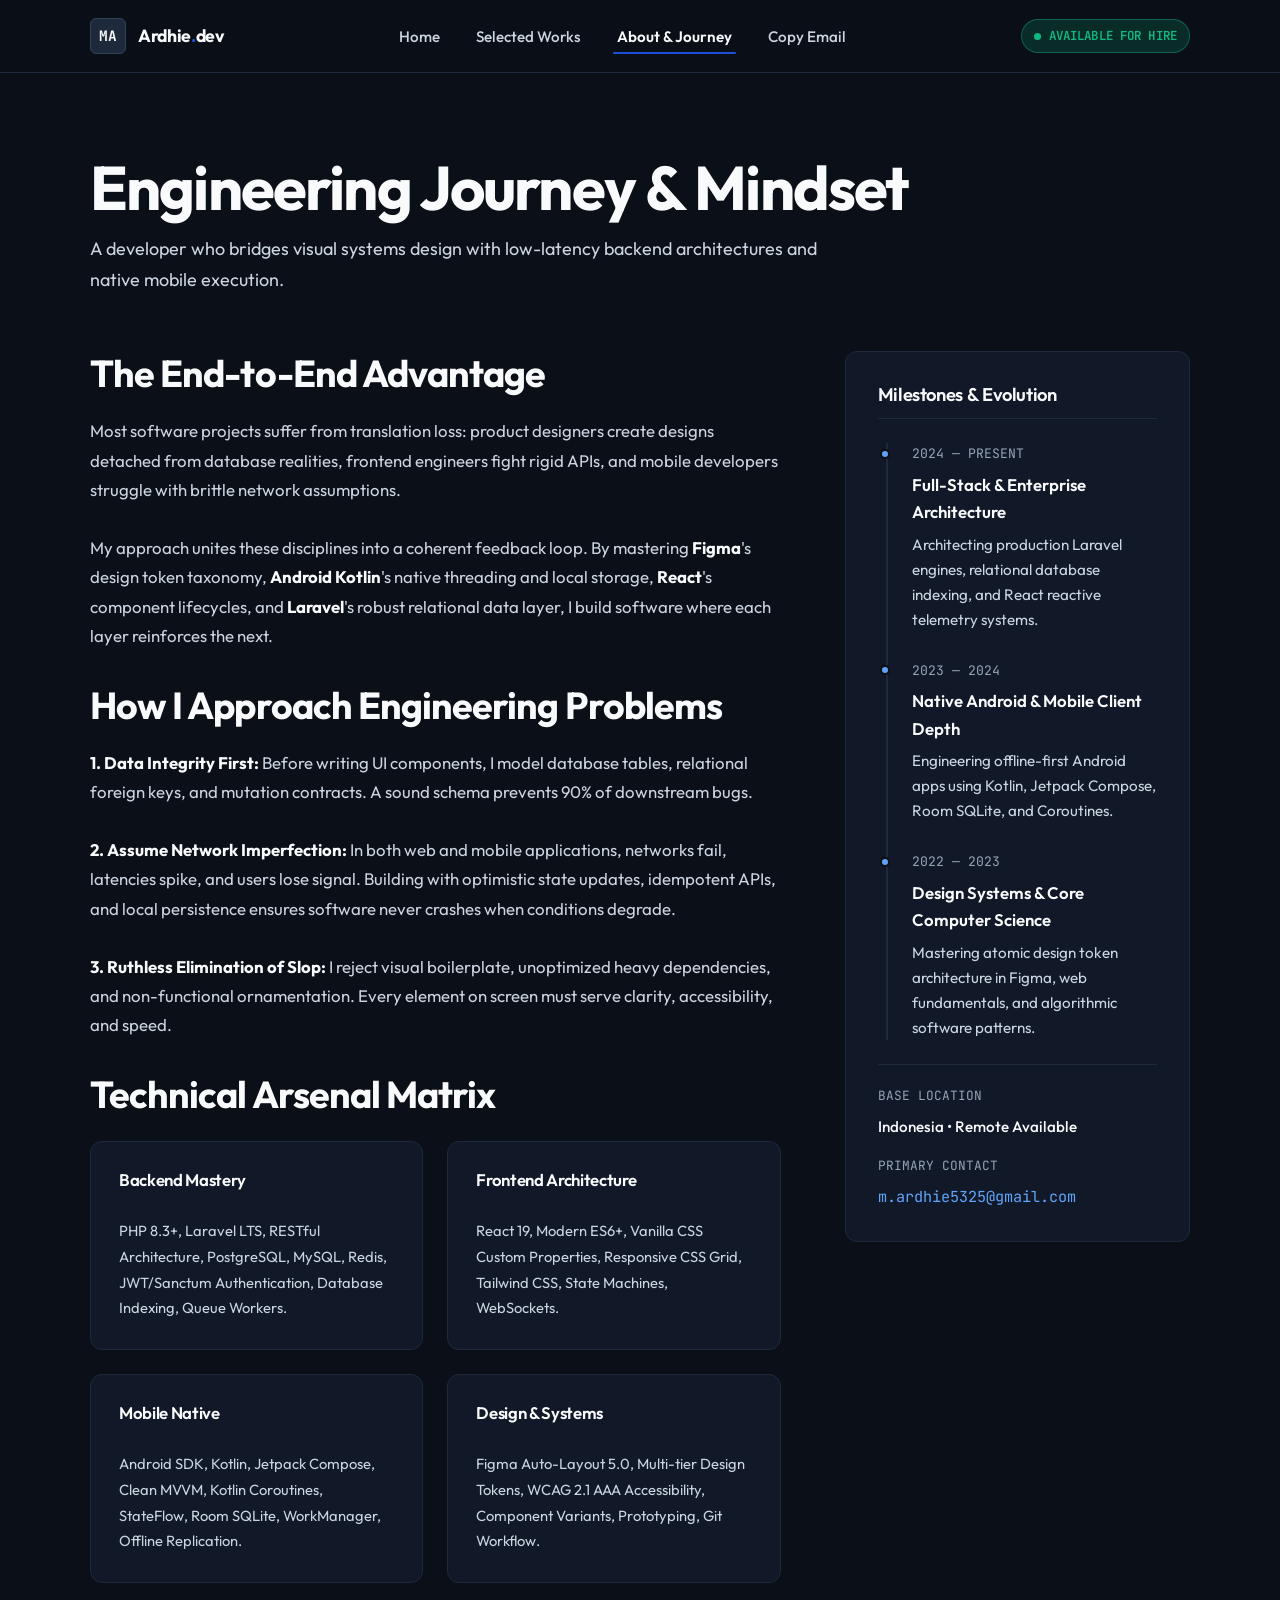
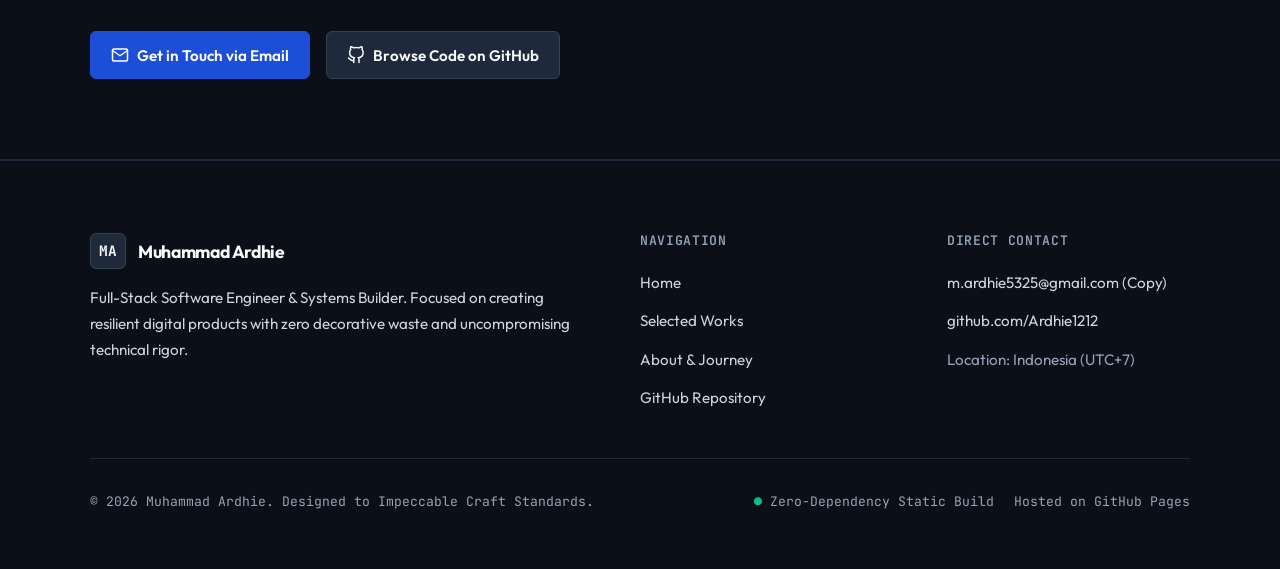
==== about.html @ bab3838e "feat: initialize impeccable engineering portfolio" ====
<!DOCTYPE html>
<html lang="en">
<head>
  <meta charset="UTF-8">
  <meta name="viewport" content="width=device-width, initial-scale=1.0">
  <title>About &amp; Engineering Philosophy — Muhammad Ardhie</title>
  <meta name="description" content="Engineering journey, philosophy, and capabilities of Muhammad Ardhie — Full-Stack &amp; Systems Engineer.">
  <link rel="icon" type="image/svg+xml" href="assets/favicon.svg">
  <link rel="stylesheet" href="css/style.css">
</head>
<body>

  <!-- Sticky Top Navigation -->
  <header class="site-header">
    <div class="container">
      <div class="nav-wrapper">
        <a href="index.html" class="brand" aria-label="Muhammad Ardhie Home">
          <div class="brand-monogram">MA</div>
          <span>Ardhie<span class="brand-dot">.</span>dev</span>
        </a>

        <nav aria-label="Main Navigation">
          <ul class="nav-links">
            <li><a href="index.html" class="nav-link">Home</a></li>
            <li><a href="works.html" class="nav-link">Selected Works</a></li>
            <li><a href="about.html" class="nav-link active">About &amp; Journey</a></li>
            <li><a href="#contact" class="nav-link" data-copy-email="m.ardhie5325@gmail.com">Copy Email</a></li>
          </ul>
        </nav>

        <div class="nav-actions">
          <div class="status-pill" title="Currently open for engineering opportunities">
            <span class="status-beacon" aria-hidden="true"></span>
            <span>AVAILABLE FOR HIRE</span>
          </div>

          <button class="nav-toggle" aria-label="Toggle navigation menu" aria-expanded="false">
            <svg class="btn-icon" viewBox="0 0 24 24"><path d="M4 6h16M4 12h16M4 18h16"></path></svg>
          </button>
        </div>
      </div>
    </div>
  </header>

  <main>
    <section class="section">
      <div class="container">
        <div class="section-header">
          <h1>Engineering Journey &amp; Mindset</h1>
          <p class="section-desc">
            A developer who bridges visual systems design with low-latency backend architectures and native mobile execution.
          </p>
        </div>

        <div class="about-editorial">
          <!-- Main Narrative Column -->
          <div class="about-body">
            <div>
              <h2>The End-to-End Advantage</h2>
              <p>
                Most software projects suffer from translation loss: product designers create designs detached from database realities, frontend engineers fight rigid APIs, and mobile developers struggle with brittle network assumptions.
              </p>
              <br>
              <p>
                My approach unites these disciplines into a coherent feedback loop. By mastering <strong>Figma</strong>'s design token taxonomy, <strong>Android Kotlin</strong>'s native threading and local storage, <strong>React</strong>'s component lifecycles, and <strong>Laravel</strong>'s robust relational data layer, I build software where each layer reinforces the next.
              </p>
            </div>

            <div>
              <h2>How I Approach Engineering Problems</h2>
              <p>
                <strong>1. Data Integrity First:</strong> Before writing UI components, I model database tables, relational foreign keys, and mutation contracts. A sound schema prevents 90% of downstream bugs.
              </p>
              <br>
              <p>
                <strong>2. Assume Network Imperfection:</strong> In both web and mobile applications, networks fail, latencies spike, and users lose signal. Building with optimistic state updates, idempotent APIs, and local persistence ensures software never crashes when conditions degrade.
              </p>
              <br>
              <p>
                <strong>3. Ruthless Elimination of Slop:</strong> I reject visual boilerplate, unoptimized heavy dependencies, and non-functional ornamentation. Every element on screen must serve clarity, accessibility, and speed.
              </p>
            </div>

            <div>
              <h2>Technical Arsenal Matrix</h2>
              <div class="matrix-grid" style="margin-top: 1.5rem;">
                <div class="matrix-card">
                  <h3 style="font-size: 1.05rem;">Backend Mastery</h3>
                  <p style="font-size: 0.92rem; color: var(--text-secondary); margin-top: 0.5rem;">
                    PHP 8.3+, Laravel LTS, RESTful Architecture, PostgreSQL, MySQL, Redis, JWT/Sanctum Authentication, Database Indexing, Queue Workers.
                  </p>
                </div>
                <div class="matrix-card">
                  <h3 style="font-size: 1.05rem;">Frontend Architecture</h3>
                  <p style="font-size: 0.92rem; color: var(--text-secondary); margin-top: 0.5rem;">
                    React 19, Modern ES6+, Vanilla CSS Custom Properties, Responsive CSS Grid, Tailwind CSS, State Machines, WebSockets.
                  </p>
                </div>
                <div class="matrix-card">
                  <h3 style="font-size: 1.05rem;">Mobile Native</h3>
                  <p style="font-size: 0.92rem; color: var(--text-secondary); margin-top: 0.5rem;">
                    Android SDK, Kotlin, Jetpack Compose, Clean MVVM, Kotlin Coroutines, StateFlow, Room SQLite, WorkManager, Offline Replication.
                  </p>
                </div>
                <div class="matrix-card">
                  <h3 style="font-size: 1.05rem;">Design &amp; Systems</h3>
                  <p style="font-size: 0.92rem; color: var(--text-secondary); margin-top: 0.5rem;">
                    Figma Auto-Layout 5.0, Multi-tier Design Tokens, WCAG 2.1 AAA Accessibility, Component Variants, Prototyping, Git Workflow.
                  </p>
                </div>
              </div>
            </div>

            <div style="margin-top: 1rem; display: flex; gap: 1rem; flex-wrap: wrap;">
              <button class="btn btn-primary" data-copy-email="m.ardhie5325@gmail.com">
                <svg class="btn-icon" viewBox="0 0 24 24"><path d="M4 4h16c1.1 0 2 .9 2 2v12c0 1.1-.9 2-2 2H4c-1.1 0-2-.9-2-2V6c0-1.1.9-2 2-2z"></path><polyline points="22,6 12,13 2,6"></polyline></svg>
                <span>Get in Touch via Email</span>
              </button>
              <a href="https://github.com/Ardhie1212" target="_blank" rel="noopener noreferrer" class="btn btn-secondary">
                <svg class="btn-icon" viewBox="0 0 24 24"><path d="M9 19c-5 1.5-5-2.5-7-3m14 6v-3.87a3.37 3.37 0 0 0-.94-2.61c3.14-.35 6.44-1.54 6.44-7A5.44 5.44 0 0 0 20 4.77 5.07 5.07 0 0 0 19.91 1S18.73.65 16 2.48a13.38 13.38 0 0 0-7 0C6.27.65 5.09 1 5.09 1A5.07 5.07 0 0 0 5 4.77a5.44 5.44 0 0 0-1.5 3.78c0 5.42 3.3 6.61 6.44 7A3.37 3.37 0 0 0 9 18.13V22"></path></svg>
                <span>Browse Code on GitHub</span>
              </a>
            </div>
          </div>

          <!-- Sidebar: Timeline & Quick Facts -->
          <aside class="about-sidebar">
            <h3 style="font-size: 1.15rem; color: var(--text-primary); border-bottom: 1px solid var(--border); padding-bottom: 0.75rem;">
              Milestones &amp; Evolution
            </h3>

            <div class="timeline">
              <div class="timeline-item">
                <div class="timeline-dot"></div>
                <span class="timeline-date">2024 — PRESENT</span>
                <span class="timeline-title">Full-Stack &amp; Enterprise Architecture</span>
                <span class="timeline-desc">Architecting production Laravel engines, relational database indexing, and React reactive telemetry systems.</span>
              </div>

              <div class="timeline-item">
                <div class="timeline-dot"></div>
                <span class="timeline-date">2023 — 2024</span>
                <span class="timeline-title">Native Android &amp; Mobile Client Depth</span>
                <span class="timeline-desc">Engineering offline-first Android apps using Kotlin, Jetpack Compose, Room SQLite, and Coroutines.</span>
              </div>

              <div class="timeline-item">
                <div class="timeline-dot"></div>
                <span class="timeline-date">2022 — 2023</span>
                <span class="timeline-title">Design Systems &amp; Core Computer Science</span>
                <span class="timeline-desc">Mastering atomic design token architecture in Figma, web fundamentals, and algorithmic software patterns.</span>
              </div>
            </div>

            <div style="border-top: 1px solid var(--border); padding-top: 1.25rem; display: flex; flex-direction: column; gap: 0.5rem;">
              <span style="font-family: var(--font-mono); font-size: 0.8rem; color: var(--text-tertiary);">BASE LOCATION</span>
              <span style="font-size: 0.95rem; color: var(--text-primary); font-weight: 500;">Indonesia • Remote Available</span>

              <span style="font-family: var(--font-mono); font-size: 0.8rem; color: var(--text-tertiary); margin-top: 0.5rem;">PRIMARY CONTACT</span>
              <span style="font-size: 0.95rem; color: #60a5fa; font-family: var(--font-mono); cursor: pointer;" data-copy-email="m.ardhie5325@gmail.com">
                m.ardhie5325@gmail.com
              </span>
            </div>
          </aside>
        </div>
      </div>
    </section>
  </main>

  <!-- Footer & Colophon -->
  <footer class="site-footer" id="contact">
    <div class="container">
      <div class="footer-top">
        <div class="footer-brand-statement">
          <a href="index.html" class="brand">
            <div class="brand-monogram">MA</div>
            <span>Muhammad Ardhie</span>
          </a>
          <p>
            Full-Stack Software Engineer &amp; Systems Builder. Focused on creating resilient digital products with zero decorative waste and uncompromising technical rigor.
          </p>
        </div>

        <div>
          <h4 class="footer-col-title">Navigation</h4>
          <ul class="footer-links">
            <li><a href="index.html" class="footer-link">Home</a></li>
            <li><a href="works.html" class="footer-link">Selected Works</a></li>
            <li><a href="about.html" class="footer-link">About &amp; Journey</a></li>
            <li><a href="https://github.com/Ardhie1212" target="_blank" rel="noopener noreferrer" class="footer-link">GitHub Repository</a></li>
          </ul>
        </div>

        <div>
          <h4 class="footer-col-title">Direct Contact</h4>
          <ul class="footer-links">
            <li><a href="#" class="footer-link" data-copy-email="m.ardhie5325@gmail.com">m.ardhie5325@gmail.com (Copy)</a></li>
            <li><a href="https://github.com/Ardhie1212" target="_blank" rel="noopener noreferrer" class="footer-link">github.com/Ardhie1212</a></li>
            <li><span class="footer-link" style="color: var(--text-tertiary);">Location: Indonesia (UTC+7)</span></li>
          </ul>
        </div>
      </div>

      <div class="footer-bottom">
        <div>
          &copy; 2026 Muhammad Ardhie. Designed to Impeccable Craft Standards.
        </div>
        <div class="colophon-meta">
          <span><span class="colophon-dot">&#9679;</span> Zero-Dependency Static Build</span>
          <span>Hosted on GitHub Pages</span>
        </div>
      </div>
    </div>
  </footer>

  <!-- Toast Notification element -->
  <div class="toast" id="toast" role="status" aria-live="polite">
    <svg class="btn-icon toast-icon" viewBox="0 0 24 24"><polyline points="20 6 9 17 4 12"></polyline></svg>
    <span id="toast-message">Email address copied to clipboard</span>
  </div>

  <script src="js/main.js"></script>
</body>
</html>
---- css/style.css ----
@import url('https://fonts.googleapis.com/css2?family=JetBrains+Mono:wght@400;500;600;700&family=Outfit:wght@400;500;600;700;800&display=swap');

/* ==========================================================================
   TECHNICAL PRECISION DESIGN SYSTEM
   Impeccable Craft Standards • Zero Framework Overhead
   ========================================================================== */

:root {
  /* Color Tokens */
  --canvas: #0b0f17;
  --surface: #111827;
  --surface-hover: #172236;
  --surface-elevated: #1e293b;
  --border: #1e293b;
  --border-hover: #334155;
  --border-focus: #1d4ed8;

  /* Typography Colors */
  --text-primary: #f8fafc;
  --text-secondary: #cbd5e1;
  --text-tertiary: #94a3b8;
  --color-white: #ffffff;

  /* Functional Accents (WCAG AA Compliant >= 4.5:1 against text) */
  --accent: #1d4ed8;
  --accent-hover: #1e40af;
  --accent-tint: rgba(29, 78, 216, 0.15);
  --status-active: #10b981;
  --status-active-tint: rgba(16, 185, 129, 0.18);

  /* Fonts */
  --font-sans: 'Outfit', -apple-system, BlinkMacSystemFont, 'Segoe UI', Roboto, sans-serif;
  --font-mono: 'JetBrains Mono', ui-monospace, SFMono-Regular, Menlo, Monaco, Consolas, monospace;

  /* Geometry & Spacing */
  --radius-xs: 2px;
  --radius-sm: 6px;
  --radius-md: 12px;
  --radius-lg: 16px;
  --radius-pill: 9999px;

  --container-max: 1180px;
  --gutter: clamp(1.25rem, 4vw, 2.5rem);

  /* Elevation */
  --shadow-lift: 0 12px 32px -12px rgba(0, 0, 0, 0.5);

  /* Transition Curves */
  --ease-out: cubic-bezier(0.16, 1, 0.3, 1);
  --duration-fast: 0.18s;
  --duration-normal: 0.28s;
}

/* ==========================================================================
   RESET & BROWSER SURFACE THEME
   ========================================================================== */

*, *::before, *::after {
  box-sizing: border-box;
  margin: 0;
  padding: 0;
}

html {
  font-size: 16px;
  scroll-behavior: smooth;
  background-color: var(--canvas);
  color: var(--text-secondary);
  font-family: var(--font-sans);
  line-height: 1.65;
  -webkit-font-smoothing: antialiased;
  -moz-osx-font-smoothing: grayscale;
}

body {
  min-height: 100vh;
  display: flex;
  flex-direction: column;
  background-color: var(--canvas);
  color: var(--text-secondary);
  overflow-x: hidden;
}

/* Custom Text Selection */
::selection {
  background-color: rgba(29, 78, 216, 0.45);
  color: #ffffff;
}

/* Custom Scrollbar */
::-webkit-scrollbar {
  width: 8px;
  height: 8px;
}
::-webkit-scrollbar-track {
  background: var(--canvas);
}
::-webkit-scrollbar-thumb {
  background: var(--border);
  border-radius: var(--radius-sm);
}
::-webkit-scrollbar-thumb:hover {
  background: var(--border-hover);
}

/* Caret Color */
input, textarea {
  caret-color: var(--accent);
}

/* Accessible Focus States */
:focus-visible {
  outline: 2px solid var(--accent);
  outline-offset: 3px;
}

/* Tabular Numerals for metrics */
.tabular {
  font-variant-numeric: tabular-nums;
}

/* ==========================================================================
   TYPOGRAPHY
   ========================================================================== */

h1, h2, h3, h4, h5, h6 {
  color: var(--text-primary);
  font-weight: 700;
  line-height: 1.2;
  letter-spacing: -0.025em;
}

h1 {
  font-size: clamp(2.25rem, 5.5vw, 3.85rem);
  letter-spacing: -0.03em;
  line-height: 1.12;
}

h2 {
  font-size: clamp(1.75rem, 3.5vw, 2.35rem);
  letter-spacing: -0.025em;
  margin-bottom: 1.25rem;
}

h3 {
  font-size: clamp(1.25rem, 2.2vw, 1.5rem);
  font-weight: 600;
  letter-spacing: -0.02em;
}

p {
  max-width: 72ch;
  font-size: 1.05rem;
  line-height: 1.7;
}

a {
  color: inherit;
  text-decoration: none;
  transition: color var(--duration-fast) var(--ease-out);
}

/* ==========================================================================
   LAYOUT CONTAINERS & UTILITIES
   ========================================================================== */

.container {
  width: 100%;
  max-width: var(--container-max);
  margin-left: auto;
  margin-right: auto;
  padding-left: var(--gutter);
  padding-right: var(--gutter);
}

.section {
  padding-top: 5rem;
  padding-bottom: 5rem;
  border-bottom: 1px solid var(--border);
}

.section-header {
  margin-bottom: 3.5rem;
}

.section-desc {
  font-size: 1.125rem;
  color: var(--text-secondary);
  max-width: 65ch;
  margin-top: 0.75rem;
}

/* ==========================================================================
   NAVBAR
   ========================================================================== */

.site-header {
  position: sticky;
  top: 0;
  z-index: 50;
  background-color: rgba(11, 15, 23, 0.88);
  backdrop-filter: blur(12px);
  -webkit-backdrop-filter: blur(12px);
  border-bottom: 1px solid var(--border);
}

.nav-wrapper {
  display: flex;
  align-items: center;
  justify-content: space-between;
  height: 72px;
}

.brand {
  display: flex;
  align-items: center;
  gap: 0.75rem;
  font-weight: 700;
  font-size: 1.1rem;
  color: var(--text-primary);
  letter-spacing: -0.02em;
}

.brand-monogram {
  width: 36px;
  height: 36px;
  border-radius: var(--radius-sm);
  background: var(--surface-elevated);
  border: 1px solid var(--border-hover);
  display: flex;
  align-items: center;
  justify-content: center;
  font-family: var(--font-mono);
  font-size: 0.9rem;
  font-weight: 700;
  color: var(--text-primary);
}

.brand-dot {
  color: var(--accent);
}

.nav-links {
  display: flex;
  align-items: center;
  gap: 1.75rem;
  list-style: none;
}

.nav-link {
  font-size: 0.95rem;
  font-weight: 500;
  color: var(--text-secondary);
  padding: 0.5rem 0.25rem;
  position: relative;
  transition: color var(--duration-fast) var(--ease-out);
}

.nav-link:hover {
  color: var(--text-primary);
}

.nav-link.active {
  color: var(--text-primary);
  font-weight: 600;
}

.nav-link.active::after {
  content: '';
  position: absolute;
  bottom: 0;
  left: 0;
  width: 100%;
  height: 2px;
  background-color: var(--accent);
  border-radius: var(--radius-xs);
}

.nav-actions {
  display: flex;
  align-items: center;
  gap: 1rem;
}

/* Calm Status Pill (Non-simulated, static honest indicator) */
.status-pill {
  display: inline-flex;
  align-items: center;
  gap: 0.5rem;
  padding: 0.35rem 0.75rem;
  background-color: var(--status-active-tint);
  border: 1px solid rgba(16, 185, 129, 0.4);
  border-radius: var(--radius-pill);
  font-family: var(--font-mono);
  font-size: 0.78rem;
  font-weight: 600;
  color: var(--status-active);
  letter-spacing: 0.01em;
}

.status-beacon {
  width: 7px;
  height: 7px;
  background-color: var(--status-active);
  border-radius: 50%;
}

/* Mobile Nav Toggle Button */
.nav-toggle {
  display: none;
  background: transparent;
  border: 1px solid var(--border);
  padding: 0.5rem;
  border-radius: var(--radius-sm);
  color: var(--text-primary);
  cursor: pointer;
  align-items: center;
  justify-content: center;
}

/* ==========================================================================
   BUTTONS & CONTROLS
   ========================================================================== */

.btn {
  display: inline-flex;
  align-items: center;
  justify-content: center;
  gap: 0.5rem;
  padding: 0.65rem 1.25rem;
  border-radius: var(--radius-sm);
  font-family: var(--font-sans);
  font-size: 0.95rem;
  font-weight: 600;
  cursor: pointer;
  border: 1px solid transparent;
  transition: all var(--duration-fast) var(--ease-out);
  white-space: nowrap;
}

.btn-primary {
  background-color: var(--accent);
  color: #ffffff;
  border-color: var(--accent);
}

.btn-primary:hover {
  background-color: var(--accent-hover);
  border-color: var(--accent-hover);
  transform: translateY(-1px);
}

.btn-secondary {
  background-color: var(--surface-elevated);
  color: var(--text-primary);
  border-color: var(--border-hover);
}

.btn-secondary:hover {
  background-color: var(--surface-hover);
  border-color: var(--border-hover);
  color: #ffffff;
  transform: translateY(-1px);
}

.btn-ghost {
  background-color: transparent;
  color: var(--text-secondary);
  border-color: var(--border);
}

.btn-ghost:hover {
  color: var(--text-primary);
  border-color: var(--border-hover);
  background-color: var(--surface);
}

.btn-icon {
  width: 18px;
  height: 18px;
  stroke-width: 2;
  stroke: currentColor;
  fill: none;
  stroke-linecap: round;
  stroke-linejoin: round;
}

/* ==========================================================================
   HERO SECTION
   ========================================================================== */

.hero {
  padding-top: 6rem;
  padding-bottom: 5rem;
  border-bottom: 1px solid var(--border);
}

.hero-content {
  display: flex;
  flex-direction: column;
  gap: 1.75rem;
}

.hero-lead {
  font-size: clamp(1.15rem, 2.2vw, 1.45rem);
  color: var(--text-secondary);
  line-height: 1.6;
  max-width: 68ch;
}

.hero-lead strong {
  color: var(--text-primary);
  font-weight: 600;
}

.hero-actions {
  display: flex;
  align-items: center;
  flex-wrap: wrap;
  gap: 1rem;
  margin-top: 0.5rem;
}

/* Engineering Metric Strip */
.metric-strip {
  display: grid;
  grid-template-columns: repeat(auto-fit, minmax(200px, 1fr));
  gap: 1.5rem;
  margin-top: 3.5rem;
  padding: 1.75rem;
  background-color: var(--surface);
  border: 1px solid var(--border);
  border-radius: var(--radius-md);
}

.metric-item {
  display: flex;
  flex-direction: column;
  gap: 0.35rem;
}

.metric-value {
  font-family: var(--font-mono);
  font-size: 1.75rem;
  font-weight: 700;
  color: var(--text-primary);
}

.metric-label {
  font-size: 0.88rem;
  color: var(--text-tertiary);
  font-weight: 500;
}

/* ==========================================================================
   SELECTED WORKS / CASE STUDIES
   ========================================================================== */

.work-list {
  display: flex;
  flex-direction: column;
  gap: 4.5rem;
}

.work-card {
  display: grid;
  grid-template-columns: 1fr 1fr;
  gap: clamp(2rem, 4vw, 3.5rem);
  align-items: center;
  background-color: var(--surface);
  border: 1px solid var(--border);
  border-radius: var(--radius-lg);
  padding: clamp(1.5rem, 3.5vw, 2.75rem);
  transition: border-color var(--duration-normal) var(--ease-out), transform var(--duration-normal) var(--ease-out);
}

.work-card:hover {
  border-color: var(--border-hover);
  transform: translateY(-2px);
  box-shadow: var(--shadow-lift);
}

.work-info {
  display: flex;
  flex-direction: column;
  gap: 1.25rem;
}

.work-discipline {
  font-family: var(--font-mono);
  font-size: 0.82rem;
  font-weight: 600;
  color: #60a5fa;
  letter-spacing: 0.05em;
  text-transform: uppercase;
}

.work-title {
  font-size: clamp(1.5rem, 2.5vw, 1.95rem);
  color: var(--text-primary);
}

.work-overview {
  font-size: 1rem;
  color: var(--text-secondary);
  line-height: 1.65;
}

.work-spec-list {
  display: flex;
  flex-direction: column;
  gap: 0.65rem;
  margin-top: 0.5rem;
  padding-left: 0;
  list-style: none;
}

.work-spec-item {
  display: flex;
  align-items: flex-start;
  gap: 0.65rem;
  font-size: 0.95rem;
  color: var(--text-secondary);
}

.work-spec-item svg {
  width: 16px;
  height: 16px;
  stroke: var(--status-active);
  flex-shrink: 0;
  margin-top: 3px;
}

.work-tags {
  display: flex;
  flex-wrap: wrap;
  gap: 0.5rem;
  margin-top: 0.25rem;
}

.work-tag {
  font-family: var(--font-mono);
  font-size: 0.8rem;
  padding: 0.35rem 0.7rem;
  background-color: var(--surface-elevated);
  border: 1px solid var(--border);
  border-radius: var(--radius-sm);
  color: var(--text-secondary);
}

.work-visual {
  position: relative;
  width: 100%;
  border-radius: var(--radius-md);
  overflow: hidden;
  background-color: var(--canvas);
  border: 1px solid var(--border);
}

.work-visual img,
.work-visual svg {
  width: 100%;
  height: auto;
  display: block;
  object-fit: cover;
}

/* ==========================================================================
   TECHNICAL ARSENAL / CAPABILITIES MATRIX
   ========================================================================== */

.matrix-grid {
  display: grid;
  grid-template-columns: repeat(auto-fit, minmax(260px, 1fr));
  gap: 1.5rem;
}

.matrix-card {
  background-color: var(--surface);
  border: 1px solid var(--border);
  border-radius: var(--radius-md);
  padding: 1.75rem;
  display: flex;
  flex-direction: column;
  gap: 1.25rem;
  transition: border-color var(--duration-fast) var(--ease-out);
}

.matrix-card:hover {
  border-color: var(--border-hover);
}

.matrix-card-header {
  display: flex;
  align-items: center;
  gap: 0.85rem;
}

.matrix-icon-box {
  width: 42px;
  height: 42px;
  border-radius: var(--radius-sm);
  background-color: var(--surface-elevated);
  border: 1px solid var(--border);
  display: flex;
  align-items: center;
  justify-content: center;
  color: #60a5fa;
}

.matrix-card-title {
  font-size: 1.15rem;
  font-weight: 600;
  color: var(--text-primary);
}

.matrix-skill-list {
  list-style: none;
  display: flex;
  flex-direction: column;
  gap: 0.65rem;
}

.matrix-skill-item {
  display: flex;
  justify-content: space-between;
  align-items: center;
  font-size: 0.95rem;
  color: var(--text-secondary);
}

.matrix-skill-name {
  font-weight: 500;
  color: var(--text-primary);
}

.matrix-skill-role {
  font-family: var(--font-mono);
  font-size: 0.8rem;
  color: var(--text-tertiary);
}

/* ==========================================================================
   ENGINEERING PHILOSOPHY & CRAFT TENETS
   ========================================================================== */

.tenets-grid {
  display: grid;
  grid-template-columns: repeat(auto-fit, minmax(320px, 1fr));
  gap: 2rem;
}

.tenet-item {
  background-color: var(--surface);
  border: 1px solid var(--border);
  border-radius: var(--radius-md);
  padding: 2rem;
  display: flex;
  flex-direction: column;
  gap: 0.85rem;
}

.tenet-title {
  font-size: 1.25rem;
  color: var(--text-primary);
}

.tenet-desc {
  font-size: 1rem;
  color: var(--text-secondary);
  line-height: 1.65;
}

/* ==========================================================================
   WORKS CATALOG PAGE (WORKS.HTML)
   ========================================================================== */

.filter-bar {
  display: flex;
  align-items: center;
  flex-wrap: wrap;
  gap: 0.65rem;
  margin-bottom: 2.5rem;
}

.filter-btn {
  font-family: var(--font-mono);
  font-size: 0.88rem;
  font-weight: 500;
  padding: 0.5rem 1rem;
  border-radius: var(--radius-sm);
  background-color: var(--surface);
  border: 1px solid var(--border);
  color: var(--text-secondary);
  cursor: pointer;
  transition: all var(--duration-fast) var(--ease-out);
}

.filter-btn:hover {
  color: var(--text-primary);
  border-color: var(--border-hover);
}

.filter-btn.active {
  background-color: var(--accent);
  border-color: var(--accent);
  color: #ffffff;
  font-weight: 600;
}

/* ==========================================================================
   ABOUT PAGE (ABOUT.HTML)
   ========================================================================== */

.about-editorial {
  display: grid;
  grid-template-columns: 2fr 1fr;
  gap: clamp(2rem, 5vw, 4rem);
  align-items: start;
}

.about-body {
  display: flex;
  flex-direction: column;
  gap: 2rem;
  font-size: 1.08rem;
}

.about-body p {
  color: var(--text-secondary);
  line-height: 1.75;
}

.about-body strong {
  color: var(--text-primary);
}

.about-sidebar {
  background-color: var(--surface);
  border: 1px solid var(--border);
  border-radius: var(--radius-md);
  padding: 2rem;
  display: flex;
  flex-direction: column;
  gap: 1.5rem;
}

.timeline {
  display: flex;
  flex-direction: column;
  gap: 1.75rem;
  position: relative;
  border-left: 2px solid var(--border);
  padding-left: 1.5rem;
  margin-left: 0.5rem;
}

.timeline-item {
  position: relative;
  display: flex;
  flex-direction: column;
  gap: 0.35rem;
}

.timeline-dot {
  position: absolute;
  left: -1.95rem;
  top: 0.35rem;
  width: 10px;
  height: 10px;
  border-radius: 50%;
  background-color: #60a5fa;
  border: 2px solid var(--canvas);
}

.timeline-date {
  font-family: var(--font-mono);
  font-size: 0.82rem;
  color: var(--text-tertiary);
}

.timeline-title {
  font-size: 1.05rem;
  font-weight: 600;
  color: var(--text-primary);
}

.timeline-desc {
  font-size: 0.95rem;
  color: var(--text-secondary);
}

/* ==========================================================================
   FOOTER & COLOPHON
   ========================================================================== */

.site-footer {
  margin-top: auto;
  background-color: var(--canvas);
  border-top: 1px solid var(--border);
  padding-top: 4.5rem;
  padding-bottom: 3.5rem;
}

.footer-top {
  display: grid;
  grid-template-columns: 2fr 1fr 1fr;
  gap: clamp(2rem, 5vw, 4rem);
  padding-bottom: 3rem;
  border-bottom: 1px solid var(--border);
}

.footer-brand-statement {
  display: flex;
  flex-direction: column;
  gap: 1rem;
}

.footer-brand-statement p {
  color: var(--text-secondary);
  font-size: 0.95rem;
}

.footer-col-title {
  font-family: var(--font-mono);
  font-size: 0.82rem;
  color: var(--text-tertiary);
  font-weight: 600;
  text-transform: uppercase;
  letter-spacing: 0.05em;
  margin-bottom: 1.25rem;
}

.footer-links {
  list-style: none;
  display: flex;
  flex-direction: column;
  gap: 0.75rem;
}

.footer-link {
  font-size: 0.95rem;
  color: var(--text-secondary);
  transition: color var(--duration-fast) var(--ease-out);
}

.footer-link:hover {
  color: var(--text-primary);
}

.footer-bottom {
  display: flex;
  align-items: center;
  justify-content: space-between;
  flex-wrap: wrap;
  gap: 1rem;
  padding-top: 2rem;
  font-family: var(--font-mono);
  font-size: 0.82rem;
  color: var(--text-tertiary);
}

/* Colophon Telemetry */
.colophon-meta {
  display: flex;
  align-items: center;
  gap: 1.25rem;
}

.colophon-dot {
  color: var(--status-active);
}

/* ==========================================================================
   TOAST NOTIFICATION (COPY EMAIL ACTION)
   ========================================================================== */

.toast {
  position: fixed;
  bottom: 2rem;
  right: 2rem;
  background-color: var(--surface-elevated);
  border: 1px solid var(--border-hover);
  color: var(--text-primary);
  padding: 0.85rem 1.25rem;
  border-radius: var(--radius-sm);
  font-family: var(--font-mono);
  font-size: 0.88rem;
  display: flex;
  align-items: center;
  gap: 0.65rem;
  box-shadow: var(--shadow-lift);
  z-index: 100;
  opacity: 0;
  transform: translateY(12px);
  pointer-events: none;
  transition: opacity 0.22s var(--ease-out), transform 0.22s var(--ease-out);
}

.toast.show {
  opacity: 1;
  transform: translateY(0);
  pointer-events: auto;
}

.toast-icon {
  color: var(--status-active);
}

/* ==========================================================================
   RESPONSIVE DESIGN BREAKPOINTS
   ========================================================================== */

@media (max-width: 992px) {
  .work-card {
    grid-template-columns: 1fr;
    gap: 2rem;
  }
  .about-editorial {
    grid-template-columns: 1fr;
  }
  .footer-top {
    grid-template-columns: 1fr 1fr;
  }
}

@media (max-width: 768px) {
  .nav-toggle {
    display: flex;
  }
  .nav-links {
    display: none;
    position: absolute;
    top: 72px;
    left: 0;
    width: 100%;
    background-color: var(--surface);
    border-bottom: 1px solid var(--border);
    flex-direction: column;
    padding: 1.5rem var(--gutter);
    align-items: flex-start;
    gap: 1.25rem;
  }
  .nav-links.open {
    display: flex;
  }
  .status-pill {
    display: none;
  }
  .footer-top {
    grid-template-columns: 1fr;
  }
  .footer-bottom {
    flex-direction: column;
    align-items: flex-start;
  }
}

@media (prefers-reduced-motion: reduce) {
  *, *::before, *::after {
    animation-duration: 0.01ms !important;
    animation-iteration-count: 1 !important;
    transition-duration: 0.01ms !important;
    scroll-behavior: auto !important;
  }
}
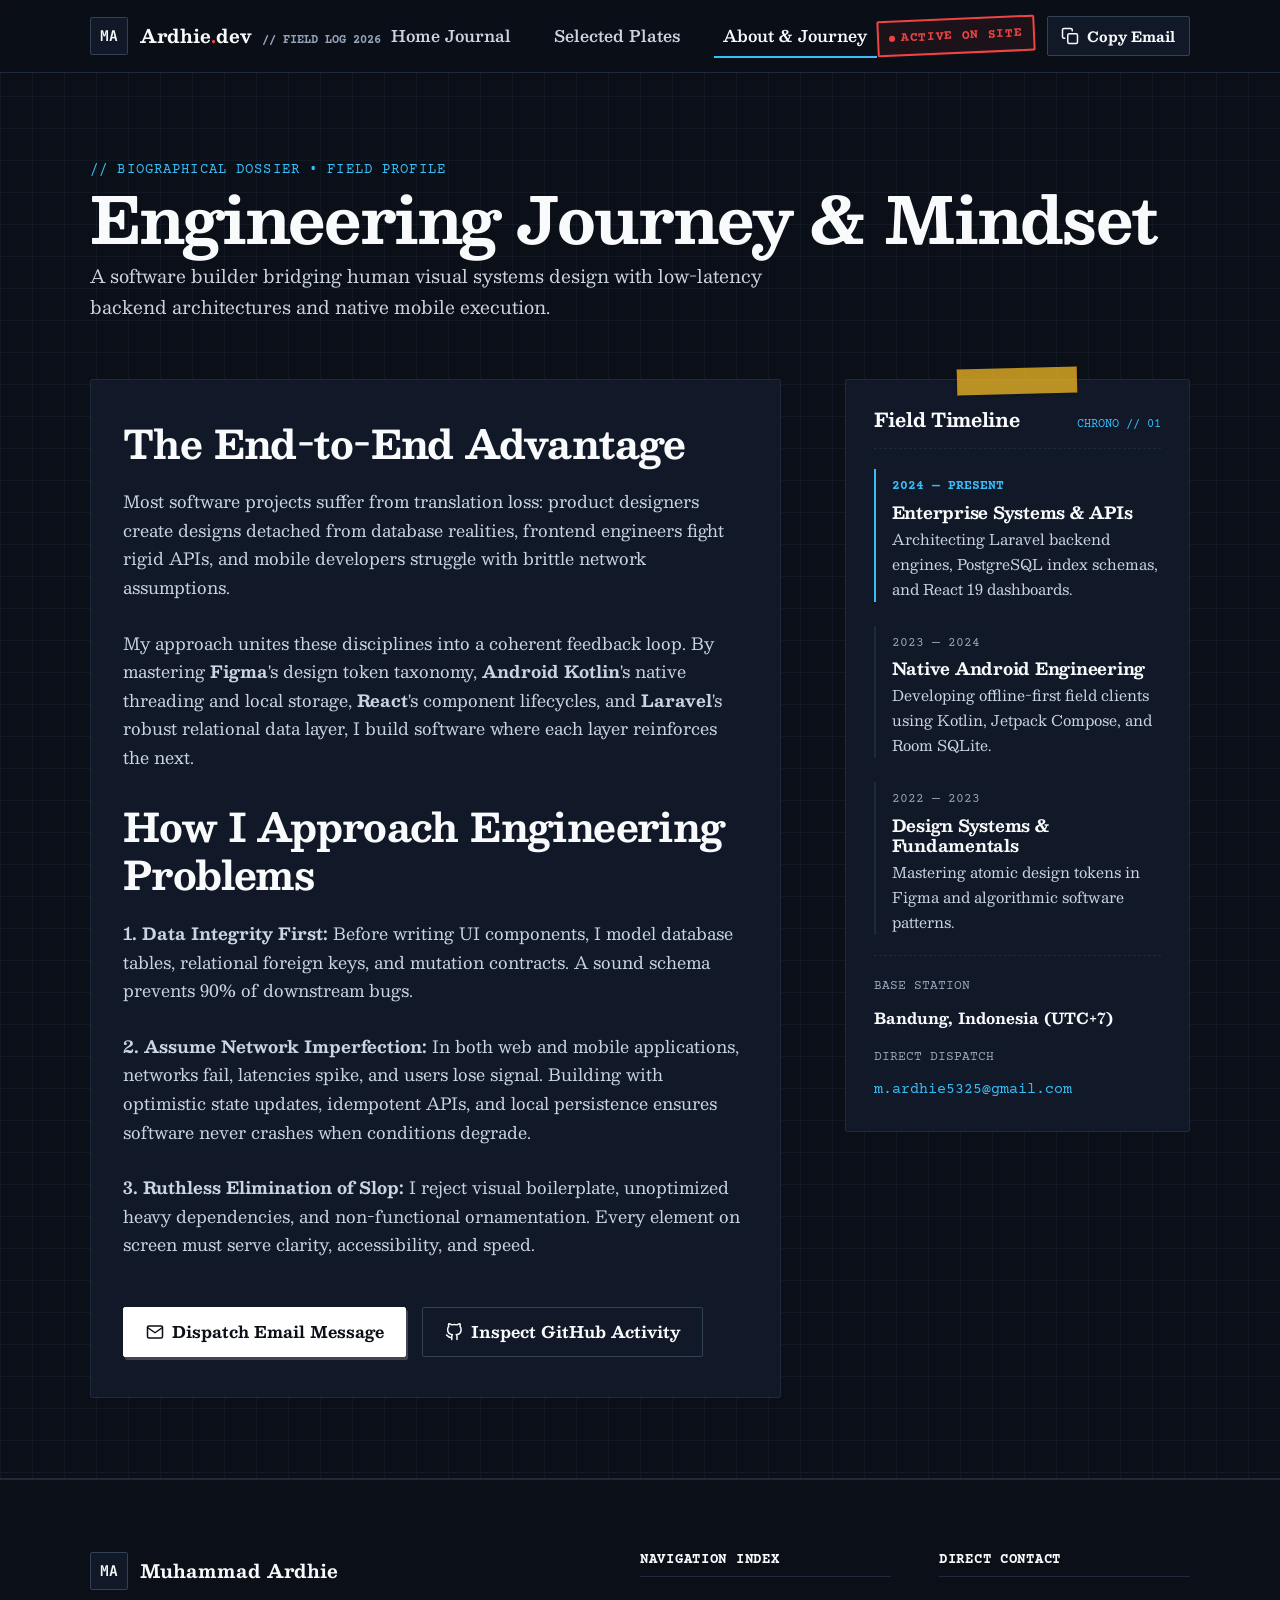
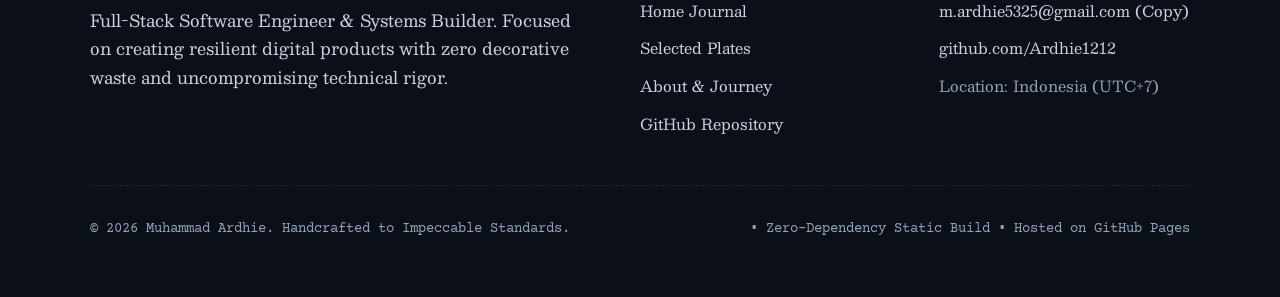
==== commit fa37e489: "feat: implement tactile drafting mat scrapbook redesign" ====
--- a/about.html
+++ b/about.html
@@ -3,36 +3,43 @@
 <head>
   <meta charset="UTF-8">
   <meta name="viewport" content="width=device-width, initial-scale=1.0">
-  <title>About &amp; Engineering Philosophy — Muhammad Ardhie</title>
+  <title>Engineering Journey &amp; Mindset — Muhammad Ardhie</title>
   <meta name="description" content="Engineering journey, philosophy, and capabilities of Muhammad Ardhie — Full-Stack &amp; Systems Engineer.">
   <link rel="icon" type="image/svg+xml" href="assets/favicon.svg">
   <link rel="stylesheet" href="css/style.css">
 </head>
 <body>
 
-  <!-- Sticky Top Navigation -->
+  <!-- Sticky Top Dossier Navigation -->
   <header class="site-header">
     <div class="container">
       <div class="nav-wrapper">
-        <a href="index.html" class="brand" aria-label="Muhammad Ardhie Home">
+        <a href="index.html" class="brand" aria-label="Muhammad Ardhie Dossier">
           <div class="brand-monogram">MA</div>
-          <span>Ardhie<span class="brand-dot">.</span>dev</span>
+          <div>
+            <span>Ardhie<span style="color: var(--accent-crimson);">.</span>dev</span>
+            <span class="brand-dossier-tag">// FIELD LOG 2026</span>
+          </div>
         </a>
 
         <nav aria-label="Main Navigation">
           <ul class="nav-links">
-            <li><a href="index.html" class="nav-link">Home</a></li>
-            <li><a href="works.html" class="nav-link">Selected Works</a></li>
+            <li><a href="index.html" class="nav-link">Home Journal</a></li>
+            <li><a href="works.html" class="nav-link">Selected Plates</a></li>
             <li><a href="about.html" class="nav-link active">About &amp; Journey</a></li>
-            <li><a href="#contact" class="nav-link" data-copy-email="m.ardhie5325@gmail.com">Copy Email</a></li>
           </ul>
         </nav>
 
         <div class="nav-actions">
-          <div class="status-pill" title="Currently open for engineering opportunities">
-            <span class="status-beacon" aria-hidden="true"></span>
-            <span>AVAILABLE FOR HIRE</span>
+          <div class="stamp-badge" title="Verified active availability status">
+            <span class="stamp-dot"></span>
+            <span>ACTIVE ON SITE</span>
           </div>
+
+          <button class="btn btn-secondary" data-copy-email="m.ardhie5325@gmail.com" title="Copy email address to clipboard" style="padding: 0.45rem 0.85rem; font-size: 0.88rem;">
+            <svg class="btn-icon" viewBox="0 0 24 24"><rect x="9" y="9" width="13" height="13" rx="2" ry="2"></rect><path d="M5 15H4a2 2 0 0 1-2-2V4a2 2 0 0 1 2-2h9a2 2 0 0 1 2 2v1"></path></svg>
+            <span>Copy Email</span>
+          </button>
 
           <button class="nav-toggle" aria-label="Toggle navigation menu" aria-expanded="false">
             <svg class="btn-icon" viewBox="0 0 24 24"><path d="M4 6h16M4 12h16M4 18h16"></path></svg>
@@ -46,118 +53,90 @@
     <section class="section">
       <div class="container">
         <div class="section-header">
+          <span class="dossier-label">// BIOGRAPHICAL DOSSIER &bull; FIELD PROFILE</span>
           <h1>Engineering Journey &amp; Mindset</h1>
           <p class="section-desc">
-            A developer who bridges visual systems design with low-latency backend architectures and native mobile execution.
+            A software builder bridging human visual systems design with low-latency backend architectures and native mobile execution.
           </p>
         </div>
 
-        <div class="about-editorial">
+        <div style="display: grid; grid-template-columns: 2fr 1fr; gap: clamp(2rem, 5vw, 4rem); align-items: start;">
           <!-- Main Narrative Column -->
-          <div class="about-body">
-            <div>
-              <h2>The End-to-End Advantage</h2>
-              <p>
-                Most software projects suffer from translation loss: product designers create designs detached from database realities, frontend engineers fight rigid APIs, and mobile developers struggle with brittle network assumptions.
-              </p>
-              <br>
-              <p>
-                My approach unites these disciplines into a coherent feedback loop. By mastering <strong>Figma</strong>'s design token taxonomy, <strong>Android Kotlin</strong>'s native threading and local storage, <strong>React</strong>'s component lifecycles, and <strong>Laravel</strong>'s robust relational data layer, I build software where each layer reinforces the next.
-              </p>
-            </div>
-
-            <div>
-              <h2>How I Approach Engineering Problems</h2>
-              <p>
-                <strong>1. Data Integrity First:</strong> Before writing UI components, I model database tables, relational foreign keys, and mutation contracts. A sound schema prevents 90% of downstream bugs.
-              </p>
-              <br>
-              <p>
-                <strong>2. Assume Network Imperfection:</strong> In both web and mobile applications, networks fail, latencies spike, and users lose signal. Building with optimistic state updates, idempotent APIs, and local persistence ensures software never crashes when conditions degrade.
-              </p>
-              <br>
-              <p>
-                <strong>3. Ruthless Elimination of Slop:</strong> I reject visual boilerplate, unoptimized heavy dependencies, and non-functional ornamentation. Every element on screen must serve clarity, accessibility, and speed.
-              </p>
-            </div>
-
-            <div>
-              <h2>Technical Arsenal Matrix</h2>
-              <div class="matrix-grid" style="margin-top: 1.5rem;">
-                <div class="matrix-card">
-                  <h3 style="font-size: 1.05rem;">Backend Mastery</h3>
-                  <p style="font-size: 0.92rem; color: var(--text-secondary); margin-top: 0.5rem;">
-                    PHP 8.3+, Laravel LTS, RESTful Architecture, PostgreSQL, MySQL, Redis, JWT/Sanctum Authentication, Database Indexing, Queue Workers.
-                  </p>
-                </div>
-                <div class="matrix-card">
-                  <h3 style="font-size: 1.05rem;">Frontend Architecture</h3>
-                  <p style="font-size: 0.92rem; color: var(--text-secondary); margin-top: 0.5rem;">
-                    React 19, Modern ES6+, Vanilla CSS Custom Properties, Responsive CSS Grid, Tailwind CSS, State Machines, WebSockets.
-                  </p>
-                </div>
-                <div class="matrix-card">
-                  <h3 style="font-size: 1.05rem;">Mobile Native</h3>
-                  <p style="font-size: 0.92rem; color: var(--text-secondary); margin-top: 0.5rem;">
-                    Android SDK, Kotlin, Jetpack Compose, Clean MVVM, Kotlin Coroutines, StateFlow, Room SQLite, WorkManager, Offline Replication.
-                  </p>
-                </div>
-                <div class="matrix-card">
-                  <h3 style="font-size: 1.05rem;">Design &amp; Systems</h3>
-                  <p style="font-size: 0.92rem; color: var(--text-secondary); margin-top: 0.5rem;">
-                    Figma Auto-Layout 5.0, Multi-tier Design Tokens, WCAG 2.1 AAA Accessibility, Component Variants, Prototyping, Git Workflow.
-                  </p>
-                </div>
-              </div>
-            </div>
-
-            <div style="margin-top: 1rem; display: flex; gap: 1rem; flex-wrap: wrap;">
-              <button class="btn btn-primary" data-copy-email="m.ardhie5325@gmail.com">
-                <svg class="btn-icon" viewBox="0 0 24 24"><path d="M4 4h16c1.1 0 2 .9 2 2v12c0 1.1-.9 2-2 2H4c-1.1 0-2-.9-2-2V6c0-1.1.9-2 2-2z"></path><polyline points="22,6 12,13 2,6"></polyline></svg>
-                <span>Get in Touch via Email</span>
-              </button>
-              <a href="https://github.com/Ardhie1212" target="_blank" rel="noopener noreferrer" class="btn btn-secondary">
-                <svg class="btn-icon" viewBox="0 0 24 24"><path d="M9 19c-5 1.5-5-2.5-7-3m14 6v-3.87a3.37 3.37 0 0 0-.94-2.61c3.14-.35 6.44-1.54 6.44-7A5.44 5.44 0 0 0 20 4.77 5.07 5.07 0 0 0 19.91 1S18.73.65 16 2.48a13.38 13.38 0 0 0-7 0C6.27.65 5.09 1 5.09 1A5.07 5.07 0 0 0 5 4.77a5.44 5.44 0 0 0-1.5 3.78c0 5.42 3.3 6.61 6.44 7A3.37 3.37 0 0 0 9 18.13V22"></path></svg>
-                <span>Browse Code on GitHub</span>
-              </a>
+          <div class="notebook-spread" style="padding: 2.5rem 2rem;">
+            <div style="display: flex; flex-direction: column; gap: 2rem;">
+              <div>
+                <h2>The End-to-End Advantage</h2>
+                <p>
+                  Most software projects suffer from translation loss: product designers create designs detached from database realities, frontend engineers fight rigid APIs, and mobile developers struggle with brittle network assumptions.
+                </p>
+                <br>
+                <p>
+                  My approach unites these disciplines into a coherent feedback loop. By mastering <strong>Figma</strong>'s design token taxonomy, <strong>Android Kotlin</strong>'s native threading and local storage, <strong>React</strong>'s component lifecycles, and <strong>Laravel</strong>'s robust relational data layer, I build software where each layer reinforces the next.
+                </p>
+              </div>
+
+              <div>
+                <h2>How I Approach Engineering Problems</h2>
+                <p>
+                  <strong>1. Data Integrity First:</strong> Before writing UI components, I model database tables, relational foreign keys, and mutation contracts. A sound schema prevents 90% of downstream bugs.
+                </p>
+                <br>
+                <p>
+                  <strong>2. Assume Network Imperfection:</strong> In both web and mobile applications, networks fail, latencies spike, and users lose signal. Building with optimistic state updates, idempotent APIs, and local persistence ensures software never crashes when conditions degrade.
+                </p>
+                <br>
+                <p>
+                  <strong>3. Ruthless Elimination of Slop:</strong> I reject visual boilerplate, unoptimized heavy dependencies, and non-functional ornamentation. Every element on screen must serve clarity, accessibility, and speed.
+                </p>
+              </div>
+
+              <div style="display: flex; gap: 1rem; flex-wrap: wrap; margin-top: 1rem;">
+                <button class="btn btn-primary" data-copy-email="m.ardhie5325@gmail.com">
+                  <svg class="btn-icon" viewBox="0 0 24 24"><path d="M4 4h16c1.1 0 2 .9 2 2v12c0 1.1-.9 2-2 2H4c-1.1 0-2-.9-2-2V6c0-1.1.9-2 2-2z"></path><polyline points="22,6 12,13 2,6"></polyline></svg>
+                  <span>Dispatch Email Message</span>
+                </button>
+                <a href="https://github.com/Ardhie1212" target="_blank" rel="noopener noreferrer" class="btn btn-secondary">
+                  <svg class="btn-icon" viewBox="0 0 24 24"><path d="M9 19c-5 1.5-5-2.5-7-3m14 6v-3.87a3.37 3.37 0 0 0-.94-2.61c3.14-.35 6.44-1.54 6.44-7A5.44 5.44 0 0 0 20 4.77 5.07 5.07 0 0 0 19.91 1S18.73.65 16 2.48a13.38 13.38 0 0 0-7 0C6.27.65 5.09 1 5.09 1A5.07 5.07 0 0 0 5 4.77a5.44 5.44 0 0 0-1.5 3.78c0 5.42 3.3 6.61 6.44 7A3.37 3.37 0 0 0 9 18.13V22"></path></svg>
+                  <span>Inspect GitHub Activity</span>
+                </a>
+              </div>
             </div>
           </div>
 
-          <!-- Sidebar: Timeline & Quick Facts -->
-          <aside class="about-sidebar">
-            <h3 style="font-size: 1.15rem; color: var(--text-primary); border-bottom: 1px solid var(--border); padding-bottom: 0.75rem;">
-              Milestones &amp; Evolution
-            </h3>
-
-            <div class="timeline">
-              <div class="timeline-item">
-                <div class="timeline-dot"></div>
-                <span class="timeline-date">2024 — PRESENT</span>
-                <span class="timeline-title">Full-Stack &amp; Enterprise Architecture</span>
-                <span class="timeline-desc">Architecting production Laravel engines, relational database indexing, and React reactive telemetry systems.</span>
-              </div>
-
-              <div class="timeline-item">
-                <div class="timeline-dot"></div>
-                <span class="timeline-date">2023 — 2024</span>
-                <span class="timeline-title">Native Android &amp; Mobile Client Depth</span>
-                <span class="timeline-desc">Engineering offline-first Android apps using Kotlin, Jetpack Compose, Room SQLite, and Coroutines.</span>
-              </div>
-
-              <div class="timeline-item">
-                <div class="timeline-dot"></div>
-                <span class="timeline-date">2022 — 2023</span>
-                <span class="timeline-title">Design Systems &amp; Core Computer Science</span>
-                <span class="timeline-desc">Mastering atomic design token architecture in Figma, web fundamentals, and algorithmic software patterns.</span>
-              </div>
-            </div>
-
-            <div style="border-top: 1px solid var(--border); padding-top: 1.25rem; display: flex; flex-direction: column; gap: 0.5rem;">
-              <span style="font-family: var(--font-mono); font-size: 0.8rem; color: var(--text-tertiary);">BASE LOCATION</span>
-              <span style="font-size: 0.95rem; color: var(--text-primary); font-weight: 500;">Indonesia • Remote Available</span>
-
-              <span style="font-family: var(--font-mono); font-size: 0.8rem; color: var(--text-tertiary); margin-top: 0.5rem;">PRIMARY CONTACT</span>
-              <span style="font-size: 0.95rem; color: #60a5fa; font-family: var(--font-mono); cursor: pointer;" data-copy-email="m.ardhie5325@gmail.com">
+          <!-- Sidebar: Field Log Timeline -->
+          <aside class="specimen-card">
+            <div class="washi-tape washi-tape-top"></div>
+            <div class="specimen-header">
+              <h3 class="specimen-title">Field Timeline</h3>
+              <span class="specimen-code">CHRONO // 01</span>
+            </div>
+
+            <div style="display: flex; flex-direction: column; gap: 1.5rem;">
+              <div style="border-left: 2px solid var(--accent-blueprint); padding-left: 1rem;">
+                <span style="font-family: var(--font-typewriter); font-size: 0.8rem; color: var(--accent-blueprint); font-weight: 700;">2024 &mdash; PRESENT</span>
+                <h4 style="font-size: 1.05rem; margin-top: 0.25rem;">Enterprise Systems &amp; APIs</h4>
+                <p style="font-size: 0.92rem; color: var(--text-secondary); margin-top: 0.25rem;">Architecting Laravel backend engines, PostgreSQL index schemas, and React 19 dashboards.</p>
+              </div>
+
+              <div style="border-left: 2px solid var(--border); padding-left: 1rem;">
+                <span style="font-family: var(--font-typewriter); font-size: 0.8rem; color: var(--text-tertiary);">2023 &mdash; 2024</span>
+                <h4 style="font-size: 1.05rem; margin-top: 0.25rem;">Native Android Engineering</h4>
+                <p style="font-size: 0.92rem; color: var(--text-secondary); margin-top: 0.25rem;">Developing offline-first field clients using Kotlin, Jetpack Compose, and Room SQLite.</p>
+              </div>
+
+              <div style="border-left: 2px solid var(--border); padding-left: 1rem;">
+                <span style="font-family: var(--font-typewriter); font-size: 0.8rem; color: var(--text-tertiary);">2022 &mdash; 2023</span>
+                <h4 style="font-size: 1.05rem; margin-top: 0.25rem;">Design Systems &amp; Fundamentals</h4>
+                <p style="font-size: 0.92rem; color: var(--text-secondary); margin-top: 0.25rem;">Mastering atomic design tokens in Figma and algorithmic software patterns.</p>
+              </div>
+            </div>
+
+            <div style="border-top: 1.5px dashed var(--border); padding-top: 1.25rem; display: flex; flex-direction: column; gap: 0.5rem;">
+              <span style="font-family: var(--font-typewriter); font-size: 0.8rem; color: var(--text-tertiary);">BASE STATION</span>
+              <span style="font-size: 0.95rem; color: var(--text-primary); font-weight: 700;">Bandung, Indonesia (UTC+7)</span>
+
+              <span style="font-family: var(--font-typewriter); font-size: 0.8rem; color: var(--text-tertiary); margin-top: 0.5rem;">DIRECT DISPATCH</span>
+              <span style="font-size: 0.95rem; color: var(--accent-blueprint); font-family: var(--font-typewriter); cursor: pointer;" data-copy-email="m.ardhie5325@gmail.com">
                 m.ardhie5325@gmail.com
               </span>
             </div>
@@ -167,7 +146,7 @@
     </section>
   </main>
 
-  <!-- Footer & Colophon -->
+  <!-- Footer / Postcard Colophon -->
   <footer class="site-footer" id="contact">
     <div class="container">
       <div class="footer-top">
@@ -182,10 +161,10 @@
         </div>
 
         <div>
-          <h4 class="footer-col-title">Navigation</h4>
+          <h4 class="footer-col-title">Navigation Index</h4>
           <ul class="footer-links">
-            <li><a href="index.html" class="footer-link">Home</a></li>
-            <li><a href="works.html" class="footer-link">Selected Works</a></li>
+            <li><a href="index.html" class="footer-link">Home Journal</a></li>
+            <li><a href="works.html" class="footer-link">Selected Plates</a></li>
             <li><a href="about.html" class="footer-link">About &amp; Journey</a></li>
             <li><a href="https://github.com/Ardhie1212" target="_blank" rel="noopener noreferrer" class="footer-link">GitHub Repository</a></li>
           </ul>
@@ -203,10 +182,10 @@
 
       <div class="footer-bottom">
         <div>
-          &copy; 2026 Muhammad Ardhie. Designed to Impeccable Craft Standards.
-        </div>
-        <div class="colophon-meta">
-          <span><span class="colophon-dot">&#9679;</span> Zero-Dependency Static Build</span>
+          &copy; 2026 Muhammad Ardhie. Handcrafted to Impeccable Standards.
+        </div>
+        <div>
+          <span>&bull; Zero-Dependency Static Build</span> &bull; 
           <span>Hosted on GitHub Pages</span>
         </div>
       </div>
--- a/css/style.css
+++ b/css/style.css
@@ -1,58 +1,63 @@
-@import url('https://fonts.googleapis.com/css2?family=JetBrains+Mono:wght@400;500;600;700&family=Outfit:wght@400;500;600;700;800&display=swap');
-
-/* ==========================================================================
-   TECHNICAL PRECISION DESIGN SYSTEM
-   Impeccable Craft Standards • Zero Framework Overhead
+@import url('https://fonts.googleapis.com/css2?family=Besley:ital,wght@0,400..900;1,400..900&family=Courier+Prime:ital,wght@0,400;0,700;1,400&family=JetBrains+Mono:wght@400;500;600;700&display=swap');
+
+/* ==========================================================================
+   DRAFTING MAT SCRAPBOOK & FIELD DOSSIER DESIGN SYSTEM
+   Impeccable Craft • Bespoke Collage Composition • Zero Frameworks
    ========================================================================== */
 
 :root {
-  /* Color Tokens */
+  /* Canvas & Drafting Mat Colors */
   --canvas: #0b0f17;
-  --surface: #111827;
+  --surface-mat: #111827;
+  --surface-polaroid: #ffffff;
+  --surface-blueprint: #1e3a5f;
   --surface-hover: #172236;
-  --surface-elevated: #1e293b;
+
   --border: #1e293b;
   --border-hover: #334155;
-  --border-focus: #1d4ed8;
-
-  /* Typography Colors */
+  --border-dark: #334155;
+
+  /* Typography Colors on Dark Canvas (WCAG AAA >= 7:1) */
   --text-primary: #f8fafc;
   --text-secondary: #cbd5e1;
   --text-tertiary: #94a3b8;
   --color-white: #ffffff;
 
-  /* Functional Accents (WCAG AA Compliant >= 4.5:1 against text) */
-  --accent: #1d4ed8;
-  --accent-hover: #1e40af;
-  --accent-tint: rgba(29, 78, 216, 0.15);
-  --status-active: #10b981;
-  --status-active-tint: rgba(16, 185, 129, 0.18);
-
-  /* Fonts */
-  --font-sans: 'Outfit', -apple-system, BlinkMacSystemFont, 'Segoe UI', Roboto, sans-serif;
-  --font-mono: 'JetBrains Mono', ui-monospace, SFMono-Regular, Menlo, Monaco, Consolas, monospace;
-
-  /* Geometry & Spacing */
+  /* Physical Ephemera Colors */
+  --accent-crimson: #ef4444;
+  --accent-blueprint: #38bdf8;
+  --tape-amber: rgba(251, 191, 36, 0.72);
+  --tape-cyan: rgba(56, 189, 248, 0.65);
+  --sticky-yellow: #fef08a;
+  --sticky-text: #713f12;
+
+  /* Typography */
+  --font-serif: 'Besley', Georgia, 'Times New Roman', serif;
+  --font-typewriter: 'Courier Prime', 'Courier New', monospace;
+  --font-mono: 'JetBrains Mono', ui-monospace, SFMono-Regular, monospace;
+
+  /* Radii & Layout */
   --radius-xs: 2px;
-  --radius-sm: 6px;
-  --radius-md: 12px;
-  --radius-lg: 16px;
+  --radius-sm: 4px;
+  --radius-md: 8px;
   --radius-pill: 9999px;
 
   --container-max: 1180px;
   --gutter: clamp(1.25rem, 4vw, 2.5rem);
 
-  /* Elevation */
-  --shadow-lift: 0 12px 32px -12px rgba(0, 0, 0, 0.5);
-
-  /* Transition Curves */
+  /* Tactile Paper Shadows */
+  --shadow-paper: 0 10px 25px -4px rgba(0, 0, 0, 0.4), 0 3px 8px -2px rgba(0, 0, 0, 0.25);
+  --shadow-lift: 0 18px 36px -8px rgba(0, 0, 0, 0.55), 0 6px 14px -3px rgba(0, 0, 0, 0.3);
+  --shadow-tape: 0 1px 3px rgba(0, 0, 0, 0.25);
+
+  /* Curves */
   --ease-out: cubic-bezier(0.16, 1, 0.3, 1);
   --duration-fast: 0.18s;
   --duration-normal: 0.28s;
 }
 
 /* ==========================================================================
-   RESET & BROWSER SURFACE THEME
+   RESET & THEMED SURFACES
    ========================================================================== */
 
 *, *::before, *::after {
@@ -66,8 +71,8 @@
   scroll-behavior: smooth;
   background-color: var(--canvas);
   color: var(--text-secondary);
-  font-family: var(--font-sans);
-  line-height: 1.65;
+  font-family: var(--font-serif);
+  line-height: 1.7;
   -webkit-font-smoothing: antialiased;
   -moz-osx-font-smoothing: grayscale;
 }
@@ -79,15 +84,20 @@
   background-color: var(--canvas);
   color: var(--text-secondary);
   overflow-x: hidden;
+  /* Drafting mat grid pattern */
+  background-image: 
+    linear-gradient(to right, rgba(30, 41, 59, 0.35) 1px, transparent 1px),
+    linear-gradient(to bottom, rgba(30, 41, 59, 0.35) 1px, transparent 1px);
+  background-size: 32px 32px;
 }
 
 /* Custom Text Selection */
 ::selection {
-  background-color: rgba(29, 78, 216, 0.45);
-  color: #ffffff;
-}
-
-/* Custom Scrollbar */
+  background-color: #fef08a;
+  color: #111827;
+}
+
+/* Themed Scrollbar */
 ::-webkit-scrollbar {
   width: 8px;
   height: 8px;
@@ -97,26 +107,27 @@
 }
 ::-webkit-scrollbar-thumb {
   background: var(--border);
-  border-radius: var(--radius-sm);
+  border-radius: var(--radius-xs);
 }
 ::-webkit-scrollbar-thumb:hover {
   background: var(--border-hover);
 }
 
+/* Accessible Focus States */
+:focus-visible {
+  outline: 2px solid var(--accent-blueprint);
+  outline-offset: 3px;
+}
+
 /* Caret Color */
 input, textarea {
-  caret-color: var(--accent);
-}
-
-/* Accessible Focus States */
-:focus-visible {
-  outline: 2px solid var(--accent);
-  outline-offset: 3px;
+  caret-color: var(--accent-crimson);
 }
 
 /* Tabular Numerals for metrics */
 .tabular {
   font-variant-numeric: tabular-nums;
+  font-family: var(--font-mono);
 }
 
 /* ==========================================================================
@@ -125,31 +136,30 @@
 
 h1, h2, h3, h4, h5, h6 {
   color: var(--text-primary);
-  font-weight: 700;
-  line-height: 1.2;
+  font-family: var(--font-serif);
+  font-weight: 700;
+  line-height: 1.22;
+  letter-spacing: -0.015em;
+}
+
+h1 {
+  font-size: clamp(2.35rem, 5.5vw, 4rem);
   letter-spacing: -0.025em;
-}
-
-h1 {
-  font-size: clamp(2.25rem, 5.5vw, 3.85rem);
-  letter-spacing: -0.03em;
-  line-height: 1.12;
+  line-height: 1.1;
 }
 
 h2 {
-  font-size: clamp(1.75rem, 3.5vw, 2.35rem);
-  letter-spacing: -0.025em;
+  font-size: clamp(1.85rem, 3.5vw, 2.45rem);
   margin-bottom: 1.25rem;
 }
 
 h3 {
-  font-size: clamp(1.25rem, 2.2vw, 1.5rem);
-  font-weight: 600;
-  letter-spacing: -0.02em;
+  font-size: clamp(1.3rem, 2.2vw, 1.6rem);
+  font-weight: 700;
 }
 
 p {
-  max-width: 72ch;
+  max-width: 68ch;
   font-size: 1.05rem;
   line-height: 1.7;
 }
@@ -161,7 +171,7 @@
 }
 
 /* ==========================================================================
-   LAYOUT CONTAINERS & UTILITIES
+   LAYOUT CONTAINERS
    ========================================================================== */
 
 .container {
@@ -176,18 +186,135 @@
 .section {
   padding-top: 5rem;
   padding-bottom: 5rem;
+  position: relative;
   border-bottom: 1px solid var(--border);
 }
 
 .section-header {
   margin-bottom: 3.5rem;
+  position: relative;
 }
 
 .section-desc {
   font-size: 1.125rem;
   color: var(--text-secondary);
   max-width: 65ch;
+  margin-top: 0.5rem;
+}
+
+/* ==========================================================================
+   TACTILE SCRAPBOOK EPHEMERA (Washi Tape, Stamps, Sticky Notes)
+   ========================================================================== */
+
+/* Washi Tape Strip */
+.washi-tape {
+  position: absolute;
+  height: 26px;
+  background-color: var(--tape-amber);
+  border-left: 2px dashed rgba(217, 119, 6, 0.4);
+  border-right: 2px dashed rgba(217, 119, 6, 0.4);
+  box-shadow: var(--shadow-tape);
+  z-index: 10;
+  pointer-events: none;
+}
+
+.washi-tape-top {
+  top: -12px;
+  left: 50%;
+  transform: translateX(-50%) rotate(-1.5deg);
+  width: 120px;
+}
+
+.washi-tape-left {
+  top: -10px;
+  left: 24px;
+  transform: rotate(-3deg);
+  width: 90px;
+}
+
+.washi-tape-right {
+  top: -10px;
+  right: 24px;
+  transform: rotate(2.5deg);
+  width: 90px;
+}
+
+.washi-tape-cyan {
+  background-color: var(--tape-cyan);
+  border-left-color: rgba(2, 132, 199, 0.4);
+  border-right-color: rgba(2, 132, 199, 0.4);
+}
+
+/* Rubber Ink Stamp Badge */
+.stamp-badge {
+  display: inline-flex;
+  align-items: center;
+  gap: 0.35rem;
+  padding: 0.3rem 0.65rem;
+  border: 2px solid var(--accent-crimson);
+  border-radius: var(--radius-xs);
+  color: var(--accent-crimson);
+  font-family: var(--font-typewriter);
+  font-size: 0.82rem;
+  font-weight: 700;
+  letter-spacing: 0.05em;
+  text-transform: uppercase;
+  transform: rotate(-2.5deg);
+  background-color: rgba(239, 68, 68, 0.08);
+}
+
+.stamp-dot {
+  width: 6px;
+  height: 6px;
+  background-color: var(--accent-crimson);
+  border-radius: 50%;
+}
+
+/* Sticky Memo Note (Tactile Paper) */
+.sticky-memo {
+  background-color: var(--sticky-yellow);
+  color: var(--sticky-text);
+  padding: 1rem 1.25rem;
+  box-shadow: 0 8px 20px -2px rgba(0, 0, 0, 0.35);
+  font-family: var(--font-typewriter);
+  font-size: 0.88rem;
+  line-height: 1.55;
+  border-radius: var(--radius-xs);
+  position: relative;
+  z-index: 5;
+}
+
+.sticky-memo strong {
+  color: #451a03;
+}
+
+/* Polaroid Photo Card */
+.polaroid-frame {
+  background-color: var(--surface-polaroid);
+  padding: 16px 16px 24px 16px;
+  border: 1px solid #ffffff;
+  box-shadow: var(--shadow-paper);
+  border-radius: var(--radius-xs);
+  position: relative;
+  transition: transform var(--duration-normal) var(--ease-out), box-shadow var(--duration-normal) var(--ease-out);
+}
+
+.polaroid-frame:hover {
+  box-shadow: var(--shadow-lift);
+  transform: translateY(-4px) rotate(0deg) !important;
+}
+
+.polaroid-caption {
+  font-family: var(--font-typewriter);
+  font-size: 0.85rem;
+  color: #1e293b;
   margin-top: 0.75rem;
+  display: flex;
+  justify-content: space-between;
+  align-items: center;
+  border-top: 1px dashed #cbd5e1;
+  padding-top: 0.6rem;
+  font-weight: 700;
 }
 
 /* ==========================================================================
@@ -198,7 +325,7 @@
   position: sticky;
   top: 0;
   z-index: 50;
-  background-color: rgba(11, 15, 23, 0.88);
+  background-color: rgba(11, 15, 23, 0.92);
   backdrop-filter: blur(12px);
   -webkit-backdrop-filter: blur(12px);
   border-bottom: 1px solid var(--border);
@@ -216,44 +343,48 @@
   align-items: center;
   gap: 0.75rem;
   font-weight: 700;
-  font-size: 1.1rem;
-  color: var(--text-primary);
-  letter-spacing: -0.02em;
+  font-size: 1.15rem;
+  color: var(--text-primary);
+  font-family: var(--font-serif);
 }
 
 .brand-monogram {
-  width: 36px;
-  height: 36px;
-  border-radius: var(--radius-sm);
-  background: var(--surface-elevated);
-  border: 1px solid var(--border-hover);
+  width: 38px;
+  height: 38px;
+  border-radius: var(--radius-xs);
+  background: var(--surface-mat);
+  border: 1.5px solid var(--border-hover);
   display: flex;
   align-items: center;
   justify-content: center;
   font-family: var(--font-mono);
-  font-size: 0.9rem;
-  font-weight: 700;
-  color: var(--text-primary);
-}
-
-.brand-dot {
-  color: var(--accent);
+  font-size: 0.92rem;
+  font-weight: 700;
+  color: var(--text-primary);
+}
+
+.brand-dossier-tag {
+  font-family: var(--font-typewriter);
+  font-size: 0.78rem;
+  color: var(--text-tertiary);
+  margin-left: 0.25rem;
 }
 
 .nav-links {
   display: flex;
   align-items: center;
-  gap: 1.75rem;
+  gap: 1.5rem;
   list-style: none;
 }
 
 .nav-link {
-  font-size: 0.95rem;
-  font-weight: 500;
+  font-family: var(--font-serif);
+  font-size: 1rem;
+  font-weight: 600;
   color: var(--text-secondary);
-  padding: 0.5rem 0.25rem;
-  position: relative;
-  transition: color var(--duration-fast) var(--ease-out);
+  padding: 0.4rem 0.6rem;
+  position: relative;
+  transition: all var(--duration-fast) var(--ease-out);
 }
 
 .nav-link:hover {
@@ -262,64 +393,27 @@
 
 .nav-link.active {
   color: var(--text-primary);
-  font-weight: 600;
-}
-
-.nav-link.active::after {
-  content: '';
-  position: absolute;
-  bottom: 0;
-  left: 0;
-  width: 100%;
-  height: 2px;
-  background-color: var(--accent);
-  border-radius: var(--radius-xs);
+  border-bottom: 2px solid var(--accent-blueprint);
 }
 
 .nav-actions {
   display: flex;
   align-items: center;
-  gap: 1rem;
-}
-
-/* Calm Status Pill (Non-simulated, static honest indicator) */
-.status-pill {
-  display: inline-flex;
-  align-items: center;
-  gap: 0.5rem;
-  padding: 0.35rem 0.75rem;
-  background-color: var(--status-active-tint);
-  border: 1px solid rgba(16, 185, 129, 0.4);
-  border-radius: var(--radius-pill);
-  font-family: var(--font-mono);
-  font-size: 0.78rem;
-  font-weight: 600;
-  color: var(--status-active);
-  letter-spacing: 0.01em;
-}
-
-.status-beacon {
-  width: 7px;
-  height: 7px;
-  background-color: var(--status-active);
-  border-radius: 50%;
-}
-
-/* Mobile Nav Toggle Button */
+  gap: 0.75rem;
+}
+
 .nav-toggle {
   display: none;
   background: transparent;
   border: 1px solid var(--border);
   padding: 0.5rem;
-  border-radius: var(--radius-sm);
+  border-radius: var(--radius-xs);
   color: var(--text-primary);
   cursor: pointer;
-  align-items: center;
-  justify-content: center;
-}
-
-/* ==========================================================================
-   BUTTONS & CONTROLS
+}
+
+/* ==========================================================================
+   BUTTONS
    ========================================================================== */
 
 .btn {
@@ -327,40 +421,49 @@
   align-items: center;
   justify-content: center;
   gap: 0.5rem;
-  padding: 0.65rem 1.25rem;
-  border-radius: var(--radius-sm);
-  font-family: var(--font-sans);
-  font-size: 0.95rem;
-  font-weight: 600;
+  padding: 0.65rem 1.35rem;
+  border-radius: var(--radius-xs);
+  font-family: var(--font-serif);
+  font-size: 1rem;
+  font-weight: 700;
   cursor: pointer;
-  border: 1px solid transparent;
+  border: 1.5px solid transparent;
   transition: all var(--duration-fast) var(--ease-out);
   white-space: nowrap;
 }
 
 .btn-primary {
-  background-color: var(--accent);
-  color: #ffffff;
-  border-color: var(--accent);
+  background-color: var(--color-white);
+  color: #0b0f17;
+  border-color: var(--color-white);
+  box-shadow: 2px 3px 0 rgba(255, 255, 255, 0.2);
 }
 
 .btn-primary:hover {
-  background-color: var(--accent-hover);
-  border-color: var(--accent-hover);
+  background-color: #f1f5f9;
   transform: translateY(-1px);
+  box-shadow: 3px 4px 0 rgba(255, 255, 255, 0.3);
+}
+
+.btn-primary:active {
+  transform: translateY(1px);
+  box-shadow: 0 0 0 transparent;
 }
 
 .btn-secondary {
-  background-color: var(--surface-elevated);
+  background-color: var(--surface-mat);
   color: var(--text-primary);
   border-color: var(--border-hover);
 }
 
 .btn-secondary:hover {
   background-color: var(--surface-hover);
-  border-color: var(--border-hover);
-  color: #ffffff;
+  border-color: var(--accent-blueprint);
   transform: translateY(-1px);
+}
+
+.btn-secondary:active {
+  transform: translateY(1px);
 }
 
 .btn-ghost {
@@ -372,7 +475,7 @@
 .btn-ghost:hover {
   color: var(--text-primary);
   border-color: var(--border-hover);
-  background-color: var(--surface);
+  background-color: var(--surface-mat);
 }
 
 .btn-icon {
@@ -386,31 +489,45 @@
 }
 
 /* ==========================================================================
-   HERO SECTION
+   HERO / FIELD DESK COMPOSITION
    ========================================================================== */
 
 .hero {
-  padding-top: 6rem;
+  padding-top: 5.5rem;
   padding-bottom: 5rem;
   border-bottom: 1px solid var(--border);
 }
 
-.hero-content {
+.hero-desk {
+  display: grid;
+  grid-template-columns: 1.2fr 0.8fr;
+  gap: 3.5rem;
+  align-items: center;
+}
+
+.hero-lead-box {
   display: flex;
   flex-direction: column;
   gap: 1.75rem;
 }
 
+.dossier-label {
+  font-family: var(--font-typewriter);
+  font-size: 0.88rem;
+  color: var(--accent-blueprint);
+  letter-spacing: 0.08em;
+  text-transform: uppercase;
+}
+
 .hero-lead {
-  font-size: clamp(1.15rem, 2.2vw, 1.45rem);
+  font-size: clamp(1.15rem, 2.2vw, 1.4rem);
   color: var(--text-secondary);
-  line-height: 1.6;
-  max-width: 68ch;
+  line-height: 1.7;
 }
 
 .hero-lead strong {
   color: var(--text-primary);
-  font-weight: 600;
+  font-weight: 700;
 }
 
 .hero-actions {
@@ -418,117 +535,147 @@
   align-items: center;
   flex-wrap: wrap;
   gap: 1rem;
-  margin-top: 0.5rem;
-}
-
-/* Engineering Metric Strip */
-.metric-strip {
+}
+
+/* Hero Collage Card (Tilted Physical Artifact) */
+.hero-collage-stack {
+  position: relative;
+  width: 100%;
+}
+
+.hero-polaroid {
+  transform: rotate(2deg);
+}
+
+.hero-sticky-note {
+  position: absolute;
+  bottom: -24px;
+  left: -20px;
+  width: 260px;
+  transform: rotate(-3.5deg);
+}
+
+/* Metric Strip Styled as Manila Index Ledger */
+.metric-ledger {
   display: grid;
   grid-template-columns: repeat(auto-fit, minmax(200px, 1fr));
   gap: 1.5rem;
-  margin-top: 3.5rem;
-  padding: 1.75rem;
-  background-color: var(--surface);
+  margin-top: 4rem;
+  padding: 1.5rem 2rem;
+  background-color: var(--surface-mat);
   border: 1px solid var(--border);
-  border-radius: var(--radius-md);
+  border-radius: var(--radius-xs);
+  position: relative;
 }
 
 .metric-item {
   display: flex;
   flex-direction: column;
   gap: 0.35rem;
+  border-right: 1px dashed var(--border);
+  padding-right: 1rem;
+}
+
+.metric-item:last-child {
+  border-right: none;
 }
 
 .metric-value {
-  font-family: var(--font-mono);
+  font-family: var(--font-typewriter);
   font-size: 1.75rem;
   font-weight: 700;
   color: var(--text-primary);
 }
 
 .metric-label {
-  font-size: 0.88rem;
-  color: var(--text-tertiary);
-  font-weight: 500;
-}
-
-/* ==========================================================================
-   SELECTED WORKS / CASE STUDIES
+  font-family: var(--font-serif);
+  font-size: 0.9rem;
+  color: var(--text-secondary);
+}
+
+/* ==========================================================================
+   SELECTED WORKS / ASYMMETRICAL SCRAPBOOK COMPOSITION (NO NESTED CARDS)
    ========================================================================== */
 
 .work-list {
   display: flex;
   flex-direction: column;
-  gap: 4.5rem;
-}
-
-.work-card {
+  gap: 5.5rem;
+}
+
+/* Individual Scrapbook Exhibition Plate — Open in Flow */
+.work-scrap-item {
   display: grid;
   grid-template-columns: 1fr 1fr;
-  gap: clamp(2rem, 4vw, 3.5rem);
-  align-items: center;
-  background-color: var(--surface);
-  border: 1px solid var(--border);
-  border-radius: var(--radius-lg);
-  padding: clamp(1.5rem, 3.5vw, 2.75rem);
-  transition: border-color var(--duration-normal) var(--ease-out), transform var(--duration-normal) var(--ease-out);
-}
-
-.work-card:hover {
-  border-color: var(--border-hover);
-  transform: translateY(-2px);
-  box-shadow: var(--shadow-lift);
-}
-
-.work-info {
+  gap: 3.5rem;
+  align-items: center;
+  position: relative;
+  padding-bottom: 3.5rem;
+  border-bottom: 1px dashed var(--border);
+}
+
+.work-scrap-item:last-child {
+  border-bottom: none;
+  padding-bottom: 0;
+}
+
+/* Alternating Z-pattern */
+.work-scrap-item.reverse {
+  grid-template-columns: 1fr 1fr;
+}
+
+.work-scrap-item.reverse .work-visual-col {
+  order: -1;
+}
+
+.work-info-col {
   display: flex;
   flex-direction: column;
   gap: 1.25rem;
 }
 
-.work-discipline {
-  font-family: var(--font-mono);
-  font-size: 0.82rem;
-  font-weight: 600;
-  color: #60a5fa;
+.work-plate-number {
+  font-family: var(--font-typewriter);
+  font-size: 0.85rem;
+  font-weight: 700;
+  color: var(--accent-blueprint);
   letter-spacing: 0.05em;
   text-transform: uppercase;
 }
 
 .work-title {
-  font-size: clamp(1.5rem, 2.5vw, 1.95rem);
-  color: var(--text-primary);
+  font-size: clamp(1.5rem, 2.5vw, 2.1rem);
+  color: var(--text-primary);
+  font-weight: 700;
 }
 
 .work-overview {
-  font-size: 1rem;
+  font-size: 1.05rem;
   color: var(--text-secondary);
-  line-height: 1.65;
+  line-height: 1.7;
 }
 
 .work-spec-list {
   display: flex;
   flex-direction: column;
   gap: 0.65rem;
-  margin-top: 0.5rem;
-  padding-left: 0;
   list-style: none;
+  font-family: var(--font-serif);
+  font-size: 0.95rem;
 }
 
 .work-spec-item {
   display: flex;
   align-items: flex-start;
   gap: 0.65rem;
-  font-size: 0.95rem;
-  color: var(--text-secondary);
 }
 
 .work-spec-item svg {
   width: 16px;
   height: 16px;
-  stroke: var(--status-active);
+  stroke: var(--accent-blueprint);
   flex-shrink: 0;
-  margin-top: 3px;
+  margin-top: 5px;
 }
 
 .work-tags {
@@ -539,129 +686,158 @@
 }
 
 .work-tag {
-  font-family: var(--font-mono);
+  font-family: var(--font-typewriter);
   font-size: 0.8rem;
-  padding: 0.35rem 0.7rem;
-  background-color: var(--surface-elevated);
+  padding: 0.3rem 0.65rem;
+  background-color: var(--surface-mat);
   border: 1px solid var(--border);
-  border-radius: var(--radius-sm);
+  border-radius: var(--radius-xs);
   color: var(--text-secondary);
 }
 
-.work-visual {
-  position: relative;
-  width: 100%;
-  border-radius: var(--radius-md);
-  overflow: hidden;
-  background-color: var(--canvas);
-  border: 1px solid var(--border);
-}
-
-.work-visual img,
-.work-visual svg {
+/* Visual Column with Polaroid Tilt and Tape */
+.work-visual-col {
+  position: relative;
+}
+
+.work-visual-col .polaroid-frame {
+  transform: rotate(-1.5deg);
+}
+
+.work-scrap-item.reverse .work-visual-col .polaroid-frame {
+  transform: rotate(1.8deg);
+}
+
+.work-visual-col img,
+.work-visual-col svg {
   width: 100%;
   height: auto;
   display: block;
-  object-fit: cover;
-}
-
-/* ==========================================================================
-   TECHNICAL ARSENAL / CAPABILITIES MATRIX
+  border: 1px solid #e2e8f0;
+  background: #0b0f17;
+}
+
+/* Pinned Field Note attached to artifact */
+.field-memo-badge {
+  position: absolute;
+  bottom: -16px;
+  right: -16px;
+  width: 230px;
+  transform: rotate(3deg);
+  z-index: 12;
+}
+
+/* ==========================================================================
+   TECHNICAL ARSENAL AS A SPECIMEN ARCHIVE
    ========================================================================== */
 
 .matrix-grid {
   display: grid;
   grid-template-columns: repeat(auto-fit, minmax(260px, 1fr));
-  gap: 1.5rem;
-}
-
-.matrix-card {
-  background-color: var(--surface);
+  gap: 1.75rem;
+}
+
+.specimen-card {
+  background-color: var(--surface-mat);
   border: 1px solid var(--border);
-  border-radius: var(--radius-md);
+  border-radius: var(--radius-xs);
   padding: 1.75rem;
   display: flex;
   flex-direction: column;
   gap: 1.25rem;
+  position: relative;
   transition: border-color var(--duration-fast) var(--ease-out);
 }
 
-.matrix-card:hover {
+.specimen-card:hover {
   border-color: var(--border-hover);
 }
 
-.matrix-card-header {
-  display: flex;
-  align-items: center;
-  gap: 0.85rem;
-}
-
-.matrix-icon-box {
-  width: 42px;
-  height: 42px;
-  border-radius: var(--radius-sm);
-  background-color: var(--surface-elevated);
-  border: 1px solid var(--border);
-  display: flex;
-  align-items: center;
-  justify-content: center;
-  color: #60a5fa;
-}
-
-.matrix-card-title {
-  font-size: 1.15rem;
-  font-weight: 600;
-  color: var(--text-primary);
-}
-
-.matrix-skill-list {
+.specimen-header {
+  border-bottom: 1px dashed var(--border);
+  padding-bottom: 0.85rem;
+  display: flex;
+  justify-content: space-between;
+  align-items: baseline;
+}
+
+.specimen-title {
+  font-size: 1.2rem;
+  font-weight: 700;
+  color: var(--text-primary);
+}
+
+.specimen-code {
+  font-family: var(--font-typewriter);
+  font-size: 0.78rem;
+  color: var(--accent-blueprint);
+}
+
+.specimen-list {
   list-style: none;
   display: flex;
   flex-direction: column;
   gap: 0.65rem;
 }
 
-.matrix-skill-item {
+.specimen-item {
   display: flex;
   justify-content: space-between;
-  align-items: center;
+  align-items: baseline;
   font-size: 0.95rem;
-  color: var(--text-secondary);
-}
-
-.matrix-skill-name {
-  font-weight: 500;
-  color: var(--text-primary);
-}
-
-.matrix-skill-role {
-  font-family: var(--font-mono);
+  border-bottom: 1px dotted var(--border);
+  padding-bottom: 0.35rem;
+}
+
+.specimen-item:last-child {
+  border-bottom: none;
+}
+
+.specimen-name {
+  font-family: var(--font-serif);
+  font-weight: 600;
+  color: var(--text-primary);
+}
+
+.specimen-role {
+  font-family: var(--font-typewriter);
   font-size: 0.8rem;
   color: var(--text-tertiary);
 }
 
 /* ==========================================================================
-   ENGINEERING PHILOSOPHY & CRAFT TENETS
-   ========================================================================== */
+   ENGINEERING TENETS (LAB NOTEBOOK SPREAD)
+   ========================================================================== */
+
+.notebook-spread {
+  background-color: var(--surface-mat);
+  border: 1px solid var(--border);
+  border-radius: var(--radius-xs);
+  padding: 3rem 2.5rem;
+  position: relative;
+}
 
 .tenets-grid {
   display: grid;
-  grid-template-columns: repeat(auto-fit, minmax(320px, 1fr));
-  gap: 2rem;
+  grid-template-columns: repeat(auto-fit, minmax(300px, 1fr));
+  gap: 2.5rem;
 }
 
 .tenet-item {
-  background-color: var(--surface);
-  border: 1px solid var(--border);
-  border-radius: var(--radius-md);
-  padding: 2rem;
   display: flex;
   flex-direction: column;
-  gap: 0.85rem;
+  gap: 0.75rem;
+}
+
+.tenet-number {
+  font-family: var(--font-typewriter);
+  font-size: 0.85rem;
+  font-weight: 700;
+  color: var(--accent-blueprint);
 }
 
 .tenet-title {
-  font-size: 1.25rem;
+  font-size: 1.3rem;
   color: var(--text-primary);
 }
 
@@ -672,126 +848,7 @@
 }
 
 /* ==========================================================================
-   WORKS CATALOG PAGE (WORKS.HTML)
-   ========================================================================== */
-
-.filter-bar {
-  display: flex;
-  align-items: center;
-  flex-wrap: wrap;
-  gap: 0.65rem;
-  margin-bottom: 2.5rem;
-}
-
-.filter-btn {
-  font-family: var(--font-mono);
-  font-size: 0.88rem;
-  font-weight: 500;
-  padding: 0.5rem 1rem;
-  border-radius: var(--radius-sm);
-  background-color: var(--surface);
-  border: 1px solid var(--border);
-  color: var(--text-secondary);
-  cursor: pointer;
-  transition: all var(--duration-fast) var(--ease-out);
-}
-
-.filter-btn:hover {
-  color: var(--text-primary);
-  border-color: var(--border-hover);
-}
-
-.filter-btn.active {
-  background-color: var(--accent);
-  border-color: var(--accent);
-  color: #ffffff;
-  font-weight: 600;
-}
-
-/* ==========================================================================
-   ABOUT PAGE (ABOUT.HTML)
-   ========================================================================== */
-
-.about-editorial {
-  display: grid;
-  grid-template-columns: 2fr 1fr;
-  gap: clamp(2rem, 5vw, 4rem);
-  align-items: start;
-}
-
-.about-body {
-  display: flex;
-  flex-direction: column;
-  gap: 2rem;
-  font-size: 1.08rem;
-}
-
-.about-body p {
-  color: var(--text-secondary);
-  line-height: 1.75;
-}
-
-.about-body strong {
-  color: var(--text-primary);
-}
-
-.about-sidebar {
-  background-color: var(--surface);
-  border: 1px solid var(--border);
-  border-radius: var(--radius-md);
-  padding: 2rem;
-  display: flex;
-  flex-direction: column;
-  gap: 1.5rem;
-}
-
-.timeline {
-  display: flex;
-  flex-direction: column;
-  gap: 1.75rem;
-  position: relative;
-  border-left: 2px solid var(--border);
-  padding-left: 1.5rem;
-  margin-left: 0.5rem;
-}
-
-.timeline-item {
-  position: relative;
-  display: flex;
-  flex-direction: column;
-  gap: 0.35rem;
-}
-
-.timeline-dot {
-  position: absolute;
-  left: -1.95rem;
-  top: 0.35rem;
-  width: 10px;
-  height: 10px;
-  border-radius: 50%;
-  background-color: #60a5fa;
-  border: 2px solid var(--canvas);
-}
-
-.timeline-date {
-  font-family: var(--font-mono);
-  font-size: 0.82rem;
-  color: var(--text-tertiary);
-}
-
-.timeline-title {
-  font-size: 1.05rem;
-  font-weight: 600;
-  color: var(--text-primary);
-}
-
-.timeline-desc {
-  font-size: 0.95rem;
-  color: var(--text-secondary);
-}
-
-/* ==========================================================================
-   FOOTER & COLOPHON
+   FOOTER (POSTCARD / DOSSIER CLOSE)
    ========================================================================== */
 
 .site-footer {
@@ -800,14 +857,15 @@
   border-top: 1px solid var(--border);
   padding-top: 4.5rem;
   padding-bottom: 3.5rem;
+  position: relative;
 }
 
 .footer-top {
   display: grid;
   grid-template-columns: 2fr 1fr 1fr;
-  gap: clamp(2rem, 5vw, 4rem);
+  gap: 3rem;
   padding-bottom: 3rem;
-  border-bottom: 1px solid var(--border);
+  border-bottom: 1px dashed var(--border);
 }
 
 .footer-brand-statement {
@@ -816,36 +874,34 @@
   gap: 1rem;
 }
 
-.footer-brand-statement p {
-  color: var(--text-secondary);
-  font-size: 0.95rem;
-}
-
 .footer-col-title {
-  font-family: var(--font-mono);
-  font-size: 0.82rem;
-  color: var(--text-tertiary);
-  font-weight: 600;
+  font-family: var(--font-typewriter);
+  font-size: 0.9rem;
+  color: var(--text-primary);
+  font-weight: 700;
   text-transform: uppercase;
   letter-spacing: 0.05em;
   margin-bottom: 1.25rem;
+  border-bottom: 1px solid var(--border);
+  padding-bottom: 0.4rem;
 }
 
 .footer-links {
   list-style: none;
   display: flex;
   flex-direction: column;
-  gap: 0.75rem;
+  gap: 0.65rem;
 }
 
 .footer-link {
+  font-family: var(--font-serif);
   font-size: 0.95rem;
   color: var(--text-secondary);
   transition: color var(--duration-fast) var(--ease-out);
 }
 
 .footer-link:hover {
-  color: var(--text-primary);
+  color: var(--accent-blueprint);
 }
 
 .footer-bottom {
@@ -855,40 +911,29 @@
   flex-wrap: wrap;
   gap: 1rem;
   padding-top: 2rem;
-  font-family: var(--font-mono);
-  font-size: 0.82rem;
+  font-family: var(--font-typewriter);
+  font-size: 0.85rem;
   color: var(--text-tertiary);
 }
 
-/* Colophon Telemetry */
-.colophon-meta {
-  display: flex;
-  align-items: center;
-  gap: 1.25rem;
-}
-
-.colophon-dot {
-  color: var(--status-active);
-}
-
-/* ==========================================================================
-   TOAST NOTIFICATION (COPY EMAIL ACTION)
+/* ==========================================================================
+   TOAST NOTIFICATION
    ========================================================================== */
 
 .toast {
   position: fixed;
   bottom: 2rem;
   right: 2rem;
-  background-color: var(--surface-elevated);
-  border: 1px solid var(--border-hover);
-  color: var(--text-primary);
-  padding: 0.85rem 1.25rem;
-  border-radius: var(--radius-sm);
-  font-family: var(--font-mono);
-  font-size: 0.88rem;
-  display: flex;
-  align-items: center;
-  gap: 0.65rem;
+  background-color: var(--surface-polaroid);
+  border: 1px solid #cbd5e1;
+  color: #0b0f17;
+  padding: 0.85rem 1.35rem;
+  border-radius: var(--radius-xs);
+  font-family: var(--font-typewriter);
+  font-size: 0.9rem;
+  display: flex;
+  align-items: center;
+  gap: 0.75rem;
   box-shadow: var(--shadow-lift);
   z-index: 100;
   opacity: 0;
@@ -904,20 +949,24 @@
 }
 
 .toast-icon {
-  color: var(--status-active);
-}
-
-/* ==========================================================================
-   RESPONSIVE DESIGN BREAKPOINTS
+  color: var(--accent-crimson);
+}
+
+/* ==========================================================================
+   RESPONSIVE BREAKPOINTS
    ========================================================================== */
 
 @media (max-width: 992px) {
-  .work-card {
+  .hero-desk {
     grid-template-columns: 1fr;
-    gap: 2rem;
   }
-  .about-editorial {
+  .work-scrap-item,
+  .work-scrap-item.reverse {
     grid-template-columns: 1fr;
+    gap: 2.5rem;
+  }
+  .work-scrap-item.reverse .work-visual-col {
+    order: 0;
   }
   .footer-top {
     grid-template-columns: 1fr 1fr;
@@ -934,7 +983,7 @@
     top: 72px;
     left: 0;
     width: 100%;
-    background-color: var(--surface);
+    background-color: var(--canvas);
     border-bottom: 1px solid var(--border);
     flex-direction: column;
     padding: 1.5rem var(--gutter);
@@ -944,8 +993,8 @@
   .nav-links.open {
     display: flex;
   }
-  .status-pill {
-    display: none;
+  .polaroid-frame {
+    transform: none !important;
   }
   .footer-top {
     grid-template-columns: 1fr;
@@ -962,5 +1011,6 @@
     animation-iteration-count: 1 !important;
     transition-duration: 0.01ms !important;
     scroll-behavior: auto !important;
+    transform: none !important;
   }
 }
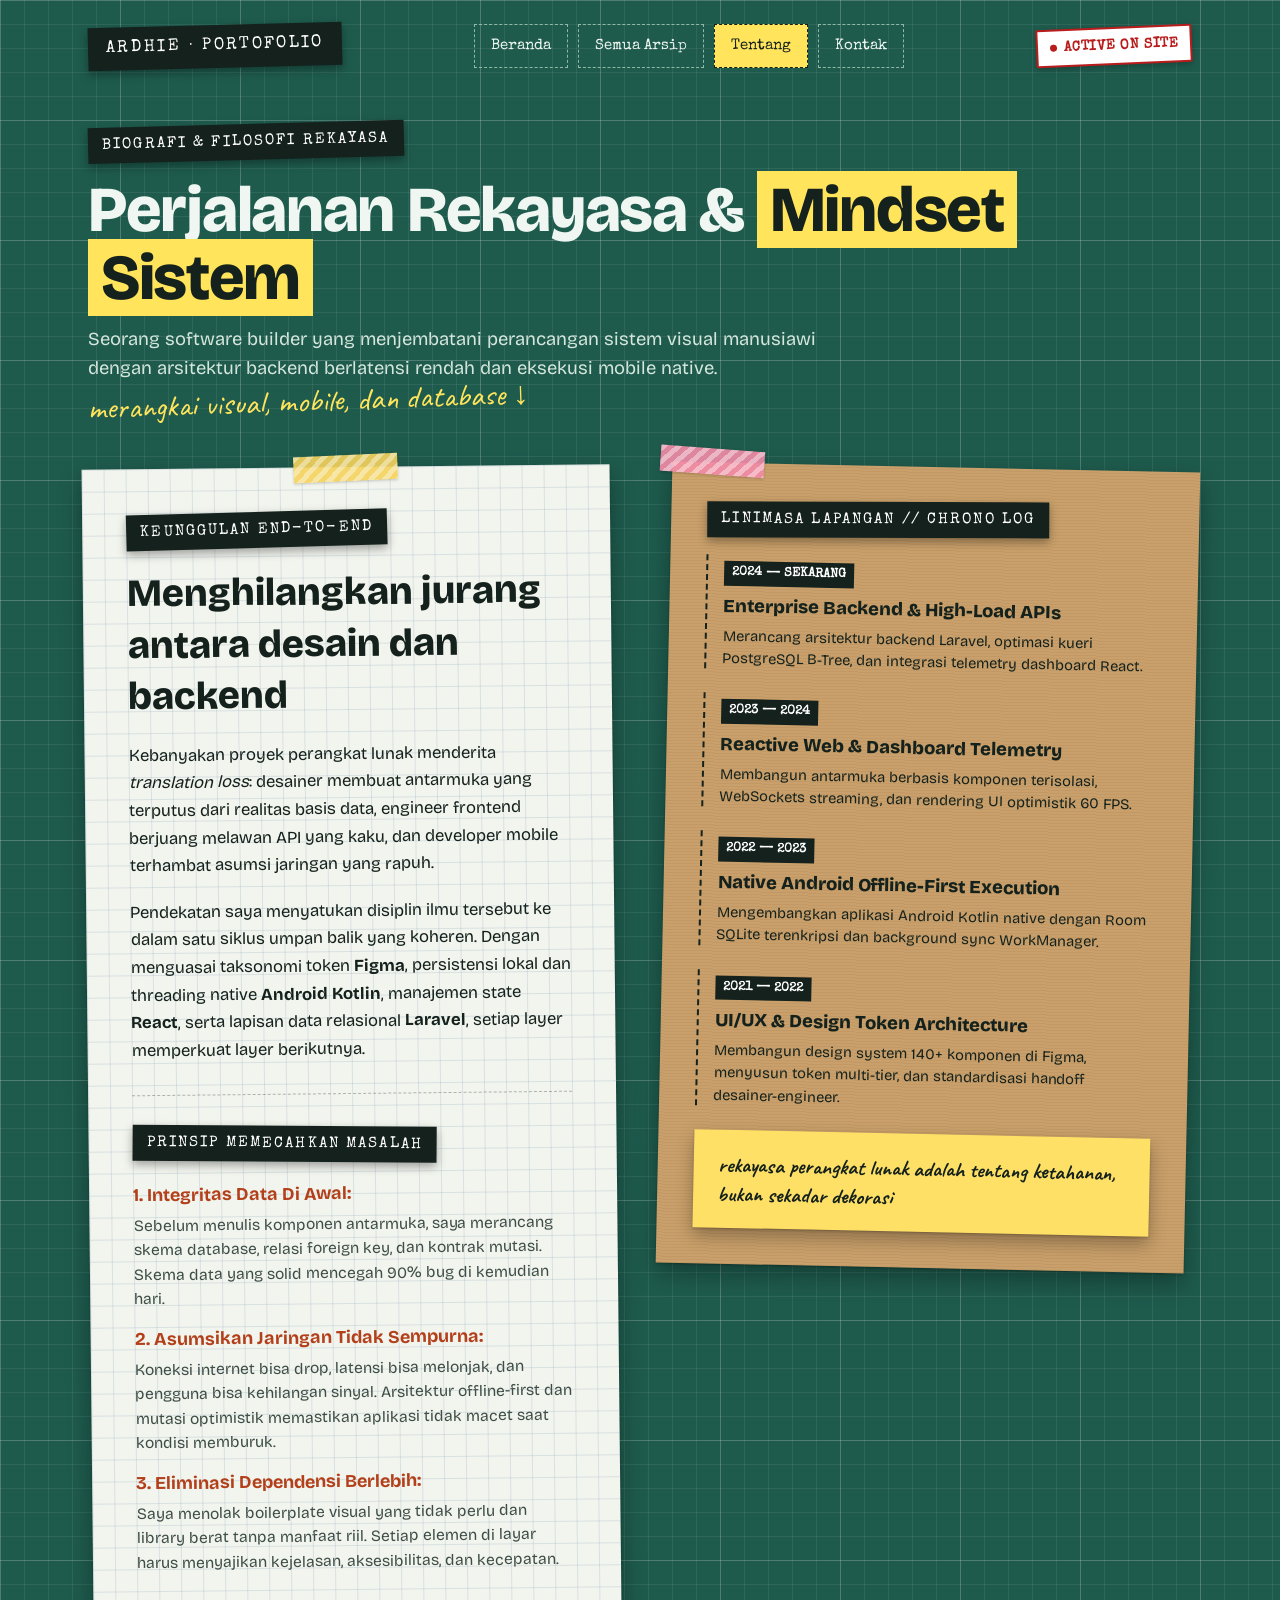
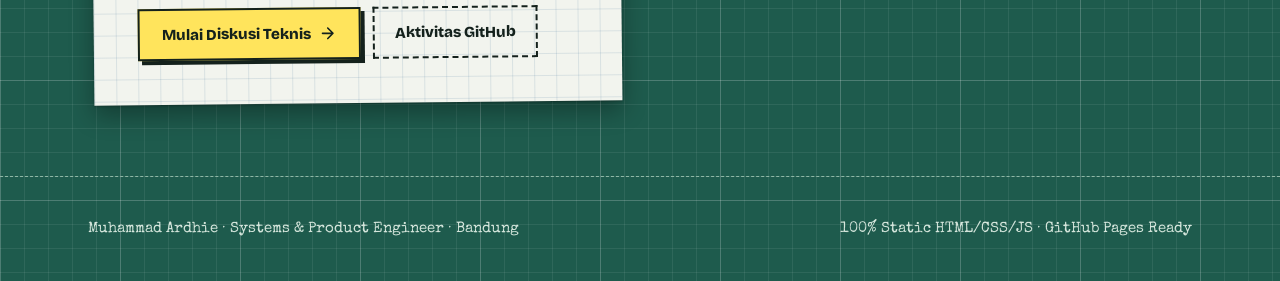
==== commit 2e312a62: "feat: implement tactile cutting mat scrapbook typography and layout overhaul" ====
--- a/about.html
+++ b/about.html
@@ -1,47 +1,41 @@
 <!DOCTYPE html>
-<html lang="en">
+<html lang="id">
 <head>
   <meta charset="UTF-8">
   <meta name="viewport" content="width=device-width, initial-scale=1.0">
-  <title>Engineering Journey &amp; Mindset — Muhammad Ardhie</title>
-  <meta name="description" content="Engineering journey, philosophy, and capabilities of Muhammad Ardhie — Full-Stack &amp; Systems Engineer.">
+  <title>Perjalanan Rekayasa &amp; Mindset — Muhammad Ardhie</title>
+  <meta name="description" content="Perjalanan rekayasa perangkat lunak, filosofi sistem, dan kapabilitas Muhammad Ardhie — Systems &amp; Product Engineer.">
   <link rel="icon" type="image/svg+xml" href="assets/favicon.svg">
   <link rel="stylesheet" href="css/style.css">
 </head>
 <body>
 
-  <!-- Sticky Top Dossier Navigation -->
+  <!-- ========================================================================
+       NAVBAR (TAPE & DYMO LABEL HEADER)
+       ======================================================================== -->
   <header class="site-header">
     <div class="container">
       <div class="nav-wrapper">
-        <a href="index.html" class="brand" aria-label="Muhammad Ardhie Dossier">
-          <div class="brand-monogram">MA</div>
-          <div>
-            <span>Ardhie<span style="color: var(--accent-crimson);">.</span>dev</span>
-            <span class="brand-dossier-tag">// FIELD LOG 2026</span>
-          </div>
+        <a href="index.html" class="brand-dymo" aria-label="Muhammad Ardhie Beranda">
+          <span>Ardhie · Portofolio</span>
         </a>
 
-        <nav aria-label="Main Navigation">
+        <nav aria-label="Navigasi Utama">
           <ul class="nav-links">
-            <li><a href="index.html" class="nav-link">Home Journal</a></li>
-            <li><a href="works.html" class="nav-link">Selected Plates</a></li>
-            <li><a href="about.html" class="nav-link active">About &amp; Journey</a></li>
+            <li><a href="index.html" class="nav-link">Beranda</a></li>
+            <li><a href="works.html" class="nav-link">Semua Arsip</a></li>
+            <li><a href="about.html" class="nav-link active">Tentang</a></li>
+            <li><a href="index.html#kontak" class="nav-link">Kontak</a></li>
           </ul>
         </nav>
 
         <div class="nav-actions">
-          <div class="stamp-badge" title="Verified active availability status">
+          <div class="stamp-badge" title="Status ketersediaan aktif">
             <span class="stamp-dot"></span>
             <span>ACTIVE ON SITE</span>
           </div>
 
-          <button class="btn btn-secondary" data-copy-email="m.ardhie5325@gmail.com" title="Copy email address to clipboard" style="padding: 0.45rem 0.85rem; font-size: 0.88rem;">
-            <svg class="btn-icon" viewBox="0 0 24 24"><rect x="9" y="9" width="13" height="13" rx="2" ry="2"></rect><path d="M5 15H4a2 2 0 0 1-2-2V4a2 2 0 0 1 2-2h9a2 2 0 0 1 2 2v1"></path></svg>
-            <span>Copy Email</span>
-          </button>
-
-          <button class="nav-toggle" aria-label="Toggle navigation menu" aria-expanded="false">
+          <button class="nav-toggle" aria-label="Buka menu navigasi" aria-expanded="false">
             <svg class="btn-icon" viewBox="0 0 24 24"><path d="M4 6h16M4 12h16M4 18h16"></path></svg>
           </button>
         </div>
@@ -50,152 +44,135 @@
   </header>
 
   <main>
-    <section class="section">
-      <div class="container">
-        <div class="section-header">
-          <span class="dossier-label">// BIOGRAPHICAL DOSSIER &bull; FIELD PROFILE</span>
-          <h1>Engineering Journey &amp; Mindset</h1>
-          <p class="section-desc">
-            A software builder bridging human visual systems design with low-latency backend architectures and native mobile execution.
+    <div class="container" style="padding-top: 32px; padding-bottom: 72px;">
+      <!-- Page Header -->
+      <div style="margin-bottom: 40px;">
+        <div class="dymo-badge" style="--rot: -1.5deg; margin-bottom: 16px;">Biografi &amp; Filosofi Rekayasa</div>
+        <h1 style="font-size: clamp(2.4rem, 5vw, 4rem); font-weight: 800; line-height: 1.05; color: var(--text-light); letter-spacing: -0.02em;">
+          Perjalanan Rekayasa &amp; <span class="marker-highlight">Mindset Sistem</span>
+        </h1>
+        <p style="font-size: 1.15rem; color: var(--text-muted-light); max-width: 64ch; margin-top: 14px; line-height: 1.6;">
+          Seorang software builder yang menjembatani perancangan sistem visual manusiawi dengan arsitektur backend berlatensi rendah dan eksekusi mobile native.
+        </p>
+        <div class="handwritten-note" style="margin-top: 8px;">
+          merangkai visual, mobile, dan database &darr;
+        </div>
+      </div>
+
+      <!-- Two-Column Desk Layout -->
+      <div style="display: grid; grid-template-columns: repeat(auto-fit, minmax(320px, 1fr)); gap: 48px; align-items: start;">
+        
+        <!-- Left: Narrative Paper Spread -->
+        <article class="pin-item paper-card-grid" style="--r: -0.6deg;">
+          <div class="washi-tape-strip tape-amber" style="--tape-rot: -2deg;"></div>
+          
+          <div class="dymo-badge" style="--rot: -1deg; align-self: flex-start;">Keunggulan End-to-End</div>
+          <h2 style="font-size: clamp(1.8rem, 3vw, 2.4rem); font-weight: 800; line-height: 1.35; color: var(--text-dark);">
+            Menghilangkan jurang antara desain dan backend
+          </h2>
+          <p style="font-size: 1.05rem; line-height: 1.65; color: var(--text-dark);">
+            Kebanyakan proyek perangkat lunak menderita <em>translation loss</em>: desainer membuat antarmuka yang terputus dari realitas basis data, engineer frontend berjuang melawan API yang kaku, dan developer mobile terhambat asumsi jaringan yang rapuh.
           </p>
-        </div>
+          <p style="font-size: 1.05rem; line-height: 1.65; color: var(--text-dark);">
+            Pendekatan saya menyatukan disiplin ilmu tersebut ke dalam satu siklus umpan balik yang koheren. Dengan menguasai taksonomi token <strong>Figma</strong>, persistensi lokal dan threading native <strong>Android Kotlin</strong>, manajemen state <strong>React</strong>, serta lapisan data relasional <strong>Laravel</strong>, setiap layer memperkuat layer berikutnya.
+          </p>
 
-        <div style="display: grid; grid-template-columns: 2fr 1fr; gap: clamp(2rem, 5vw, 4rem); align-items: start;">
-          <!-- Main Narrative Column -->
-          <div class="notebook-spread" style="padding: 2.5rem 2rem;">
-            <div style="display: flex; flex-direction: column; gap: 2rem;">
-              <div>
-                <h2>The End-to-End Advantage</h2>
-                <p>
-                  Most software projects suffer from translation loss: product designers create designs detached from database realities, frontend engineers fight rigid APIs, and mobile developers struggle with brittle network assumptions.
-                </p>
-                <br>
-                <p>
-                  My approach unites these disciplines into a coherent feedback loop. By mastering <strong>Figma</strong>'s design token taxonomy, <strong>Android Kotlin</strong>'s native threading and local storage, <strong>React</strong>'s component lifecycles, and <strong>Laravel</strong>'s robust relational data layer, I build software where each layer reinforces the next.
-                </p>
-              </div>
+          <hr style="border: none; border-top: 1.5px dashed var(--dymo-black); margin-block: 12px; opacity: 0.3;">
 
-              <div>
-                <h2>How I Approach Engineering Problems</h2>
-                <p>
-                  <strong>1. Data Integrity First:</strong> Before writing UI components, I model database tables, relational foreign keys, and mutation contracts. A sound schema prevents 90% of downstream bugs.
-                </p>
-                <br>
-                <p>
-                  <strong>2. Assume Network Imperfection:</strong> In both web and mobile applications, networks fail, latencies spike, and users lose signal. Building with optimistic state updates, idempotent APIs, and local persistence ensures software never crashes when conditions degrade.
-                </p>
-                <br>
-                <p>
-                  <strong>3. Ruthless Elimination of Slop:</strong> I reject visual boilerplate, unoptimized heavy dependencies, and non-functional ornamentation. Every element on screen must serve clarity, accessibility, and speed.
-                </p>
-              </div>
-
-              <div style="display: flex; gap: 1rem; flex-wrap: wrap; margin-top: 1rem;">
-                <button class="btn btn-primary" data-copy-email="m.ardhie5325@gmail.com">
-                  <svg class="btn-icon" viewBox="0 0 24 24"><path d="M4 4h16c1.1 0 2 .9 2 2v12c0 1.1-.9 2-2 2H4c-1.1 0-2-.9-2-2V6c0-1.1.9-2 2-2z"></path><polyline points="22,6 12,13 2,6"></polyline></svg>
-                  <span>Dispatch Email Message</span>
-                </button>
-                <a href="https://github.com/Ardhie1212" target="_blank" rel="noopener noreferrer" class="btn btn-secondary">
-                  <svg class="btn-icon" viewBox="0 0 24 24"><path d="M9 19c-5 1.5-5-2.5-7-3m14 6v-3.87a3.37 3.37 0 0 0-.94-2.61c3.14-.35 6.44-1.54 6.44-7A5.44 5.44 0 0 0 20 4.77 5.07 5.07 0 0 0 19.91 1S18.73.65 16 2.48a13.38 13.38 0 0 0-7 0C6.27.65 5.09 1 5.09 1A5.07 5.07 0 0 0 5 4.77a5.44 5.44 0 0 0-1.5 3.78c0 5.42 3.3 6.61 6.44 7A3.37 3.37 0 0 0 9 18.13V22"></path></svg>
-                  <span>Inspect GitHub Activity</span>
-                </a>
-              </div>
+          <div class="dymo-badge" style="--rot: 1deg; align-self: flex-start;">Prinsip Memecahkan Masalah</div>
+          <div style="display: flex; flex-direction: column; gap: 14px;">
+            <div>
+              <strong style="color: var(--accent-code-red);">1. Integritas Data Di Awal:</strong>
+              <p style="font-size: 0.98rem; line-height: 1.55; color: var(--text-muted-dark); margin-top: 4px;">
+                Sebelum menulis komponen antarmuka, saya merancang skema database, relasi foreign key, dan kontrak mutasi. Skema data yang solid mencegah 90% bug di kemudian hari.
+              </p>
+            </div>
+            <div>
+              <strong style="color: var(--accent-code-red);">2. Asumsikan Jaringan Tidak Sempurna:</strong>
+              <p style="font-size: 0.98rem; line-height: 1.55; color: var(--text-muted-dark); margin-top: 4px;">
+                Koneksi internet bisa drop, latensi bisa melonjak, dan pengguna bisa kehilangan sinyal. Arsitektur offline-first dan mutasi optimistik memastikan aplikasi tidak macet saat kondisi memburuk.
+              </p>
+            </div>
+            <div>
+              <strong style="color: var(--accent-code-red);">3. Eliminasi Dependensi Berlebih:</strong>
+              <p style="font-size: 0.98rem; line-height: 1.55; color: var(--text-muted-dark); margin-top: 4px;">
+                Saya menolak boilerplate visual yang tidak perlu dan library berat tanpa manfaat riil. Setiap elemen di layar harus menyajikan kejelasan, aksesibilitas, dan kecepatan.
+              </p>
             </div>
           </div>
 
-          <!-- Sidebar: Field Log Timeline -->
-          <aside class="specimen-card">
-            <div class="washi-tape washi-tape-top"></div>
-            <div class="specimen-header">
-              <h3 class="specimen-title">Field Timeline</h3>
-              <span class="specimen-code">CHRONO // 01</span>
+          <div style="display: flex; gap: 12px; flex-wrap: wrap; margin-top: 16px;">
+            <a href="index.html#kontak" class="btn-scrapbook" style="padding: 10px 22px; font-size: 0.95rem;">
+              <span>Mulai Diskusi Teknis</span>
+              <svg class="btn-icon" viewBox="0 0 24 24"><path d="M5 12h14M12 5l7 7-7 7"></path></svg>
+            </a>
+            <a href="https://github.com/Ardhie1212" target="_blank" rel="noopener noreferrer" class="btn-scrapbook-alt" style="padding: 10px 20px; font-size: 0.95rem; color: var(--text-dark); border-color: var(--dymo-black);">
+              <span>Aktivitas GitHub</span>
+            </a>
+          </div>
+        </article>
+
+        <!-- Right: Kraft Timeline Card -->
+        <aside class="pin-item paper-card-kraft" style="--r: 1.2deg;">
+          <div class="washi-tape-strip tape-pink" style="top: -14px; left: 40px; --tape-rot: 3deg;"></div>
+          
+          <div class="dymo-badge" style="--rot: -1deg; margin-bottom: 20px;">Linimasa Lapangan // Chrono Log</div>
+
+          <div style="display: flex; flex-direction: column; gap: 24px;">
+            <div style="border-left: 2px dashed var(--dymo-black); padding-left: 16px;">
+              <span style="background: var(--dymo-black); color: #ffffff; padding: 2px 8px; font-family: var(--font-typewriter); font-size: 0.8rem; font-weight: 700; display: inline-block;">2024 &mdash; SEKARANG</span>
+              <h3 style="font-size: 1.15rem; font-weight: 800; margin-top: 6px; color: var(--dymo-black);">Enterprise Backend &amp; High-Load APIs</h3>
+              <p style="font-size: 0.92rem; line-height: 1.5; color: var(--text-dark); margin-top: 4px;">
+                Merancang arsitektur backend Laravel, optimasi kueri PostgreSQL B-Tree, dan integrasi telemetry dashboard React.
+              </p>
             </div>
 
-            <div style="display: flex; flex-direction: column; gap: 1.5rem;">
-              <div style="border-left: 2px solid var(--accent-blueprint); padding-left: 1rem;">
-                <span style="font-family: var(--font-typewriter); font-size: 0.8rem; color: var(--accent-blueprint); font-weight: 700;">2024 &mdash; PRESENT</span>
-                <h4 style="font-size: 1.05rem; margin-top: 0.25rem;">Enterprise Systems &amp; APIs</h4>
-                <p style="font-size: 0.92rem; color: var(--text-secondary); margin-top: 0.25rem;">Architecting Laravel backend engines, PostgreSQL index schemas, and React 19 dashboards.</p>
-              </div>
-
-              <div style="border-left: 2px solid var(--border); padding-left: 1rem;">
-                <span style="font-family: var(--font-typewriter); font-size: 0.8rem; color: var(--text-tertiary);">2023 &mdash; 2024</span>
-                <h4 style="font-size: 1.05rem; margin-top: 0.25rem;">Native Android Engineering</h4>
-                <p style="font-size: 0.92rem; color: var(--text-secondary); margin-top: 0.25rem;">Developing offline-first field clients using Kotlin, Jetpack Compose, and Room SQLite.</p>
-              </div>
-
-              <div style="border-left: 2px solid var(--border); padding-left: 1rem;">
-                <span style="font-family: var(--font-typewriter); font-size: 0.8rem; color: var(--text-tertiary);">2022 &mdash; 2023</span>
-                <h4 style="font-size: 1.05rem; margin-top: 0.25rem;">Design Systems &amp; Fundamentals</h4>
-                <p style="font-size: 0.92rem; color: var(--text-secondary); margin-top: 0.25rem;">Mastering atomic design tokens in Figma and algorithmic software patterns.</p>
-              </div>
+            <div style="border-left: 2px dashed var(--dymo-black); padding-left: 16px;">
+              <span style="background: var(--dymo-black); color: #ffffff; padding: 2px 8px; font-family: var(--font-typewriter); font-size: 0.8rem; font-weight: 700; display: inline-block;">2023 &mdash; 2024</span>
+              <h3 style="font-size: 1.15rem; font-weight: 800; margin-top: 6px; color: var(--dymo-black);">Reactive Web &amp; Dashboard Telemetry</h3>
+              <p style="font-size: 0.92rem; line-height: 1.5; color: var(--text-dark); margin-top: 4px;">
+                Membangun antarmuka berbasis komponen terisolasi, WebSockets streaming, dan rendering UI optimistik 60 FPS.
+              </p>
             </div>
 
-            <div style="border-top: 1.5px dashed var(--border); padding-top: 1.25rem; display: flex; flex-direction: column; gap: 0.5rem;">
-              <span style="font-family: var(--font-typewriter); font-size: 0.8rem; color: var(--text-tertiary);">BASE STATION</span>
-              <span style="font-size: 0.95rem; color: var(--text-primary); font-weight: 700;">Bandung, Indonesia (UTC+7)</span>
+            <div style="border-left: 2px dashed var(--dymo-black); padding-left: 16px;">
+              <span style="background: var(--dymo-black); color: #ffffff; padding: 2px 8px; font-family: var(--font-typewriter); font-size: 0.8rem; font-weight: 700; display: inline-block;">2022 &mdash; 2023</span>
+              <h3 style="font-size: 1.15rem; font-weight: 800; margin-top: 6px; color: var(--dymo-black);">Native Android Offline-First Execution</h3>
+              <p style="font-size: 0.92rem; line-height: 1.5; color: var(--text-dark); margin-top: 4px;">
+                Mengembangkan aplikasi Android Kotlin native dengan Room SQLite terenkripsi dan background sync WorkManager.
+              </p>
+            </div>
 
-              <span style="font-family: var(--font-typewriter); font-size: 0.8rem; color: var(--text-tertiary); margin-top: 0.5rem;">DIRECT DISPATCH</span>
-              <span style="font-size: 0.95rem; color: var(--accent-blueprint); font-family: var(--font-typewriter); cursor: pointer;" data-copy-email="m.ardhie5325@gmail.com">
-                m.ardhie5325@gmail.com
-              </span>
+            <div style="border-left: 2px dashed var(--dymo-black); padding-left: 16px;">
+              <span style="background: var(--dymo-black); color: #ffffff; padding: 2px 8px; font-family: var(--font-typewriter); font-size: 0.8rem; font-weight: 700; display: inline-block;">2021 &mdash; 2022</span>
+              <h3 style="font-size: 1.15rem; font-weight: 800; margin-top: 6px; color: var(--dymo-black);">UI/UX &amp; Design Token Architecture</h3>
+              <p style="font-size: 0.92rem; line-height: 1.5; color: var(--text-dark); margin-top: 4px;">
+                Membangun design system 140+ komponen di Figma, menyusun token multi-tier, dan standardisasi handoff desainer-engineer.
+              </p>
             </div>
-          </aside>
-        </div>
+          </div>
+
+          <div class="sticky-note-card" style="margin-top: 24px; font-size: 1.35rem;">
+            rekayasa perangkat lunak adalah tentang ketahanan, bukan sekadar dekorasi
+          </div>
+        </aside>
+
       </div>
-    </section>
+    </div>
   </main>
 
-  <!-- Footer / Postcard Colophon -->
-  <footer class="site-footer" id="contact">
-    <div class="container">
-      <div class="footer-top">
-        <div class="footer-brand-statement">
-          <a href="index.html" class="brand">
-            <div class="brand-monogram">MA</div>
-            <span>Muhammad Ardhie</span>
-          </a>
-          <p>
-            Full-Stack Software Engineer &amp; Systems Builder. Focused on creating resilient digital products with zero decorative waste and uncompromising technical rigor.
-          </p>
-        </div>
-
-        <div>
-          <h4 class="footer-col-title">Navigation Index</h4>
-          <ul class="footer-links">
-            <li><a href="index.html" class="footer-link">Home Journal</a></li>
-            <li><a href="works.html" class="footer-link">Selected Plates</a></li>
-            <li><a href="about.html" class="footer-link">About &amp; Journey</a></li>
-            <li><a href="https://github.com/Ardhie1212" target="_blank" rel="noopener noreferrer" class="footer-link">GitHub Repository</a></li>
-          </ul>
-        </div>
-
-        <div>
-          <h4 class="footer-col-title">Direct Contact</h4>
-          <ul class="footer-links">
-            <li><a href="#" class="footer-link" data-copy-email="m.ardhie5325@gmail.com">m.ardhie5325@gmail.com (Copy)</a></li>
-            <li><a href="https://github.com/Ardhie1212" target="_blank" rel="noopener noreferrer" class="footer-link">github.com/Ardhie1212</a></li>
-            <li><span class="footer-link" style="color: var(--text-tertiary);">Location: Indonesia (UTC+7)</span></li>
-          </ul>
-        </div>
-      </div>
-
-      <div class="footer-bottom">
-        <div>
-          &copy; 2026 Muhammad Ardhie. Handcrafted to Impeccable Standards.
-        </div>
-        <div>
-          <span>&bull; Zero-Dependency Static Build</span> &bull; 
-          <span>Hosted on GitHub Pages</span>
-        </div>
-      </div>
+  <!-- Footer -->
+  <footer class="site-footer">
+    <div class="container" style="display: flex; flex-wrap: wrap; align-items: center; justify-content: space-between; gap: 16px;">
+      <div>Muhammad Ardhie · Systems &amp; Product Engineer · Bandung</div>
+      <div>100% Static HTML/CSS/JS · GitHub Pages Ready</div>
     </div>
   </footer>
 
   <!-- Toast Notification element -->
   <div class="toast" id="toast" role="status" aria-live="polite">
     <svg class="btn-icon toast-icon" viewBox="0 0 24 24"><polyline points="20 6 9 17 4 12"></polyline></svg>
-    <span id="toast-message">Email address copied to clipboard</span>
+    <span id="toast-message">Email berhasil disalin ke clipboard</span>
   </div>
 
   <script src="js/main.js"></script>
--- a/css/style.css
+++ b/css/style.css
@@ -1,65 +1,57 @@
-@import url('https://fonts.googleapis.com/css2?family=Besley:ital,wght@0,400..900;1,400..900&family=Courier+Prime:ital,wght@0,400;0,700;1,400&family=JetBrains+Mono:wght@400;500;600;700&display=swap');
-
-/* ==========================================================================
-   DRAFTING MAT SCRAPBOOK & FIELD DOSSIER DESIGN SYSTEM
-   Impeccable Craft • Bespoke Collage Composition • Zero Frameworks
-   ========================================================================== */
+/* ==========================================================================
+   MUHAMMAD ARDHIE — SCRAPBOOK ENGINEERING FIELD WORKBENCH
+   Strict Vanilla Modern CSS • Zero Frameworks • Craft Design
+   ========================================================================== */
+
+@import url('https://fonts.googleapis.com/css2?family=Bricolage+Grotesque:opsz,wght@12..96,400;700;800&family=Caveat:wght@500;700&family=JetBrains+Mono:wght@400;600&family=Special+Elite&display=swap');
 
 :root {
-  /* Canvas & Drafting Mat Colors */
-  --canvas: #0b0f17;
-  --surface-mat: #111827;
-  --surface-polaroid: #ffffff;
-  --surface-blueprint: #1e3a5f;
-  --surface-hover: #172236;
-
-  --border: #1e293b;
-  --border-hover: #334155;
-  --border-dark: #334155;
-
-  /* Typography Colors on Dark Canvas (WCAG AAA >= 7:1) */
-  --text-primary: #f8fafc;
-  --text-secondary: #cbd5e1;
-  --text-tertiary: #94a3b8;
-  --color-white: #ffffff;
-
-  /* Physical Ephemera Colors */
-  --accent-crimson: #ef4444;
-  --accent-blueprint: #38bdf8;
-  --tape-amber: rgba(251, 191, 36, 0.72);
-  --tape-cyan: rgba(56, 189, 248, 0.65);
-  --sticky-yellow: #fef08a;
-  --sticky-text: #713f12;
-
-  /* Typography */
-  --font-serif: 'Besley', Georgia, 'Times New Roman', serif;
-  --font-typewriter: 'Courier Prime', 'Courier New', monospace;
+  /* Surface & Mat Palette */
+  --canvas-mat: #1E5B4D;
+  --paper-grid: #F2F4EE;
+  --paper-kraft: #C9A06B;
+  --paper-polaroid: #FBFBF7;
+  --paper-sticky: #FFE066;
+  --dymo-black: #14211C;
+  --marker-yellow: #FFE45C;
+
+  /* Typography Colors */
+  --text-light: #F0F6F1;
+  --text-muted-light: #D5E6DC;
+  --text-dark: #14211C;
+  --text-muted-dark: #3E4E47;
+
+  /* Accents & Inks */
+  --accent-crimson: #EF4444;
+  --accent-code-red: #B3401A;
+  --accent-soft-green: #3FA66B;
+  --border-dashed: #8FB8A6;
+  --border-dark: #14211C;
+
+  /* Translucent Washi Tapes */
+  --tape-pink: rgba(242, 139, 168, 0.9);
+  --tape-amber: rgba(244, 211, 94, 0.9);
+  --tape-cyan: rgba(124, 195, 232, 0.9);
+
+  /* Typography Ramp */
+  --font-display: 'Bricolage Grotesque', -apple-system, BlinkMacSystemFont, sans-serif;
+  --font-body: 'Bricolage Grotesque', -apple-system, BlinkMacSystemFont, sans-serif;
+  --font-typewriter: 'Special Elite', 'Courier New', monospace;
+  --font-handwriting: 'Caveat', 'Comic Sans MS', cursive;
   --font-mono: 'JetBrains Mono', ui-monospace, SFMono-Regular, monospace;
 
-  /* Radii & Layout */
-  --radius-xs: 2px;
-  --radius-sm: 4px;
-  --radius-md: 8px;
-  --radius-pill: 9999px;
-
-  --container-max: 1180px;
-  --gutter: clamp(1.25rem, 4vw, 2.5rem);
-
-  /* Tactile Paper Shadows */
-  --shadow-paper: 0 10px 25px -4px rgba(0, 0, 0, 0.4), 0 3px 8px -2px rgba(0, 0, 0, 0.25);
-  --shadow-lift: 0 18px 36px -8px rgba(0, 0, 0, 0.55), 0 6px 14px -3px rgba(0, 0, 0, 0.3);
-  --shadow-tape: 0 1px 3px rgba(0, 0, 0, 0.25);
-
-  /* Curves */
-  --ease-out: cubic-bezier(0.16, 1, 0.3, 1);
-  --duration-fast: 0.18s;
-  --duration-normal: 0.28s;
-}
-
-/* ==========================================================================
-   RESET & THEMED SURFACES
-   ========================================================================== */
-
+  /* Physical Shadows */
+  --shadow-paper: 0 1px 2px rgba(0, 0, 0, 0.25), 0 10px 24px rgba(0, 0, 0, 0.32);
+  --shadow-lift: 0 4px 8px rgba(0, 0, 0, 0.25), 0 16px 32px rgba(0, 0, 0, 0.4);
+  --shadow-sticky: 0 1px 2px rgba(0, 0, 0, 0.25), 0 8px 18px rgba(0, 0, 0, 0.3);
+  --shadow-button: 4px 4px 0 #14211C;
+
+  /* Transitions */
+  --ease-spring: cubic-bezier(0.16, 1, 0.3, 1);
+  --duration-normal: 0.22s;
+}
+
+/* Base Reset */
 *, *::before, *::after {
   box-sizing: border-box;
   margin: 0;
@@ -67,950 +59,789 @@
 }
 
 html {
+  scroll-behavior: smooth;
   font-size: 16px;
-  scroll-behavior: smooth;
-  background-color: var(--canvas);
-  color: var(--text-secondary);
-  font-family: var(--font-serif);
-  line-height: 1.7;
+  -webkit-text-size-adjust: 100%;
+}
+
+body {
+  min-height: 100vh;
+  background-color: var(--canvas-mat);
+  background-image:
+    linear-gradient(rgba(255, 255, 255, 0.07) 1px, transparent 1px),
+    linear-gradient(90deg, rgba(255, 255, 255, 0.07) 1px, transparent 1px),
+    linear-gradient(rgba(255, 255, 255, 0.15) 1px, transparent 1px),
+    linear-gradient(90deg, rgba(255, 255, 255, 0.15) 1px, transparent 1px);
+  background-size: 24px 24px, 24px 24px, 120px 120px, 120px 120px;
+  color: var(--text-light);
+  font-family: var(--font-body);
+  font-size: 1.125rem;
+  line-height: 1.6;
+  overflow-x: hidden;
   -webkit-font-smoothing: antialiased;
   -moz-osx-font-smoothing: grayscale;
 }
 
-body {
-  min-height: 100vh;
-  display: flex;
-  flex-direction: column;
-  background-color: var(--canvas);
-  color: var(--text-secondary);
-  overflow-x: hidden;
-  /* Drafting mat grid pattern */
-  background-image: 
-    linear-gradient(to right, rgba(30, 41, 59, 0.35) 1px, transparent 1px),
-    linear-gradient(to bottom, rgba(30, 41, 59, 0.35) 1px, transparent 1px);
-  background-size: 32px 32px;
-}
-
 /* Custom Text Selection */
 ::selection {
-  background-color: #fef08a;
-  color: #111827;
-}
-
-/* Themed Scrollbar */
-::-webkit-scrollbar {
-  width: 8px;
-  height: 8px;
-}
-::-webkit-scrollbar-track {
-  background: var(--canvas);
-}
-::-webkit-scrollbar-thumb {
-  background: var(--border);
-  border-radius: var(--radius-xs);
-}
-::-webkit-scrollbar-thumb:hover {
-  background: var(--border-hover);
-}
-
-/* Accessible Focus States */
-:focus-visible {
-  outline: 2px solid var(--accent-blueprint);
-  outline-offset: 3px;
-}
-
-/* Caret Color */
-input, textarea {
-  caret-color: var(--accent-crimson);
-}
-
-/* Tabular Numerals for metrics */
-.tabular {
-  font-variant-numeric: tabular-nums;
-  font-family: var(--font-mono);
-}
-
-/* ==========================================================================
-   TYPOGRAPHY
-   ========================================================================== */
-
-h1, h2, h3, h4, h5, h6 {
-  color: var(--text-primary);
-  font-family: var(--font-serif);
-  font-weight: 700;
-  line-height: 1.22;
-  letter-spacing: -0.015em;
-}
-
-h1 {
-  font-size: clamp(2.35rem, 5.5vw, 4rem);
-  letter-spacing: -0.025em;
-  line-height: 1.1;
-}
-
-h2 {
-  font-size: clamp(1.85rem, 3.5vw, 2.45rem);
-  margin-bottom: 1.25rem;
-}
-
-h3 {
-  font-size: clamp(1.3rem, 2.2vw, 1.6rem);
-  font-weight: 700;
-}
-
-p {
-  max-width: 68ch;
-  font-size: 1.05rem;
-  line-height: 1.7;
-}
-
+  background-color: var(--marker-yellow);
+  color: var(--dymo-black);
+}
+
+/* Links & Focus Outline */
 a {
   color: inherit;
   text-decoration: none;
-  transition: color var(--duration-fast) var(--ease-out);
-}
-
-/* ==========================================================================
-   LAYOUT CONTAINERS
-   ========================================================================== */
-
+  transition: color var(--duration-normal) ease;
+}
+
+a:focus-visible, button:focus-visible {
+  outline: 3px solid var(--marker-yellow);
+  outline-offset: 3px;
+}
+
+/* Container */
 .container {
   width: 100%;
-  max-width: var(--container-max);
-  margin-left: auto;
-  margin-right: auto;
-  padding-left: var(--gutter);
-  padding-right: var(--gutter);
-}
-
-.section {
-  padding-top: 5rem;
-  padding-bottom: 5rem;
-  position: relative;
-  border-bottom: 1px solid var(--border);
-}
-
-.section-header {
-  margin-bottom: 3.5rem;
-  position: relative;
-}
-
-.section-desc {
-  font-size: 1.125rem;
-  color: var(--text-secondary);
-  max-width: 65ch;
-  margin-top: 0.5rem;
-}
-
-/* ==========================================================================
-   TACTILE SCRAPBOOK EPHEMERA (Washi Tape, Stamps, Sticky Notes)
-   ========================================================================== */
-
-/* Washi Tape Strip */
-.washi-tape {
+  max-width: 1200px;
+  margin: 0 auto;
+  padding: 0 clamp(16px, 4vw, 48px);
+}
+
+/* ==========================================================================
+   SCRAPBOOK TEXT ORNAMENTS & HEADINGS
+   ========================================================================== */
+
+/* Dymo Embossed Label Tape */
+.dymo-badge {
+  display: inline-flex;
+  align-items: center;
+  gap: 0.4rem;
+  background-color: var(--dymo-black);
+  color: #ffffff;
+  font-family: var(--font-typewriter);
+  font-size: 0.95rem;
+  letter-spacing: 0.14em;
+  text-transform: uppercase;
+  padding: 6px 14px;
+  transform: rotate(var(--rot, -1.5deg));
+  box-shadow: 0 4px 10px rgba(0, 0, 0, 0.35);
+  user-select: none;
+}
+
+/* Highlighter Pen on Titles */
+.marker-highlight {
+  background-color: var(--marker-yellow);
+  color: var(--dymo-black);
+  padding: 0 0.2em;
+  box-decoration-break: clone;
+  -webkit-box-decoration-break: clone;
+}
+
+.marker-underline {
+  background: linear-gradient(transparent 58%, var(--marker-yellow) 58%);
+  color: inherit;
+}
+
+/* Handwritten Margin Notes & Arrows */
+.handwritten-note {
+  font-family: var(--font-handwriting);
+  font-size: clamp(1.6rem, 2.5vw, 2.1rem);
+  line-height: 1.05;
+  color: var(--marker-yellow);
+  transform: rotate(var(--rot, -2deg));
+  transform-origin: left center;
+  display: inline-block;
+  user-select: none;
+}
+
+/* Rubber Ink Inspection Stamp */
+.stamp-badge {
+  display: inline-flex;
+  align-items: center;
+  gap: 0.4rem;
+  padding: 0.35rem 0.75rem;
+  border: 2px solid #b91c1c;
+  border-radius: 2px;
+  color: #b91c1c;
+  font-family: var(--font-typewriter);
+  font-size: 0.88rem;
+  font-weight: 700;
+  letter-spacing: 0.04em;
+  text-transform: uppercase;
+  transform: rotate(var(--rot, -2.5deg));
+  background-color: #ffffff;
+  box-shadow: 0 2px 6px rgba(0, 0, 0, 0.25);
+}
+
+.stamp-dot {
+  width: 7px;
+  height: 7px;
+  background-color: #b91c1c;
+  border-radius: 50%;
+}
+
+/* Tilted Pin Item (Physical Ephemera on Desk) */
+.pin-item {
+  transform: rotate(var(--r, 0deg));
+  transition: transform var(--duration-normal) var(--ease-spring), box-shadow var(--duration-normal) ease;
+}
+
+.pin-item:hover {
+  transform: rotate(0deg) scale(1.02);
+  z-index: 15;
+}
+
+/* Translucent Washi Tape Strips */
+.washi-tape-strip {
   position: absolute;
+  top: -12px;
+  left: 50%;
+  transform: translateX(-50%) rotate(var(--tape-rot, 2deg));
+  width: 104px;
   height: 26px;
-  background-color: var(--tape-amber);
-  border-left: 2px dashed rgba(217, 119, 6, 0.4);
-  border-right: 2px dashed rgba(217, 119, 6, 0.4);
-  box-shadow: var(--shadow-tape);
+  box-shadow: 0 1px 3px rgba(0, 0, 0, 0.2);
   z-index: 10;
   pointer-events: none;
 }
 
-.washi-tape-top {
-  top: -12px;
-  left: 50%;
-  transform: translateX(-50%) rotate(-1.5deg);
-  width: 120px;
-}
-
-.washi-tape-left {
-  top: -10px;
-  left: 24px;
-  transform: rotate(-3deg);
-  width: 90px;
-}
-
-.washi-tape-right {
-  top: -10px;
-  right: 24px;
-  transform: rotate(2.5deg);
-  width: 90px;
-}
-
-.washi-tape-cyan {
-  background-color: var(--tape-cyan);
-  border-left-color: rgba(2, 132, 199, 0.4);
-  border-right-color: rgba(2, 132, 199, 0.4);
-}
-
-/* Rubber Ink Stamp Badge */
-.stamp-badge {
+.washi-tape-strip.tape-pink {
+  background: repeating-linear-gradient(135deg, rgba(255,255,255,0.4) 0 5px, rgba(255,255,255,0) 5px 10px), var(--tape-pink);
+}
+
+.washi-tape-strip.tape-amber {
+  background: repeating-linear-gradient(135deg, rgba(255,255,255,0.4) 0 5px, rgba(255,255,255,0) 5px 10px), var(--tape-amber);
+}
+
+.washi-tape-strip.tape-cyan {
+  background: repeating-linear-gradient(135deg, rgba(255,255,255,0.4) 0 5px, rgba(255,255,255,0) 5px 10px), var(--tape-cyan);
+}
+
+/* Paper Cards (Content Units) */
+.paper-card-grid {
+  position: relative;
+  background-color: var(--paper-grid);
+  background-image:
+    linear-gradient(rgba(60, 110, 150, 0.14) 1px, transparent 1px),
+    linear-gradient(90deg, rgba(60, 110, 150, 0.14) 1px, transparent 1px);
+  background-size: 22px 22px;
+  color: var(--text-dark);
+  padding: clamp(24px, 4vw, 44px);
+  box-shadow: var(--shadow-paper);
+  display: flex;
+  flex-direction: column;
+  gap: 1.15rem;
+}
+
+.paper-card-kraft {
+  position: relative;
+  background-color: var(--paper-kraft);
+  background-image: repeating-linear-gradient(0deg, rgba(120, 80, 30, 0.09) 0 1px, transparent 1px 3px);
+  color: var(--text-dark);
+  box-shadow: var(--shadow-paper);
+  padding: clamp(20px, 3.5vw, 36px);
+}
+
+.sticky-note-card {
+  position: relative;
+  background-color: var(--paper-sticky);
+  color: var(--text-dark);
+  padding: 1.25rem 1.5rem;
+  box-shadow: var(--shadow-sticky);
+  font-family: var(--font-handwriting);
+  font-size: 1.55rem;
+  line-height: 1.35;
+  font-weight: 700;
+  z-index: 5;
+}
+
+/* Craft Cut-Out Badges */
+.craft-tag {
   display: inline-flex;
   align-items: center;
-  gap: 0.35rem;
-  padding: 0.3rem 0.65rem;
-  border: 2px solid var(--accent-crimson);
-  border-radius: var(--radius-xs);
-  color: var(--accent-crimson);
-  font-family: var(--font-typewriter);
-  font-size: 0.82rem;
-  font-weight: 700;
-  letter-spacing: 0.05em;
-  text-transform: uppercase;
-  transform: rotate(-2.5deg);
-  background-color: rgba(239, 68, 68, 0.08);
-}
-
-.stamp-dot {
-  width: 6px;
-  height: 6px;
-  background-color: var(--accent-crimson);
-  border-radius: 50%;
-}
-
-/* Sticky Memo Note (Tactile Paper) */
-.sticky-memo {
-  background-color: var(--sticky-yellow);
-  color: var(--sticky-text);
-  padding: 1rem 1.25rem;
-  box-shadow: 0 8px 20px -2px rgba(0, 0, 0, 0.35);
-  font-family: var(--font-typewriter);
-  font-size: 0.88rem;
-  line-height: 1.55;
-  border-radius: var(--radius-xs);
-  position: relative;
-  z-index: 5;
-}
-
-.sticky-memo strong {
-  color: #451a03;
-}
-
-/* Polaroid Photo Card */
-.polaroid-frame {
-  background-color: var(--surface-polaroid);
-  padding: 16px 16px 24px 16px;
-  border: 1px solid #ffffff;
-  box-shadow: var(--shadow-paper);
-  border-radius: var(--radius-xs);
-  position: relative;
-  transition: transform var(--duration-normal) var(--ease-out), box-shadow var(--duration-normal) var(--ease-out);
-}
-
-.polaroid-frame:hover {
-  box-shadow: var(--shadow-lift);
-  transform: translateY(-4px) rotate(0deg) !important;
-}
-
-.polaroid-caption {
-  font-family: var(--font-typewriter);
-  font-size: 0.85rem;
-  color: #1e293b;
-  margin-top: 0.75rem;
-  display: flex;
-  justify-content: space-between;
-  align-items: center;
-  border-top: 1px dashed #cbd5e1;
-  padding-top: 0.6rem;
-  font-weight: 700;
-}
-
-/* ==========================================================================
-   NAVBAR
-   ========================================================================== */
-
-.site-header {
-  position: sticky;
-  top: 0;
-  z-index: 50;
-  background-color: rgba(11, 15, 23, 0.92);
-  backdrop-filter: blur(12px);
-  -webkit-backdrop-filter: blur(12px);
-  border-bottom: 1px solid var(--border);
-}
-
-.nav-wrapper {
-  display: flex;
-  align-items: center;
-  justify-content: space-between;
-  height: 72px;
-}
-
-.brand {
-  display: flex;
-  align-items: center;
-  gap: 0.75rem;
-  font-weight: 700;
-  font-size: 1.15rem;
-  color: var(--text-primary);
-  font-family: var(--font-serif);
-}
-
-.brand-monogram {
-  width: 38px;
-  height: 38px;
-  border-radius: var(--radius-xs);
-  background: var(--surface-mat);
-  border: 1.5px solid var(--border-hover);
-  display: flex;
-  align-items: center;
-  justify-content: center;
-  font-family: var(--font-mono);
+  padding: 6px 14px;
+  background-color: #ffffff;
+  border: 1.5px solid var(--dymo-black);
+  color: var(--text-dark);
+  font-family: var(--font-typewriter);
   font-size: 0.92rem;
-  font-weight: 700;
-  color: var(--text-primary);
-}
-
-.brand-dossier-tag {
-  font-family: var(--font-typewriter);
-  font-size: 0.78rem;
-  color: var(--text-tertiary);
-  margin-left: 0.25rem;
-}
-
-.nav-links {
-  display: flex;
-  align-items: center;
-  gap: 1.5rem;
-  list-style: none;
-}
-
-.nav-link {
-  font-family: var(--font-serif);
-  font-size: 1rem;
-  font-weight: 600;
-  color: var(--text-secondary);
-  padding: 0.4rem 0.6rem;
-  position: relative;
-  transition: all var(--duration-fast) var(--ease-out);
-}
-
-.nav-link:hover {
-  color: var(--text-primary);
-}
-
-.nav-link.active {
-  color: var(--text-primary);
-  border-bottom: 2px solid var(--accent-blueprint);
-}
-
-.nav-actions {
-  display: flex;
-  align-items: center;
-  gap: 0.75rem;
-}
-
-.nav-toggle {
-  display: none;
-  background: transparent;
-  border: 1px solid var(--border);
-  padding: 0.5rem;
-  border-radius: var(--radius-xs);
-  color: var(--text-primary);
-  cursor: pointer;
-}
-
-/* ==========================================================================
-   BUTTONS
-   ========================================================================== */
-
-.btn {
+  transform: rotate(var(--rot, 0deg));
+  box-shadow: 1px 1px 0 rgba(0, 0, 0, 0.2);
+}
+
+.craft-tag.dashed {
+  border-style: dashed;
+}
+
+/* ==========================================================================
+   BUTTONS (TACTILE SCRAPBOOK CONTROLS)
+   ========================================================================== */
+
+.btn-scrapbook {
   display: inline-flex;
   align-items: center;
   justify-content: center;
   gap: 0.5rem;
-  padding: 0.65rem 1.35rem;
-  border-radius: var(--radius-xs);
-  font-family: var(--font-serif);
-  font-size: 1rem;
-  font-weight: 700;
+  min-height: 52px;
+  padding: 0 28px;
+  background-color: var(--marker-yellow);
+  color: var(--dymo-black);
+  font-family: var(--font-body);
+  font-weight: 800;
+  font-size: 1.05rem;
+  border: 2px solid var(--dymo-black);
+  box-shadow: var(--shadow-button);
   cursor: pointer;
-  border: 1.5px solid transparent;
-  transition: all var(--duration-fast) var(--ease-out);
-  white-space: nowrap;
-}
-
-.btn-primary {
-  background-color: var(--color-white);
-  color: #0b0f17;
-  border-color: var(--color-white);
-  box-shadow: 2px 3px 0 rgba(255, 255, 255, 0.2);
-}
-
-.btn-primary:hover {
-  background-color: #f1f5f9;
-  transform: translateY(-1px);
-  box-shadow: 3px 4px 0 rgba(255, 255, 255, 0.3);
-}
-
-.btn-primary:active {
-  transform: translateY(1px);
-  box-shadow: 0 0 0 transparent;
-}
-
-.btn-secondary {
-  background-color: var(--surface-mat);
-  color: var(--text-primary);
-  border-color: var(--border-hover);
-}
-
-.btn-secondary:hover {
-  background-color: var(--surface-hover);
-  border-color: var(--accent-blueprint);
-  transform: translateY(-1px);
-}
-
-.btn-secondary:active {
-  transform: translateY(1px);
-}
-
-.btn-ghost {
+  transition: transform 0.15s ease, box-shadow 0.15s ease;
+}
+
+.btn-scrapbook:hover {
+  transform: translate(2px, 2px);
+  box-shadow: 2px 2px 0 var(--dymo-black);
+}
+
+.btn-scrapbook-alt {
+  display: inline-flex;
+  align-items: center;
+  justify-content: center;
+  gap: 0.5rem;
+  min-height: 52px;
+  padding: 0 26px;
   background-color: transparent;
-  color: var(--text-secondary);
-  border-color: var(--border);
-}
-
-.btn-ghost:hover {
-  color: var(--text-primary);
-  border-color: var(--border-hover);
-  background-color: var(--surface-mat);
+  color: var(--text-light);
+  font-family: var(--font-body);
+  font-weight: 800;
+  font-size: 1.05rem;
+  border: 2px dashed var(--text-muted-light);
+  cursor: pointer;
+  transition: background-color var(--duration-normal) ease, border-color var(--duration-normal) ease;
+}
+
+.btn-scrapbook-alt:hover {
+  background-color: rgba(255, 255, 255, 0.12);
+  border-color: var(--marker-yellow);
 }
 
 .btn-icon {
   width: 18px;
   height: 18px;
-  stroke-width: 2;
   stroke: currentColor;
-  fill: none;
+  stroke-width: 2.2;
   stroke-linecap: round;
   stroke-linejoin: round;
-}
-
-/* ==========================================================================
-   HERO / FIELD DESK COMPOSITION
-   ========================================================================== */
-
-.hero {
-  padding-top: 5.5rem;
-  padding-bottom: 5rem;
-  border-bottom: 1px solid var(--border);
-}
-
-.hero-desk {
+  fill: none;
+}
+
+/* ==========================================================================
+   NAVBAR
+   ========================================================================== */
+
+.site-header {
+  padding-block: 24px;
+}
+
+.nav-wrapper {
+  display: flex;
+  align-items: center;
+  justify-content: space-between;
+  flex-wrap: wrap;
+  gap: 16px;
+}
+
+.brand-dymo {
+  display: inline-flex;
+  align-items: center;
+  gap: 0.5rem;
+  background: var(--dymo-black);
+  color: #ffffff;
+  font-family: var(--font-typewriter);
+  font-size: 1.05rem;
+  letter-spacing: 0.14em;
+  text-transform: uppercase;
+  padding: 8px 18px;
+  transform: rotate(-1.5deg);
+  box-shadow: 0 4px 10px rgba(0, 0, 0, 0.35);
+  transition: transform 0.2s ease;
+}
+
+.brand-dymo:hover {
+  transform: rotate(0deg) scale(1.02);
+}
+
+.nav-links {
+  display: flex;
+  flex-wrap: wrap;
+  align-items: center;
+  gap: 10px;
+  list-style: none;
+}
+
+.nav-link {
+  display: inline-flex;
+  align-items: center;
+  min-height: 44px;
+  padding: 0 16px;
+  font-family: var(--font-typewriter);
+  font-size: 0.95rem;
+  color: var(--text-light);
+  border: 1.5px dashed var(--border-dashed);
+  transition: background var(--duration-normal) ease, color var(--duration-normal) ease, border-color var(--duration-normal) ease;
+}
+
+.nav-link:hover, .nav-link.active {
+  background-color: var(--marker-yellow);
+  color: var(--dymo-black);
+  border-color: var(--dymo-black);
+}
+
+.nav-actions {
+  display: flex;
+  align-items: center;
+  gap: 12px;
+}
+
+.nav-toggle {
+  display: none;
+  align-items: center;
+  justify-content: center;
+  width: 44px;
+  height: 44px;
+  background: var(--dymo-black);
+  border: 1.5px solid var(--border-dashed);
+  color: var(--text-light);
+  cursor: pointer;
+}
+
+/* ==========================================================================
+   HERO WORKBENCH SPREAD
+   ========================================================================== */
+
+.hero-spread {
+  display: flex;
+  flex-wrap: wrap;
+  align-items: center;
+  gap: 56px;
+  padding-block: 40px 80px;
+}
+
+.hero-text-col {
+  flex: 1 1 440px;
+  min-width: 0;
+  display: flex;
+  flex-direction: column;
+  gap: 22px;
+}
+
+.hero-subhead {
+  font-family: var(--font-typewriter);
+  font-size: 0.95rem;
+  letter-spacing: 0.1em;
+  text-transform: uppercase;
+  color: var(--text-muted-light);
+}
+
+.hero-title {
+  font-size: clamp(2.4rem, 5.5vw, 4.4rem);
+  line-height: 1.02;
+  letter-spacing: -0.025em;
+  font-weight: 800;
+  color: var(--text-light);
+}
+
+.hero-desc {
+  max-width: 52ch;
+  font-size: 1.15rem;
+  line-height: 1.65;
+  color: var(--text-muted-light);
+}
+
+.hero-actions {
+  display: flex;
+  flex-wrap: wrap;
+  gap: 16px;
+  align-items: center;
+}
+
+.hero-collage-col {
+  flex: 1 1 440px;
+  min-width: 0;
+  display: flex;
+  justify-content: center;
+}
+
+.desk-collage-stack {
+  position: relative;
+  width: 100%;
+  max-width: 540px;
+  aspect-ratio: 1 / 1;
+}
+
+/* Polaroid Card Photo Frame */
+.polaroid-card {
+  position: absolute;
+  box-sizing: border-box;
+  padding: 14px 14px 16px 14px;
+  background: var(--paper-polaroid);
+  box-shadow: var(--shadow-paper);
+}
+
+.polaroid-photo-box {
+  position: relative;
+  aspect-ratio: 1 / 1;
+  overflow: hidden;
+  display: flex;
+  align-items: center;
+  justify-content: center;
+}
+
+.polaroid-caption-tag {
+  height: 48px;
+  display: flex;
+  align-items: center;
+  justify-content: center;
+  font-family: var(--font-handwriting);
+  font-size: 1.65rem;
+  font-weight: 700;
+  color: var(--dymo-black);
+}
+
+/* ==========================================================================
+   METRIC LEDGER (ENGINEER'S DESK RULER STRIP)
+   ========================================================================== */
+
+.desk-metric-strip {
+  margin-top: 10px;
+  margin-bottom: 70px;
+  padding: 24px 32px;
+  background-color: rgba(20, 33, 28, 0.7);
+  border: 1.5px dashed var(--border-dashed);
   display: grid;
-  grid-template-columns: 1.2fr 0.8fr;
-  gap: 3.5rem;
-  align-items: center;
-}
-
-.hero-lead-box {
+  grid-template-columns: repeat(auto-fit, minmax(210px, 1fr));
+  gap: 24px;
+}
+
+.metric-cell {
   display: flex;
   flex-direction: column;
-  gap: 1.75rem;
-}
-
-.dossier-label {
-  font-family: var(--font-typewriter);
+  gap: 4px;
+}
+
+.metric-val {
+  font-family: var(--font-typewriter);
+  font-size: 1.9rem;
+  font-weight: 700;
+  color: var(--marker-yellow);
+  line-height: 1;
+}
+
+.metric-desc {
+  font-size: 0.92rem;
+  line-height: 1.4;
+  color: var(--text-muted-light);
+}
+
+/* ==========================================================================
+   PROJECT SECTION PLATES (Z-PATTERN SCRAPBOOK STACK)
+   ========================================================================== */
+
+.project-scrap-section {
+  display: flex;
+  flex-wrap: wrap;
+  align-items: center;
+  gap: 56px;
+  padding-block: 64px;
+  scroll-margin-top: 24px;
+}
+
+.scrap-col-visual {
+  flex: 1 1 440px;
+  min-width: 0;
+  display: flex;
+  justify-content: center;
+}
+
+.scrap-col-text {
+  flex: 1 1 420px;
+  min-width: 0;
+}
+
+/* Section Headings */
+.section-title {
+  font-size: clamp(2rem, 4vw, 3rem);
+  line-height: 1.08;
+  letter-spacing: -0.02em;
+  font-weight: 800;
+  color: var(--text-dark);
+}
+
+.section-project-meta {
+  font-family: var(--font-typewriter);
+  font-size: 0.98rem;
+  color: var(--text-muted-dark);
+}
+
+.section-body-text {
+  font-size: 1.05rem;
+  line-height: 1.6;
+  color: var(--text-dark);
+}
+
+.tag-cloud {
+  display: flex;
+  flex-wrap: wrap;
+  gap: 10px;
+}
+
+/* Terminal & Code Slices */
+.code-terminal-card {
+  background: var(--dymo-black);
+  color: #E8F3EA;
+  box-shadow: 0 14px 30px rgba(0, 0, 0, 0.4);
+  overflow: hidden;
+}
+
+.terminal-header {
+  min-height: 42px;
+  background: #2C3B35;
+  display: flex;
+  align-items: center;
+  gap: 8px;
+  padding: 10px 16px;
+}
+
+.terminal-dot {
+  width: 10px;
+  height: 10px;
+  border-radius: 50%;
+}
+
+.terminal-title {
+  margin-left: 8px;
+  font-family: var(--font-typewriter);
+  font-size: 0.85rem;
+  color: var(--border-dashed);
+}
+
+.terminal-content {
+  margin: 0;
+  padding: 18px 20px 22px;
+  font-family: var(--font-mono);
   font-size: 0.88rem;
-  color: var(--accent-blueprint);
+  line-height: 1.65;
+  white-space: pre-wrap;
+}
+
+/* ==========================================================================
+   PHILOSOPHY & FIELD PRINCIPLES SECTION
+   ========================================================================== */
+
+.philosophy-spread {
+  padding-block: 80px;
+}
+
+.philosophy-grid {
+  display: grid;
+  grid-template-columns: repeat(auto-fit, minmax(300px, 1fr));
+  gap: 32px;
+  margin-top: 36px;
+}
+
+.philosophy-card {
+  padding: 32px 28px;
+  background-color: var(--paper-grid);
+  background-image:
+    linear-gradient(rgba(60, 110, 150, 0.14) 1px, transparent 1px),
+    linear-gradient(90deg, rgba(60, 110, 150, 0.14) 1px, transparent 1px);
+  background-size: 22px 22px;
+  color: var(--text-dark);
+  box-shadow: var(--shadow-paper);
+  display: flex;
+  flex-direction: column;
+  gap: 14px;
+}
+
+.philosophy-num {
+  font-family: var(--font-typewriter);
+  font-size: 1.6rem;
+  font-weight: 700;
+  color: var(--accent-code-red);
+}
+
+.philosophy-heading {
+  font-size: 1.45rem;
+  font-weight: 800;
+  line-height: 1.2;
+}
+
+/* ==========================================================================
+   CONTACT SECTION (KRAFT ENVELOPE SPREAD)
+   ========================================================================== */
+
+.contact-spread {
+  display: flex;
+  flex-wrap: wrap;
+  align-items: center;
+  gap: 56px;
+  padding-block: 72px 56px;
+  scroll-margin-top: 24px;
+}
+
+.contact-text-col {
+  flex: 1 1 380px;
+  min-width: 0;
+  display: flex;
+  flex-direction: column;
+  gap: 20px;
+}
+
+.contact-envelope-col {
+  flex: 1 1 380px;
+  min-width: 0;
+}
+
+.contact-ledger-box {
+  box-sizing: border-box;
+  border: 2px dashed var(--dymo-black);
+  padding: clamp(20px, 3.4vw, 36px);
+  display: flex;
+  flex-direction: column;
+  gap: 20px;
+}
+
+.contact-entry-row {
+  display: flex;
+  flex-wrap: wrap;
+  align-items: baseline;
+  gap: 8px 16px;
+  padding-bottom: 12px;
+  border-bottom: 1.5px solid rgba(20, 33, 28, 0.35);
+}
+
+.contact-entry-row:last-child {
+  border-bottom: none;
+  padding-bottom: 0;
+}
+
+.contact-entry-label {
+  width: 92px;
+  font-family: var(--font-typewriter);
+  font-size: 0.95rem;
   letter-spacing: 0.08em;
   text-transform: uppercase;
 }
 
-.hero-lead {
-  font-size: clamp(1.15rem, 2.2vw, 1.4rem);
-  color: var(--text-secondary);
-  line-height: 1.7;
-}
-
-.hero-lead strong {
-  color: var(--text-primary);
+.contact-entry-val {
+  font-family: var(--font-handwriting);
+  font-size: 1.85rem;
+  line-height: 1.1;
   font-weight: 700;
-}
-
-.hero-actions {
-  display: flex;
-  align-items: center;
+  overflow-wrap: anywhere;
+  color: var(--dymo-black);
+}
+
+/* ==========================================================================
+   FOOTER
+   ========================================================================== */
+
+.site-footer {
+  padding-block: 40px;
+  border-top: 1.5px dashed var(--border-dashed);
+  display: flex;
   flex-wrap: wrap;
-  gap: 1rem;
-}
-
-/* Hero Collage Card (Tilted Physical Artifact) */
-.hero-collage-stack {
-  position: relative;
-  width: 100%;
-}
-
-.hero-polaroid {
-  transform: rotate(2deg);
-}
-
-.hero-sticky-note {
-  position: absolute;
-  bottom: -24px;
-  left: -20px;
-  width: 260px;
-  transform: rotate(-3.5deg);
-}
-
-/* Metric Strip Styled as Manila Index Ledger */
-.metric-ledger {
-  display: grid;
-  grid-template-columns: repeat(auto-fit, minmax(200px, 1fr));
-  gap: 1.5rem;
-  margin-top: 4rem;
-  padding: 1.5rem 2rem;
-  background-color: var(--surface-mat);
-  border: 1px solid var(--border);
-  border-radius: var(--radius-xs);
-  position: relative;
-}
-
-.metric-item {
-  display: flex;
-  flex-direction: column;
-  gap: 0.35rem;
-  border-right: 1px dashed var(--border);
-  padding-right: 1rem;
-}
-
-.metric-item:last-child {
-  border-right: none;
-}
-
-.metric-value {
-  font-family: var(--font-typewriter);
-  font-size: 1.75rem;
-  font-weight: 700;
-  color: var(--text-primary);
-}
-
-.metric-label {
-  font-family: var(--font-serif);
-  font-size: 0.9rem;
-  color: var(--text-secondary);
-}
-
-/* ==========================================================================
-   SELECTED WORKS / ASYMMETRICAL SCRAPBOOK COMPOSITION (NO NESTED CARDS)
-   ========================================================================== */
-
-.work-list {
-  display: flex;
-  flex-direction: column;
-  gap: 5.5rem;
-}
-
-/* Individual Scrapbook Exhibition Plate — Open in Flow */
-.work-scrap-item {
-  display: grid;
-  grid-template-columns: 1fr 1fr;
-  gap: 3.5rem;
-  align-items: center;
-  position: relative;
-  padding-bottom: 3.5rem;
-  border-bottom: 1px dashed var(--border);
-}
-
-.work-scrap-item:last-child {
-  border-bottom: none;
-  padding-bottom: 0;
-}
-
-/* Alternating Z-pattern */
-.work-scrap-item.reverse {
-  grid-template-columns: 1fr 1fr;
-}
-
-.work-scrap-item.reverse .work-visual-col {
-  order: -1;
-}
-
-.work-info-col {
-  display: flex;
-  flex-direction: column;
-  gap: 1.25rem;
-}
-
-.work-plate-number {
-  font-family: var(--font-typewriter);
-  font-size: 0.85rem;
-  font-weight: 700;
-  color: var(--accent-blueprint);
-  letter-spacing: 0.05em;
-  text-transform: uppercase;
-}
-
-.work-title {
-  font-size: clamp(1.5rem, 2.5vw, 2.1rem);
-  color: var(--text-primary);
-  font-weight: 700;
-}
-
-.work-overview {
-  font-size: 1.05rem;
-  color: var(--text-secondary);
-  line-height: 1.7;
-}
-
-.work-spec-list {
-  display: flex;
-  flex-direction: column;
-  gap: 0.65rem;
-  list-style: none;
-  font-family: var(--font-serif);
+  align-items: center;
+  justify-content: space-between;
+  gap: 16px;
+  font-family: var(--font-typewriter);
   font-size: 0.95rem;
-}
-
-.work-spec-item {
-  display: flex;
-  align-items: flex-start;
-  gap: 0.65rem;
-}
-
-.work-spec-item svg {
-  width: 16px;
-  height: 16px;
-  stroke: var(--accent-blueprint);
-  flex-shrink: 0;
-  margin-top: 5px;
-}
-
-.work-tags {
-  display: flex;
-  flex-wrap: wrap;
-  gap: 0.5rem;
-  margin-top: 0.25rem;
-}
-
-.work-tag {
-  font-family: var(--font-typewriter);
-  font-size: 0.8rem;
-  padding: 0.3rem 0.65rem;
-  background-color: var(--surface-mat);
-  border: 1px solid var(--border);
-  border-radius: var(--radius-xs);
-  color: var(--text-secondary);
-}
-
-/* Visual Column with Polaroid Tilt and Tape */
-.work-visual-col {
-  position: relative;
-}
-
-.work-visual-col .polaroid-frame {
-  transform: rotate(-1.5deg);
-}
-
-.work-scrap-item.reverse .work-visual-col .polaroid-frame {
-  transform: rotate(1.8deg);
-}
-
-.work-visual-col img,
-.work-visual-col svg {
-  width: 100%;
-  height: auto;
-  display: block;
-  border: 1px solid #e2e8f0;
-  background: #0b0f17;
-}
-
-/* Pinned Field Note attached to artifact */
-.field-memo-badge {
-  position: absolute;
-  bottom: -16px;
-  right: -16px;
-  width: 230px;
-  transform: rotate(3deg);
-  z-index: 12;
-}
-
-/* ==========================================================================
-   TECHNICAL ARSENAL AS A SPECIMEN ARCHIVE
-   ========================================================================== */
-
-.matrix-grid {
-  display: grid;
-  grid-template-columns: repeat(auto-fit, minmax(260px, 1fr));
-  gap: 1.75rem;
-}
-
-.specimen-card {
-  background-color: var(--surface-mat);
-  border: 1px solid var(--border);
-  border-radius: var(--radius-xs);
-  padding: 1.75rem;
-  display: flex;
-  flex-direction: column;
-  gap: 1.25rem;
-  position: relative;
-  transition: border-color var(--duration-fast) var(--ease-out);
-}
-
-.specimen-card:hover {
-  border-color: var(--border-hover);
-}
-
-.specimen-header {
-  border-bottom: 1px dashed var(--border);
-  padding-bottom: 0.85rem;
-  display: flex;
-  justify-content: space-between;
-  align-items: baseline;
-}
-
-.specimen-title {
-  font-size: 1.2rem;
-  font-weight: 700;
-  color: var(--text-primary);
-}
-
-.specimen-code {
-  font-family: var(--font-typewriter);
-  font-size: 0.78rem;
-  color: var(--accent-blueprint);
-}
-
-.specimen-list {
-  list-style: none;
-  display: flex;
-  flex-direction: column;
-  gap: 0.65rem;
-}
-
-.specimen-item {
-  display: flex;
-  justify-content: space-between;
-  align-items: baseline;
-  font-size: 0.95rem;
-  border-bottom: 1px dotted var(--border);
-  padding-bottom: 0.35rem;
-}
-
-.specimen-item:last-child {
-  border-bottom: none;
-}
-
-.specimen-name {
-  font-family: var(--font-serif);
-  font-weight: 600;
-  color: var(--text-primary);
-}
-
-.specimen-role {
-  font-family: var(--font-typewriter);
-  font-size: 0.8rem;
-  color: var(--text-tertiary);
-}
-
-/* ==========================================================================
-   ENGINEERING TENETS (LAB NOTEBOOK SPREAD)
-   ========================================================================== */
-
-.notebook-spread {
-  background-color: var(--surface-mat);
-  border: 1px solid var(--border);
-  border-radius: var(--radius-xs);
-  padding: 3rem 2.5rem;
-  position: relative;
-}
-
-.tenets-grid {
-  display: grid;
-  grid-template-columns: repeat(auto-fit, minmax(300px, 1fr));
-  gap: 2.5rem;
-}
-
-.tenet-item {
-  display: flex;
-  flex-direction: column;
-  gap: 0.75rem;
-}
-
-.tenet-number {
-  font-family: var(--font-typewriter);
-  font-size: 0.85rem;
-  font-weight: 700;
-  color: var(--accent-blueprint);
-}
-
-.tenet-title {
-  font-size: 1.3rem;
-  color: var(--text-primary);
-}
-
-.tenet-desc {
-  font-size: 1rem;
-  color: var(--text-secondary);
-  line-height: 1.65;
-}
-
-/* ==========================================================================
-   FOOTER (POSTCARD / DOSSIER CLOSE)
-   ========================================================================== */
-
-.site-footer {
-  margin-top: auto;
-  background-color: var(--canvas);
-  border-top: 1px solid var(--border);
-  padding-top: 4.5rem;
-  padding-bottom: 3.5rem;
-  position: relative;
-}
-
-.footer-top {
-  display: grid;
-  grid-template-columns: 2fr 1fr 1fr;
-  gap: 3rem;
-  padding-bottom: 3rem;
-  border-bottom: 1px dashed var(--border);
-}
-
-.footer-brand-statement {
-  display: flex;
-  flex-direction: column;
-  gap: 1rem;
-}
-
-.footer-col-title {
-  font-family: var(--font-typewriter);
-  font-size: 0.9rem;
-  color: var(--text-primary);
-  font-weight: 700;
-  text-transform: uppercase;
-  letter-spacing: 0.05em;
-  margin-bottom: 1.25rem;
-  border-bottom: 1px solid var(--border);
-  padding-bottom: 0.4rem;
-}
-
-.footer-links {
-  list-style: none;
-  display: flex;
-  flex-direction: column;
-  gap: 0.65rem;
-}
-
-.footer-link {
-  font-family: var(--font-serif);
-  font-size: 0.95rem;
-  color: var(--text-secondary);
-  transition: color var(--duration-fast) var(--ease-out);
-}
-
-.footer-link:hover {
-  color: var(--accent-blueprint);
-}
-
-.footer-bottom {
-  display: flex;
-  align-items: center;
-  justify-content: space-between;
-  flex-wrap: wrap;
-  gap: 1rem;
-  padding-top: 2rem;
-  font-family: var(--font-typewriter);
-  font-size: 0.85rem;
-  color: var(--text-tertiary);
-}
-
-/* ==========================================================================
-   TOAST NOTIFICATION
+  color: var(--text-muted-light);
+}
+
+/* ==========================================================================
+   TOAST NOTIFICATION (TACTILE DISPATCH)
    ========================================================================== */
 
 .toast {
   position: fixed;
-  bottom: 2rem;
-  right: 2rem;
-  background-color: var(--surface-polaroid);
-  border: 1px solid #cbd5e1;
-  color: #0b0f17;
-  padding: 0.85rem 1.35rem;
-  border-radius: var(--radius-xs);
-  font-family: var(--font-typewriter);
-  font-size: 0.9rem;
-  display: flex;
-  align-items: center;
-  gap: 0.75rem;
-  box-shadow: var(--shadow-lift);
-  z-index: 100;
+  bottom: 24px;
+  right: 24px;
+  z-index: 1000;
+  background-color: var(--dymo-black);
+  color: #ffffff;
+  border: 2px solid var(--marker-yellow);
+  box-shadow: 0 8px 24px rgba(0, 0, 0, 0.45);
+  padding: 12px 20px;
+  font-family: var(--font-typewriter);
+  font-size: 0.95rem;
+  display: flex;
+  align-items: center;
+  gap: 10px;
+  transform: translateY(100px);
   opacity: 0;
-  transform: translateY(12px);
   pointer-events: none;
-  transition: opacity 0.22s var(--ease-out), transform 0.22s var(--ease-out);
+  transition: transform var(--duration-normal) var(--ease-spring), opacity var(--duration-normal) ease;
 }
 
 .toast.show {
+  transform: translateY(0);
   opacity: 1;
-  transform: translateY(0);
   pointer-events: auto;
 }
 
 .toast-icon {
-  color: var(--accent-crimson);
-}
-
-/* ==========================================================================
-   RESPONSIVE BREAKPOINTS
-   ========================================================================== */
-
-@media (max-width: 992px) {
-  .hero-desk {
-    grid-template-columns: 1fr;
-  }
-  .work-scrap-item,
-  .work-scrap-item.reverse {
-    grid-template-columns: 1fr;
-    gap: 2.5rem;
-  }
-  .work-scrap-item.reverse .work-visual-col {
-    order: 0;
-  }
-  .footer-top {
-    grid-template-columns: 1fr 1fr;
-  }
-}
-
-@media (max-width: 768px) {
-  .nav-toggle {
-    display: flex;
-  }
-  .nav-links {
-    display: none;
-    position: absolute;
-    top: 72px;
-    left: 0;
-    width: 100%;
-    background-color: var(--canvas);
-    border-bottom: 1px solid var(--border);
-    flex-direction: column;
-    padding: 1.5rem var(--gutter);
-    align-items: flex-start;
-    gap: 1.25rem;
-  }
-  .nav-links.open {
-    display: flex;
-  }
-  .polaroid-frame {
-    transform: none !important;
-  }
-  .footer-top {
-    grid-template-columns: 1fr;
-  }
-  .footer-bottom {
-    flex-direction: column;
-    align-items: flex-start;
-  }
-}
+  width: 18px;
+  height: 18px;
+  stroke: var(--marker-yellow);
+}
+
+/* ==========================================================================
+   ACCESSIBILITY & RESPONSIVE BEHAVIOR
+   ========================================================================== */
 
 @media (prefers-reduced-motion: reduce) {
   *, *::before, *::after {
     animation-duration: 0.01ms !important;
     animation-iteration-count: 1 !important;
     transition-duration: 0.01ms !important;
-    scroll-behavior: auto !important;
-    transform: none !important;
   }
-}
+
+  .pin-item {
+    transition: none;
+  }
+
+  .pin-item:hover {
+    transform: rotate(var(--r, 0deg));
+  }
+}
+
+@media (max-width: 820px) {
+  .nav-toggle {
+    display: flex;
+  }
+
+  .nav-links {
+    display: none;
+    position: absolute;
+    top: 76px;
+    left: 16px;
+    right: 16px;
+    background: var(--dymo-black);
+    border: 2px solid var(--marker-yellow);
+    box-shadow: 0 12px 30px rgba(0, 0, 0, 0.5);
+    flex-direction: column;
+    align-items: stretch;
+    padding: 16px;
+    z-index: 100;
+  }
+
+  .nav-links.open {
+    display: flex;
+  }
+
+  .nav-link {
+    justify-content: center;
+  }
+
+  .hero-spread, .project-scrap-section, .contact-spread {
+    gap: 40px;
+  }
+}
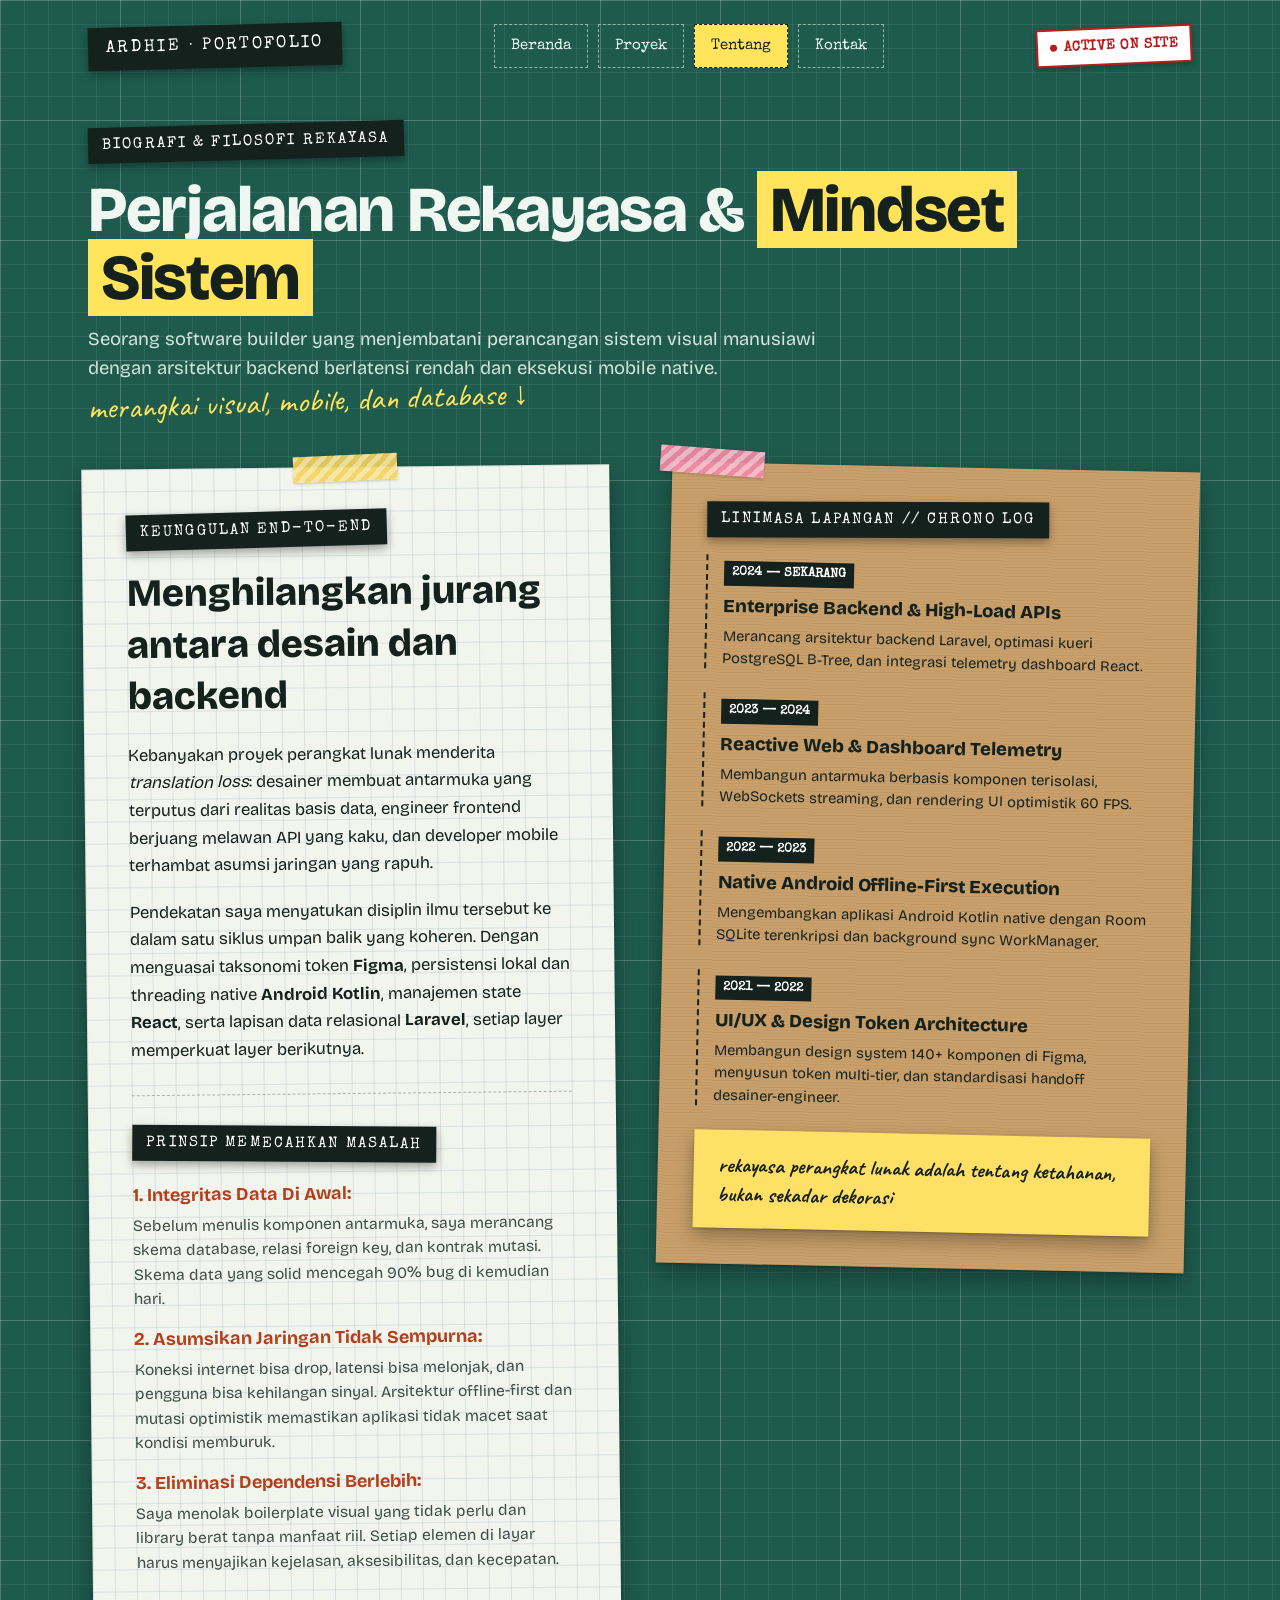
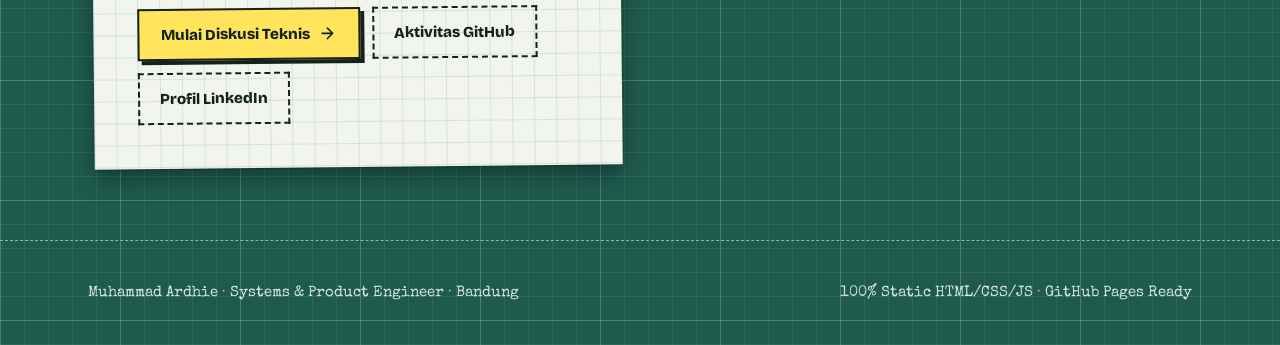
==== commit 246cff61: "Portfolio v1" ====
--- a/about.html
+++ b/about.html
@@ -23,7 +23,7 @@
         <nav aria-label="Navigasi Utama">
           <ul class="nav-links">
             <li><a href="index.html" class="nav-link">Beranda</a></li>
-            <li><a href="works.html" class="nav-link">Semua Arsip</a></li>
+            <li><a href="index.html#android" class="nav-link">Proyek</a></li>
             <li><a href="about.html" class="nav-link active">Tentang</a></li>
             <li><a href="index.html#kontak" class="nav-link">Kontak</a></li>
           </ul>
@@ -106,8 +106,11 @@
               <span>Mulai Diskusi Teknis</span>
               <svg class="btn-icon" viewBox="0 0 24 24"><path d="M5 12h14M12 5l7 7-7 7"></path></svg>
             </a>
-            <a href="https://github.com/Ardhie1212" target="_blank" rel="noopener noreferrer" class="btn-scrapbook-alt" style="padding: 10px 20px; font-size: 0.95rem; color: var(--text-dark); border-color: var(--dymo-black);">
+            <a href="https://github.com/MuhammadArdhie" target="_blank" rel="noopener noreferrer" class="btn-scrapbook-alt" style="padding: 10px 20px; font-size: 0.95rem; color: var(--text-dark); border-color: var(--dymo-black);">
               <span>Aktivitas GitHub</span>
+            </a>
+            <a href="https://www.linkedin.com/in/muhammad-ardhie-abdul-ghani/" target="_blank" rel="noopener noreferrer" class="btn-scrapbook-alt" style="padding: 10px 20px; font-size: 0.95rem; color: var(--text-dark); border-color: var(--dymo-black);">
+              <span>Profil LinkedIn</span>
             </a>
           </div>
         </article>
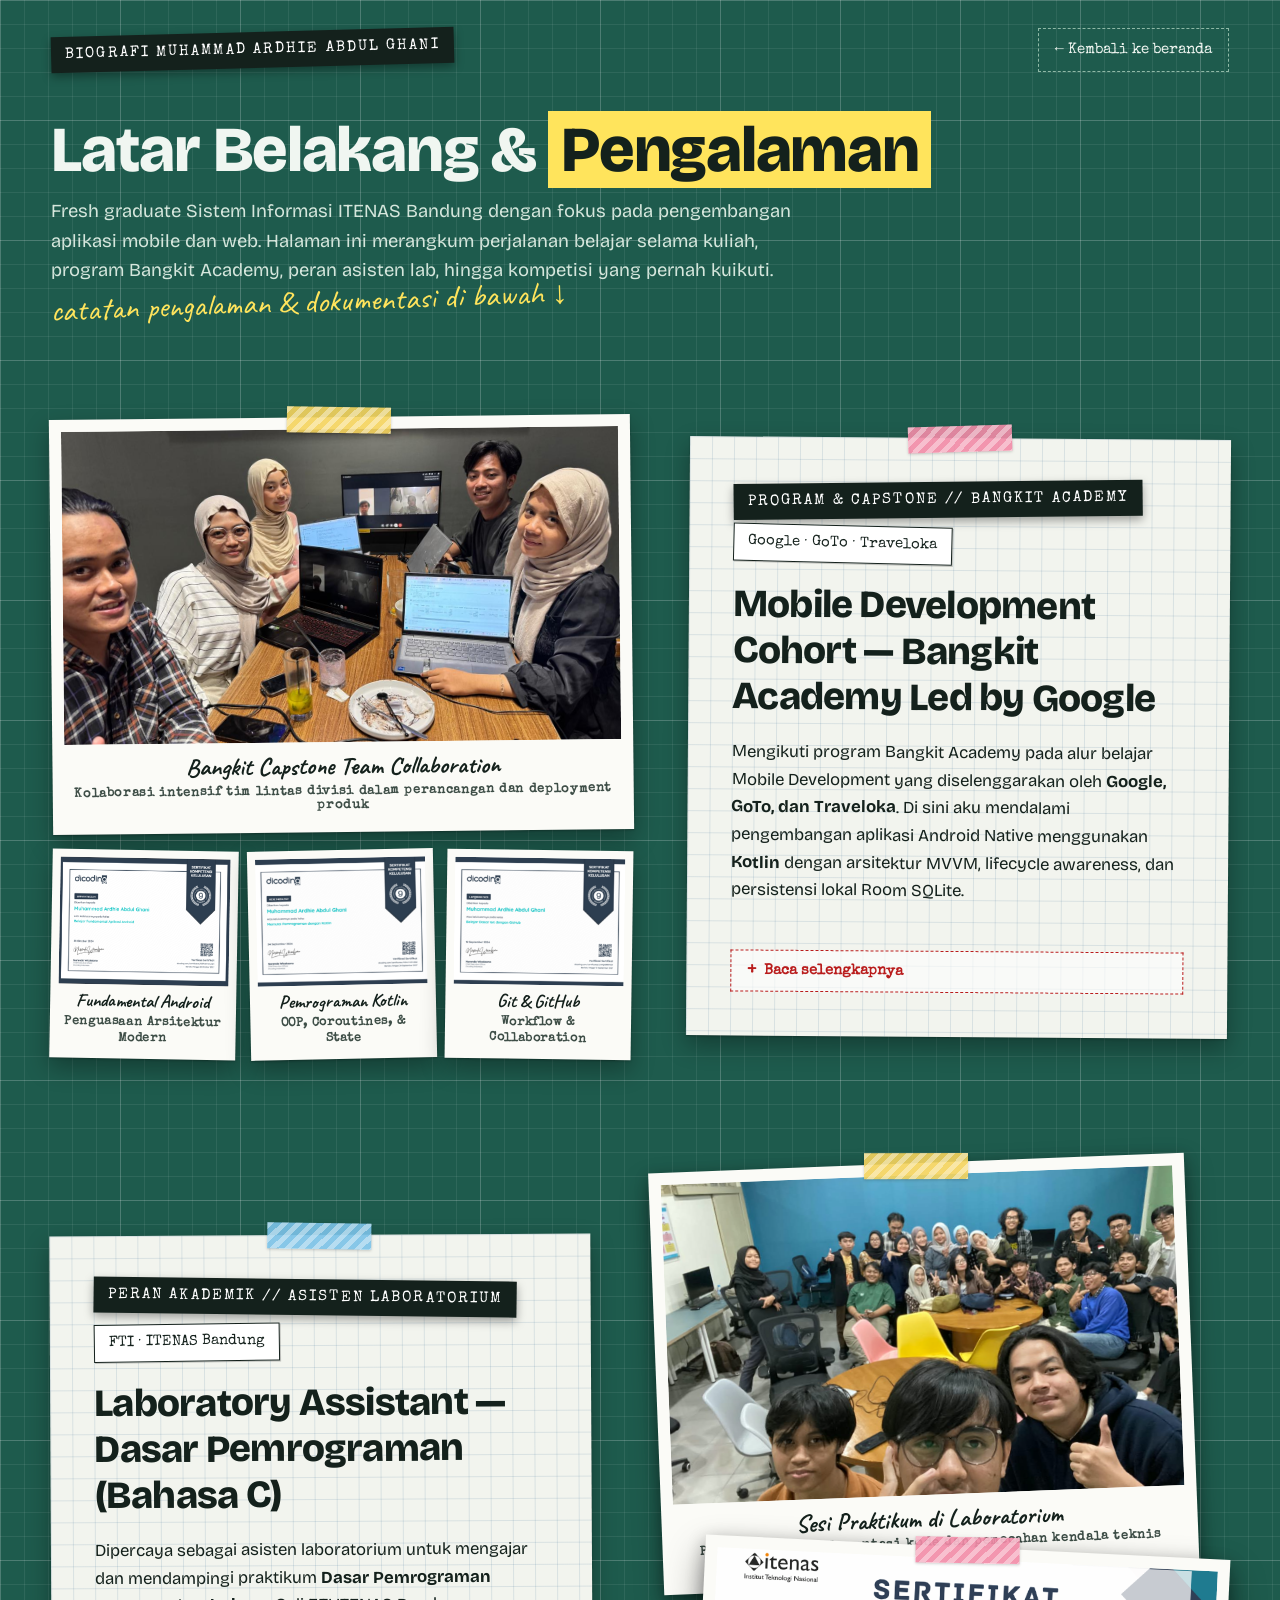
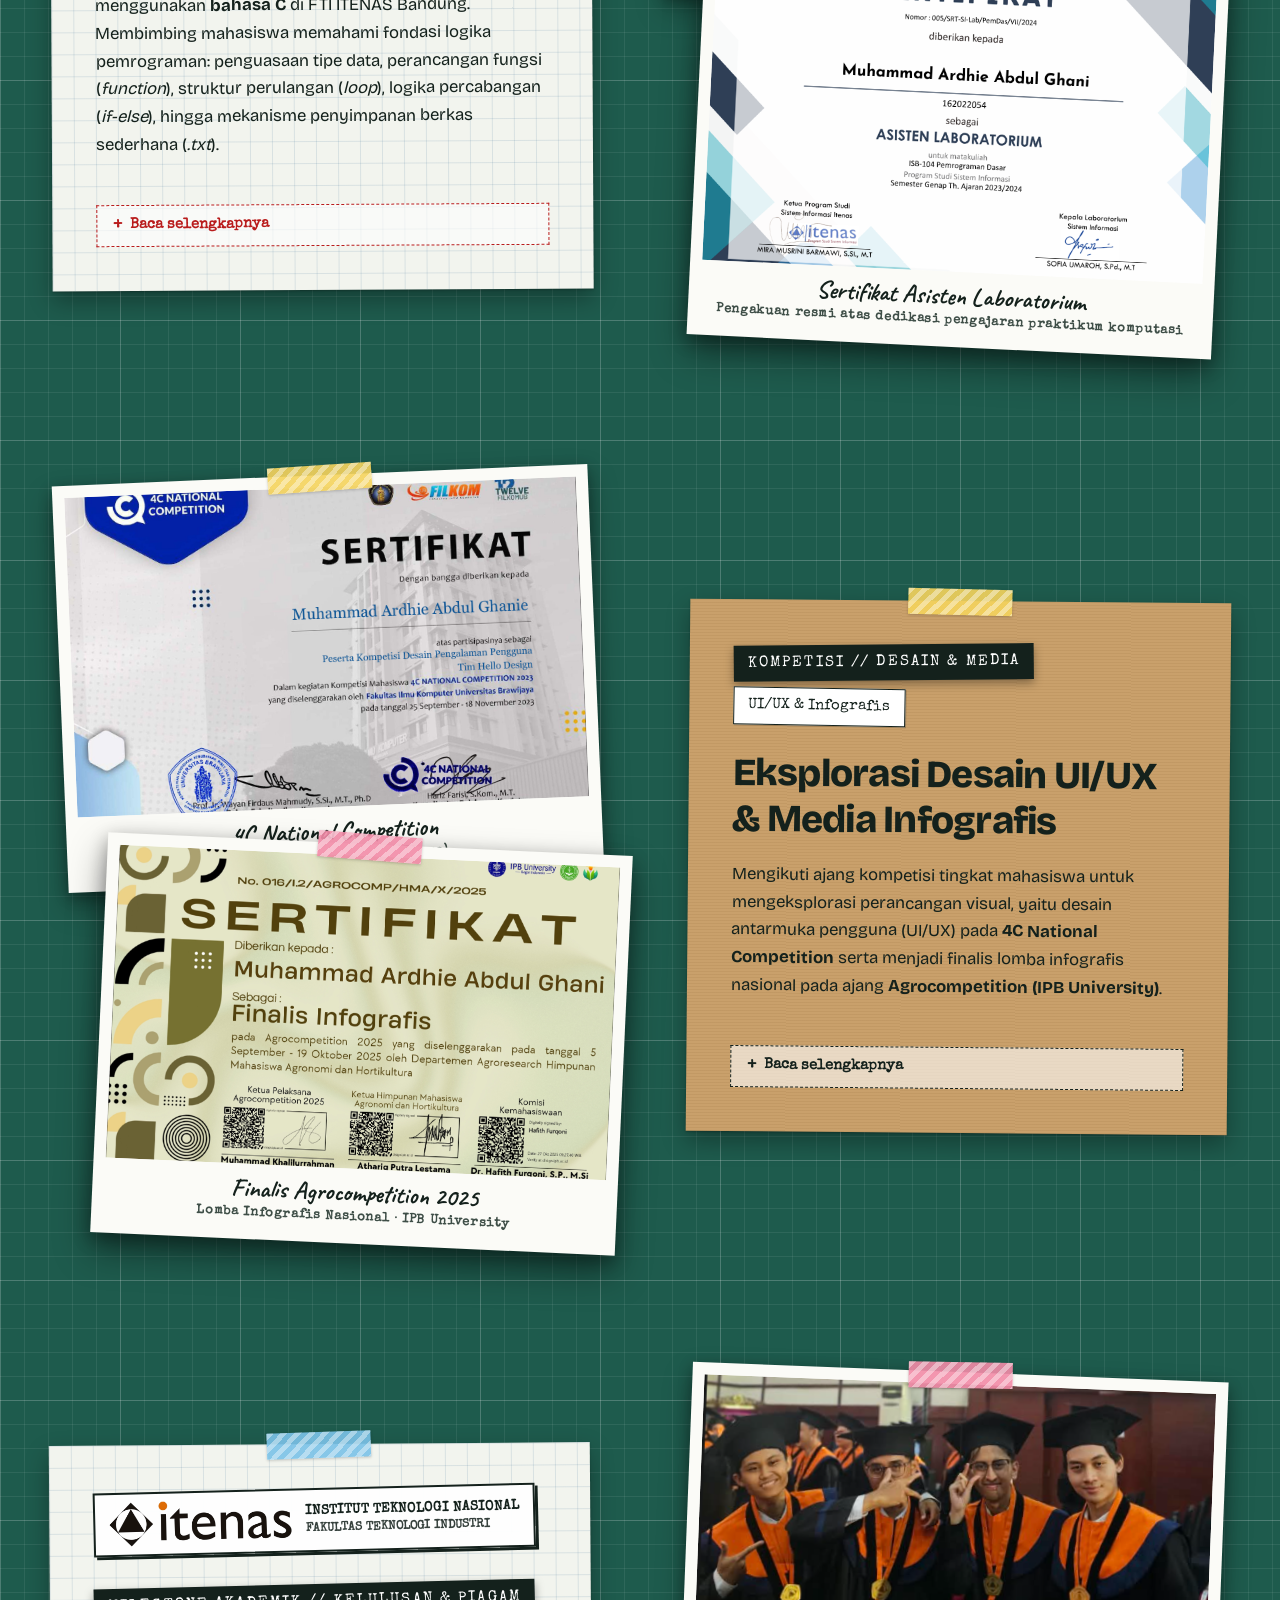
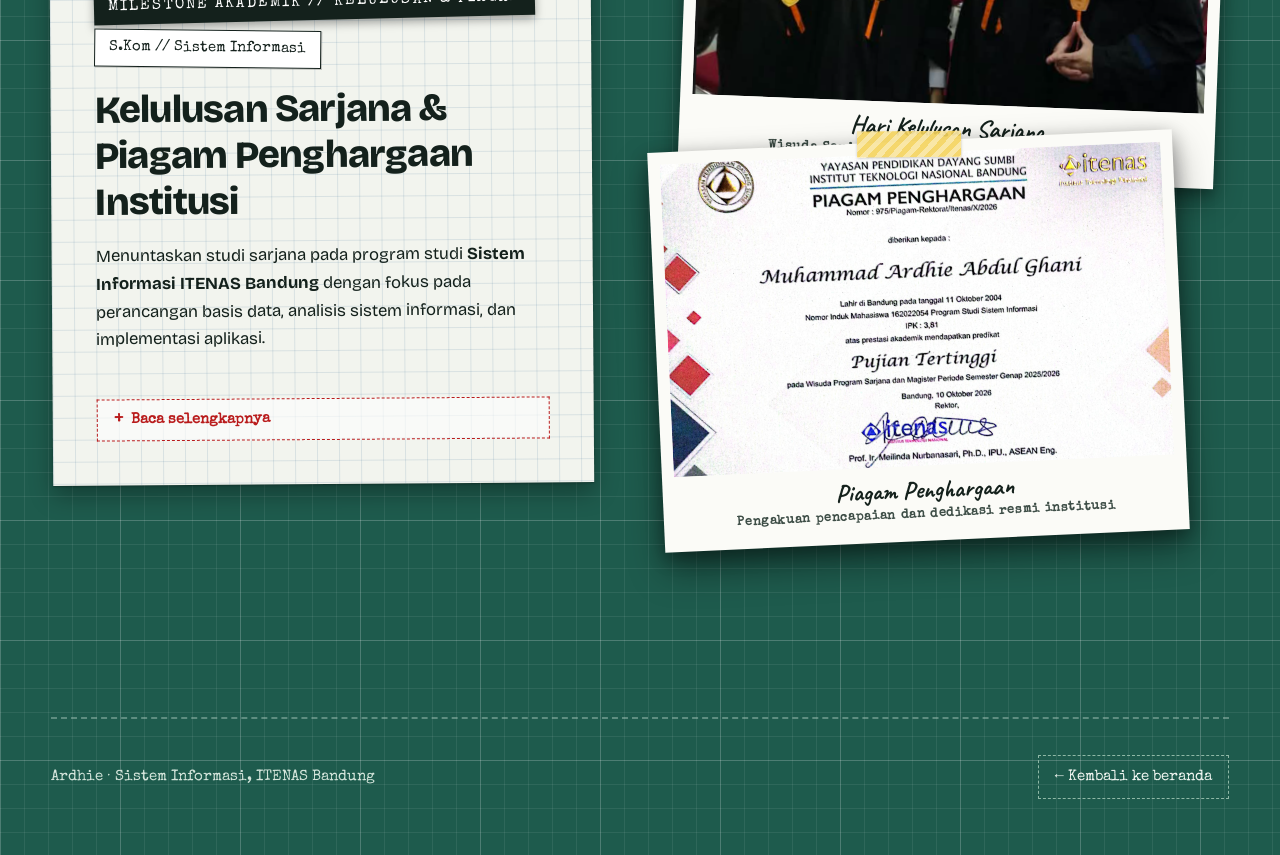
==== commit 22b15b06: "About Page" ====
--- a/about.html
+++ b/about.html
@@ -3,181 +3,473 @@
 <head>
   <meta charset="UTF-8">
   <meta name="viewport" content="width=device-width, initial-scale=1.0">
-  <title>Perjalanan Rekayasa &amp; Mindset — Muhammad Ardhie</title>
-  <meta name="description" content="Perjalanan rekayasa perangkat lunak, filosofi sistem, dan kapabilitas Muhammad Ardhie — Systems &amp; Product Engineer.">
+  <title>Latar Belakang &amp; Pengalaman — Muhammad Ardhie</title>
+  <meta name="description" content="Latar belakang pendidikan, pengalaman belajar, dan dokumentasi kegiatan Muhammad Ardhie — Fresh Graduate Sistem Informasi ITENAS Bandung.">
   <link rel="icon" type="image/svg+xml" href="assets/favicon.svg">
   <link rel="stylesheet" href="css/style.css">
 </head>
 <body>
-
-  <!-- ========================================================================
-       NAVBAR (TAPE & DYMO LABEL HEADER)
-       ======================================================================== -->
-  <header class="site-header">
-    <div class="container">
-      <div class="nav-wrapper">
-        <a href="index.html" class="brand-dymo" aria-label="Muhammad Ardhie Beranda">
-          <span>Ardhie · Portofolio</span>
-        </a>
-
-        <nav aria-label="Navigasi Utama">
-          <ul class="nav-links">
-            <li><a href="index.html" class="nav-link">Beranda</a></li>
-            <li><a href="index.html#android" class="nav-link">Proyek</a></li>
-            <li><a href="about.html" class="nav-link active">Tentang</a></li>
-            <li><a href="index.html#kontak" class="nav-link">Kontak</a></li>
-          </ul>
-        </nav>
-
-        <div class="nav-actions">
-          <div class="stamp-badge" title="Status ketersediaan aktif">
-            <span class="stamp-dot"></span>
-            <span>ACTIVE ON SITE</span>
-          </div>
-
-          <button class="nav-toggle" aria-label="Buka menu navigasi" aria-expanded="false">
-            <svg class="btn-icon" viewBox="0 0 24 24"><path d="M4 6h16M4 12h16M4 18h16"></path></svg>
-          </button>
+  <div class="wrap">
+    <div class="wrap-inner">
+      <!-- ====== ATAS (NAVBAR SEPERTI HALAMAN PROYEK) ====== -->
+      <nav class="top" aria-label="Navigasi">
+      <span class="dymo">BIOGRAFI MUHAMMAD ARDHIE ABDUL GHANI</span>
+      <a class="back" href="index.html">← Kembali ke beranda</a>
+    </nav>
+
+    <main style="padding-top: 16px; padding-bottom: 24px;">
+      <!-- Page Header -->
+      <div style="margin-bottom: 40px;">
+        <h1 style="font-size: clamp(2.4rem, 5vw, 4rem); font-weight: 800; line-height: 1.05; color: var(--text-light); letter-spacing: -0.02em;">
+          Latar Belakang &amp; <span class="marker-highlight">Pengalaman</span>
+        </h1>
+        <p style="font-size: 1.15rem; color: var(--text-muted-light); max-width: 64ch; margin-top: 14px; line-height: 1.6;">
+          Fresh graduate Sistem Informasi ITENAS Bandung dengan fokus pada pengembangan aplikasi mobile dan web. Halaman ini merangkum perjalanan belajar selama kuliah, program Bangkit Academy, peran asisten lab, hingga kompetisi yang pernah kuikuti.
+        </p>
+        <div class="handwritten-note" style="margin-top: 8px;">
+          catatan pengalaman &amp; dokumentasi di bawah &darr;
         </div>
       </div>
-    </div>
-  </header>
-
-  <main>
-    <div class="container" style="padding-top: 32px; padding-bottom: 72px;">
-      <!-- Page Header -->
-      <div style="margin-bottom: 40px;">
-        <div class="dymo-badge" style="--rot: -1.5deg; margin-bottom: 16px;">Biografi &amp; Filosofi Rekayasa</div>
-        <h1 style="font-size: clamp(2.4rem, 5vw, 4rem); font-weight: 800; line-height: 1.05; color: var(--text-light); letter-spacing: -0.02em;">
-          Perjalanan Rekayasa &amp; <span class="marker-highlight">Mindset Sistem</span>
-        </h1>
-        <p style="font-size: 1.15rem; color: var(--text-muted-light); max-width: 64ch; margin-top: 14px; line-height: 1.6;">
-          Seorang software builder yang menjembatani perancangan sistem visual manusiawi dengan arsitektur backend berlatensi rendah dan eksekusi mobile native.
-        </p>
-        <div class="handwritten-note" style="margin-top: 8px;">
-          merangkai visual, mobile, dan database &darr;
+
+      <!-- ========================================================================
+           SECTION 1: BANGKIT ACADEMY (KANAN-KIRI)
+           Sisi Kiri: 1 Foto Besar di atas + 3 Foto Sertifikat di bawahnya (tanpa tulisan sertifikat pendukung)
+           Sisi Kanan: Dossier Pengalaman & Kurikulum Capstone
+           ======================================================================== -->
+      <!-- ========================================================================
+           SECTION 1: BANGKIT ACADEMY (KANAN-KIRI SEIMBANG)
+           Sisi Visual: 1 Foto Tim Besar di atas + 3 Foto Sertifikat di bawahnya
+           Sisi Teks: Ringkasan Padat + Details Collapse / Expand Baca Selengkapnya
+           ======================================================================== -->
+      <section class="about-chapter">
+        <!-- Kolom Visual Kiri: Ukuran Diperbesar -->
+        <div class="about-chapter-visual">
+          <div class="about-media-stack">
+            <!-- 1 Foto Besar: Team Project (Main Focus) -->
+            <figure class="scrap-polaroid pin-item" style="--r: -0.6deg;">
+              <div class="washi-tape-strip tape-amber" style="top: -10px; --tape-rot: 1.5deg;"></div>
+              <div class="scrap-shot" style="aspect-ratio: 16 / 9; max-height: 400px;">
+                <img src="assets/about/Bangkit_Team_Project.jpg" alt="Dokumentasi Bangkit Academy Capstone Team Project" loading="lazy">
+              </div>
+              <figcaption>
+                Bangkit Capstone Team Collaboration
+                <small>Kolaborasi intensif tim lintas divisi dalam perancangan dan deployment produk</small>
+              </figcaption>
+            </figure>
+
+            <!-- 3 Foto Sertifikat Berjejer di Bawahnya -->
+            <div class="about-cert-grid">
+              <figure class="scrap-polaroid pin-item" style="--r: 1deg;">
+                <div class="scrap-shot" style="aspect-ratio: 4 / 3;">
+                  <img src="assets/about/Bangkit_Fundamental_Android.png" alt="Sertifikat Bangkit Fundamental Android" loading="lazy">
+                </div>
+                <figcaption style="font-size: 1.15rem; padding-bottom: 2px;">
+                  Fundamental Android
+                  <small>Penguasaan Arsitektur Modern</small>
+                </figcaption>
+              </figure>
+
+              <figure class="scrap-polaroid pin-item" style="--r: -1.2deg;">
+                <div class="scrap-shot" style="aspect-ratio: 4 / 3;">
+                  <img src="assets/about/Bangkit_Kotlin.png" alt="Sertifikat Bangkit Pemrograman Kotlin" loading="lazy">
+                </div>
+                <figcaption style="font-size: 1.15rem; padding-bottom: 2px;">
+                  Pemrograman Kotlin
+                  <small>OOP, Coroutines, &amp; State</small>
+                </figcaption>
+              </figure>
+
+              <figure class="scrap-polaroid pin-item" style="--r: 0.8deg;">
+                <div class="scrap-shot" style="aspect-ratio: 4 / 3;">
+                  <img src="assets/about/Bangkit_Git.png" alt="Sertifikat Bangkit Dasar Git dengan GitHub" loading="lazy">
+                </div>
+                <figcaption style="font-size: 1.15rem; padding-bottom: 2px;">
+                  Git &amp; GitHub
+                  <small>Workflow &amp; Collaboration</small>
+                </figcaption>
+              </figure>
+            </div>
+          </div>
         </div>
-      </div>
-
-      <!-- Two-Column Desk Layout -->
-      <div style="display: grid; grid-template-columns: repeat(auto-fit, minmax(320px, 1fr)); gap: 48px; align-items: start;">
-        
-        <!-- Left: Narrative Paper Spread -->
-        <article class="pin-item paper-card-grid" style="--r: -0.6deg;">
-          <div class="washi-tape-strip tape-amber" style="--tape-rot: -2deg;"></div>
+
+        <!-- Kolom Teks Kanan: Seimbang dengan Collapse / Expand -->
+        <article class="about-chapter-text pin-item paper-card-grid" style="--r: 0.4deg;">
+          <div class="washi-tape-strip tape-pink" style="--tape-rot: -2deg;"></div>
           
-          <div class="dymo-badge" style="--rot: -1deg; align-self: flex-start;">Keunggulan End-to-End</div>
-          <h2 style="font-size: clamp(1.8rem, 3vw, 2.4rem); font-weight: 800; line-height: 1.35; color: var(--text-dark);">
-            Menghilangkan jurang antara desain dan backend
+          <div style="display: flex; flex-wrap: wrap; justify-content: space-between; align-items: baseline; gap: 8px;">
+            <div class="dymo-badge" style="--rot: -1deg;">Program &amp; Capstone // Bangkit Academy</div>
+            <span class="craft-tag" style="--rot: 1deg;">Google · GoTo · Traveloka</span>
+          </div>
+
+          <h2 style="font-size: clamp(1.85rem, 3vw, 2.4rem); font-weight: 800; color: var(--text-dark); line-height: 1.2; letter-spacing: -0.02em;">
+            Mobile Development Cohort — Bangkit Academy Led by Google
           </h2>
+
           <p style="font-size: 1.05rem; line-height: 1.65; color: var(--text-dark);">
-            Kebanyakan proyek perangkat lunak menderita <em>translation loss</em>: desainer membuat antarmuka yang terputus dari realitas basis data, engineer frontend berjuang melawan API yang kaku, dan developer mobile terhambat asumsi jaringan yang rapuh.
+            Mengikuti program Bangkit Academy pada alur belajar Mobile Development yang diselenggarakan oleh <strong>Google, GoTo, dan Traveloka</strong>. Di sini aku mendalami pengembangan aplikasi Android Native menggunakan <strong>Kotlin</strong> dengan arsitektur MVVM, lifecycle awareness, dan persistensi lokal Room SQLite.
           </p>
+
+          <details class="about-details">
+            <summary>Baca selengkapnya</summary>
+            <div class="about-more-content">
+              <p style="font-size: 0.98rem; line-height: 1.6; color: var(--text-muted-dark);">
+                Kurikulum mendalam mencakup pengelolaan asynchronous data streams menggunakan Coroutines &amp; Flow, integrasi RESTful API, serta standarisasi Git branching collaboration tingkat industri.
+              </p>
+              <p style="font-size: 0.98rem; line-height: 1.6; color: var(--text-muted-dark);">
+                Puncak program diselesaikan melalui <strong>Capstone Project</strong> kolaboratif: memimpin pengembangan modul client mobile native yang terintegrasi langsung dengan model machine learning dan cloud backend server tim lintas disiplin ilmu.
+              </p>
+              <div style="display: flex; flex-wrap: wrap; gap: 8px; margin-top: 4px;">
+                <span class="craft-tag dashed" style="font-size: 0.82rem;">Kotlin Native</span>
+                <span class="craft-tag dashed" style="font-size: 0.82rem;">MVVM Architecture</span>
+                <span class="craft-tag dashed" style="font-size: 0.82rem;">Room Persistence</span>
+                <span class="craft-tag dashed" style="font-size: 0.82rem;">Cross-Cohort Capstone</span>
+              </div>
+            </div>
+          </details>
+        </article>
+      </section>
+
+      <!-- ========================================================================
+           SECTION 2: ASISTEN LABORATORIUM (KANAN-KIRI DENGAN SUSUNAN ATAS-BAWAH ARTISTIK)
+           Sisi Kiri: Dossier Peran & Tanggung Jawab + Details Collapse / Expand
+           Sisi Kanan: Foto Praktikum di Atas & Sertifikat di Bawah (Tidak Lurus, Offset Bertingkat)
+           ======================================================================== -->
+      <section class="about-chapter reverse">
+        <!-- Kolom Visual Kanan: Susunan Atas-Bawah Artistik (Offset & Overlapping) -->
+        <div class="about-chapter-visual">
+          <div class="about-vertical-offset-stack">
+            <!-- Foto Praktikum di Atas (Agak ke Kiri, Miring Sedikit) -->
+            <figure class="scrap-polaroid pin-item polaroid-top" style="--r: -2.2deg;">
+              <div class="washi-tape-strip tape-amber" style="top: -10px; --tape-rot: 2deg;"></div>
+              <div class="scrap-shot" style="aspect-ratio: 16 / 10;">
+                <img src="assets/about/lab_assistant.jpeg" alt="Dokumentasi Sesi Asistensi Laboratorium di Ruang Lab" loading="lazy">
+              </div>
+              <figcaption>
+                Sesi Praktikum di Laboratorium
+                <small>Pendampingan implementasi kode dan pemecahan kendala teknis mahasiswa</small>
+              </figcaption>
+            </figure>
+
+            <!-- Sertifikat Asisten di Bawah (Bergeser ke Kanan, Bertingkat Overlap, Kemiringan Berlawanan) -->
+            <figure class="scrap-polaroid pin-item polaroid-bottom" style="--r: 2.8deg;">
+              <div class="washi-tape-strip tape-pink" style="top: -10px; --tape-rot: -1.8deg;"></div>
+              <div class="scrap-shot" style="aspect-ratio: 16 / 10;">
+                <img src="assets/about/lab_assistant_cert.png" alt="Sertifikat Resmi Asisten Laboratorium ITENAS" loading="lazy">
+              </div>
+              <figcaption>
+                Sertifikat Asisten Laboratorium
+                <small>Pengakuan resmi atas dedikasi pengajaran praktikum komputasi</small>
+              </figcaption>
+            </figure>
+          </div>
+        </div>
+
+        <!-- Kolom Teks Kiri -->
+        <article class="about-chapter-text pin-item paper-card-grid" style="--r: -0.3deg;">
+          <div class="washi-tape-strip tape-cyan" style="--tape-rot: 1deg;"></div>
+
+          <div style="display: flex; flex-wrap: wrap; justify-content: space-between; align-items: baseline; gap: 8px;">
+            <div class="dymo-badge" style="--rot: 1deg;">Peran Akademik // Asisten Laboratorium</div>
+            <span class="craft-tag" style="--rot: -0.5deg;">FTI · ITENAS Bandung</span>
+          </div>
+
+          <h2 style="font-size: clamp(1.85rem, 3vw, 2.4rem); font-weight: 800; color: var(--text-dark); line-height: 1.2; letter-spacing: -0.02em;">
+            Laboratory Assistant — Dasar Pemrograman (Bahasa C)
+          </h2>
+
           <p style="font-size: 1.05rem; line-height: 1.65; color: var(--text-dark);">
-            Pendekatan saya menyatukan disiplin ilmu tersebut ke dalam satu siklus umpan balik yang koheren. Dengan menguasai taksonomi token <strong>Figma</strong>, persistensi lokal dan threading native <strong>Android Kotlin</strong>, manajemen state <strong>React</strong>, serta lapisan data relasional <strong>Laravel</strong>, setiap layer memperkuat layer berikutnya.
+            Dipercaya sebagai asisten laboratorium untuk mengajar dan mendampingi praktikum <strong>Dasar Pemrograman</strong> menggunakan <strong>bahasa C</strong> di FTI ITENAS Bandung. Membimbing mahasiswa memahami fondasi logika pemrograman: penguasaan tipe data, perancangan fungsi (<em>function</em>), struktur perulangan (<em>loop</em>), logika percabangan (<em>if-else</em>), hingga mekanisme penyimpanan berkas sederhana (<em>.txt</em>).
           </p>
 
-          <hr style="border: none; border-top: 1.5px dashed var(--dymo-black); margin-block: 12px; opacity: 0.3;">
-
-          <div class="dymo-badge" style="--rot: 1deg; align-self: flex-start;">Prinsip Memecahkan Masalah</div>
-          <div style="display: flex; flex-direction: column; gap: 14px;">
-            <div>
-              <strong style="color: var(--accent-code-red);">1. Integritas Data Di Awal:</strong>
-              <p style="font-size: 0.98rem; line-height: 1.55; color: var(--text-muted-dark); margin-top: 4px;">
-                Sebelum menulis komponen antarmuka, saya merancang skema database, relasi foreign key, dan kontrak mutasi. Skema data yang solid mencegah 90% bug di kemudian hari.
-              </p>
-            </div>
-            <div>
-              <strong style="color: var(--accent-code-red);">2. Asumsikan Jaringan Tidak Sempurna:</strong>
-              <p style="font-size: 0.98rem; line-height: 1.55; color: var(--text-muted-dark); margin-top: 4px;">
-                Koneksi internet bisa drop, latensi bisa melonjak, dan pengguna bisa kehilangan sinyal. Arsitektur offline-first dan mutasi optimistik memastikan aplikasi tidak macet saat kondisi memburuk.
-              </p>
-            </div>
-            <div>
-              <strong style="color: var(--accent-code-red);">3. Eliminasi Dependensi Berlebih:</strong>
-              <p style="font-size: 0.98rem; line-height: 1.55; color: var(--text-muted-dark); margin-top: 4px;">
-                Saya menolak boilerplate visual yang tidak perlu dan library berat tanpa manfaat riil. Setiap elemen di layar harus menyajikan kejelasan, aksesibilitas, dan kecepatan.
-              </p>
-            </div>
-          </div>
-
-          <div style="display: flex; gap: 12px; flex-wrap: wrap; margin-top: 16px;">
-            <a href="index.html#kontak" class="btn-scrapbook" style="padding: 10px 22px; font-size: 0.95rem;">
-              <span>Mulai Diskusi Teknis</span>
-              <svg class="btn-icon" viewBox="0 0 24 24"><path d="M5 12h14M12 5l7 7-7 7"></path></svg>
-            </a>
-            <a href="https://github.com/MuhammadArdhie" target="_blank" rel="noopener noreferrer" class="btn-scrapbook-alt" style="padding: 10px 20px; font-size: 0.95rem; color: var(--text-dark); border-color: var(--dymo-black);">
-              <span>Aktivitas GitHub</span>
-            </a>
-            <a href="https://www.linkedin.com/in/muhammad-ardhie-abdul-ghani/" target="_blank" rel="noopener noreferrer" class="btn-scrapbook-alt" style="padding: 10px 20px; font-size: 0.95rem; color: var(--text-dark); border-color: var(--dymo-black);">
-              <span>Profil LinkedIn</span>
-            </a>
-          </div>
+          <details class="about-details">
+            <summary>Baca selengkapnya</summary>
+            <div class="about-more-content">
+              <p style="font-size: 0.98rem; line-height: 1.6; color: var(--text-muted-dark);">
+                Aktivitas asistensi mencakup penjelasan alur algoritma di hadapan kelas praktikum, mendampingi mahasiswa saat mengerjakan latihan pemrograman di meja lab, serta membantu penelusuran kesalahan sintaks maupun logika program.
+              </p>
+              <p style="font-size: 0.98rem; line-height: 1.6; color: var(--text-muted-dark);">
+                Pengalaman mengajar ini memperkuat pemahaman mendalam mengenai alokasi memori, manajemen pointer, dan kebiasaan menulis kode yang bersih serta terstruktur sejak tingkat dasar.
+              </p>
+              <div style="display: flex; flex-wrap: wrap; gap: 8px; margin-top: 4px;">
+                <span class="craft-tag dashed" style="font-size: 0.82rem;">Bahasa C</span>
+                <span class="craft-tag dashed" style="font-size: 0.82rem;">Tipe Data &amp; Function</span>
+                <span class="craft-tag dashed" style="font-size: 0.82rem;">Loop &amp; If-Else</span>
+                <span class="craft-tag dashed" style="font-size: 0.82rem;">Penyimpanan File (.txt)</span>
+                <span class="craft-tag dashed" style="font-size: 0.82rem;">Praktikum Laboratorium</span>
+              </div>
+            </div>
+          </details>
         </article>
-
-        <!-- Right: Kraft Timeline Card -->
-        <aside class="pin-item paper-card-kraft" style="--r: 1.2deg;">
-          <div class="washi-tape-strip tape-pink" style="top: -14px; left: 40px; --tape-rot: 3deg;"></div>
-          
-          <div class="dymo-badge" style="--rot: -1deg; margin-bottom: 20px;">Linimasa Lapangan // Chrono Log</div>
-
-          <div style="display: flex; flex-direction: column; gap: 24px;">
-            <div style="border-left: 2px dashed var(--dymo-black); padding-left: 16px;">
-              <span style="background: var(--dymo-black); color: #ffffff; padding: 2px 8px; font-family: var(--font-typewriter); font-size: 0.8rem; font-weight: 700; display: inline-block;">2024 &mdash; SEKARANG</span>
-              <h3 style="font-size: 1.15rem; font-weight: 800; margin-top: 6px; color: var(--dymo-black);">Enterprise Backend &amp; High-Load APIs</h3>
-              <p style="font-size: 0.92rem; line-height: 1.5; color: var(--text-dark); margin-top: 4px;">
-                Merancang arsitektur backend Laravel, optimasi kueri PostgreSQL B-Tree, dan integrasi telemetry dashboard React.
-              </p>
-            </div>
-
-            <div style="border-left: 2px dashed var(--dymo-black); padding-left: 16px;">
-              <span style="background: var(--dymo-black); color: #ffffff; padding: 2px 8px; font-family: var(--font-typewriter); font-size: 0.8rem; font-weight: 700; display: inline-block;">2023 &mdash; 2024</span>
-              <h3 style="font-size: 1.15rem; font-weight: 800; margin-top: 6px; color: var(--dymo-black);">Reactive Web &amp; Dashboard Telemetry</h3>
-              <p style="font-size: 0.92rem; line-height: 1.5; color: var(--text-dark); margin-top: 4px;">
-                Membangun antarmuka berbasis komponen terisolasi, WebSockets streaming, dan rendering UI optimistik 60 FPS.
-              </p>
-            </div>
-
-            <div style="border-left: 2px dashed var(--dymo-black); padding-left: 16px;">
-              <span style="background: var(--dymo-black); color: #ffffff; padding: 2px 8px; font-family: var(--font-typewriter); font-size: 0.8rem; font-weight: 700; display: inline-block;">2022 &mdash; 2023</span>
-              <h3 style="font-size: 1.15rem; font-weight: 800; margin-top: 6px; color: var(--dymo-black);">Native Android Offline-First Execution</h3>
-              <p style="font-size: 0.92rem; line-height: 1.5; color: var(--text-dark); margin-top: 4px;">
-                Mengembangkan aplikasi Android Kotlin native dengan Room SQLite terenkripsi dan background sync WorkManager.
-              </p>
-            </div>
-
-            <div style="border-left: 2px dashed var(--dymo-black); padding-left: 16px;">
-              <span style="background: var(--dymo-black); color: #ffffff; padding: 2px 8px; font-family: var(--font-typewriter); font-size: 0.8rem; font-weight: 700; display: inline-block;">2021 &mdash; 2022</span>
-              <h3 style="font-size: 1.15rem; font-weight: 800; margin-top: 6px; color: var(--dymo-black);">UI/UX &amp; Design Token Architecture</h3>
-              <p style="font-size: 0.92rem; line-height: 1.5; color: var(--text-dark); margin-top: 4px;">
-                Membangun design system 140+ komponen di Figma, menyusun token multi-tier, dan standardisasi handoff desainer-engineer.
-              </p>
-            </div>
-          </div>
-
-          <div class="sticky-note-card" style="margin-top: 24px; font-size: 1.35rem;">
-            rekayasa perangkat lunak adalah tentang ketahanan, bukan sekadar dekorasi
-          </div>
-        </aside>
-
-      </div>
-    </div>
+      </section>
+
+      <!-- ========================================================================
+           SECTION 3: HASIL KOMPETISI NASIONAL (SUSUNAN ATAS-BAWAH ARTISTIK)
+           Sisi Kiri: 4C National Competition (Atas) & Finalis Agrocompetition (Bawah Offset)
+           Sisi Kanan: Dossier Pengujian Solusi di Bawah Tekanan Kompetisi
+           ======================================================================== -->
+      <section class="about-chapter">
+        <!-- Kolom Visual Kiri: Susunan Atas-Bawah Artistik (Offset & Overlapping) -->
+        <div class="about-chapter-visual">
+          <div class="about-vertical-offset-stack">
+            <!-- 4C National Competition di Atas (Agak ke Kiri, Miring Sedikit) -->
+            <figure class="scrap-polaroid pin-item polaroid-top" style="--r: -2.4deg;">
+              <div class="washi-tape-strip tape-amber" style="top: -10px; --tape-rot: -1.5deg;"></div>
+              <div class="scrap-shot" style="aspect-ratio: 16 / 10;">
+                <img src="assets/about/4C_National_Competition.png" alt="Sertifikat 4C National Competition" loading="lazy">
+              </div>
+              <figcaption>
+                4C National Competition
+                <small>Desain Prototipe UI/UX (Figma)</small>
+              </figcaption>
+            </figure>
+
+            <!-- Finalis Agrocompetition di Bawah (Bergeser ke Kanan, Overlap Bertingkat) -->
+            <figure class="scrap-polaroid pin-item polaroid-bottom" style="--r: 2.6deg;">
+              <div class="washi-tape-strip tape-pink" style="top: -10px; --tape-rot: 2deg;"></div>
+              <div class="scrap-shot" style="aspect-ratio: 16 / 10;">
+                <img src="assets/about/Finalis_Agrocompetition.png" alt="Sertifikat Finalis Agrocompetition" loading="lazy">
+              </div>
+              <figcaption>
+                Finalis Agrocompetition 2025
+                <small>Lomba Infografis Nasional · IPB University</small>
+              </figcaption>
+            </figure>
+          </div>
+        </div>
+
+        <!-- Kolom Teks Kanan: Dossier Kompetisi + Details -->
+        <article class="about-chapter-text pin-item paper-card-kraft" style="--r: 0.5deg;">
+          <div class="washi-tape-strip tape-amber" style="--tape-rot: 1deg;"></div>
+
+          <div style="display: flex; flex-wrap: wrap; justify-content: space-between; align-items: baseline; gap: 8px;">
+            <div class="dymo-badge" style="--rot: -1deg;">Kompetisi // Desain &amp; Media</div>
+            <span class="craft-tag" style="--rot: 0.5deg;">UI/UX &amp; Infografis</span>
+          </div>
+
+          <h2 style="font-size: clamp(1.85rem, 3vw, 2.4rem); font-weight: 800; color: var(--dymo-black); line-height: 1.2; letter-spacing: -0.02em; margin-top: 6px;">
+            Eksplorasi Desain UI/UX &amp; Media Infografis
+          </h2>
+
+          <p style="font-size: 1.05rem; line-height: 1.65; color: var(--dymo-black);">
+            Mengikuti ajang kompetisi tingkat mahasiswa untuk mengeksplorasi perancangan visual, yaitu desain antarmuka pengguna (UI/UX) pada <strong>4C National Competition</strong> serta menjadi finalis lomba infografis nasional pada ajang <strong>Agrocompetition (IPB University)</strong>.
+          </p>
+
+          <details class="about-details">
+            <summary style="border-color: var(--dymo-black); color: var(--dymo-black);">Baca selengkapnya</summary>
+            <div class="about-more-content">
+              <p style="font-size: 0.98rem; line-height: 1.6; color: var(--text-dark);">
+                Pada ajang 4C National Competition, kegiatan berfokus pada penyusunan desain UI/UX menggunakan Figma, mencakup pembuatan rancangan wireframe, pemilihan komponen visual, dan perakitan prototipe alur interaksi aplikasi.
+              </p>
+              <p style="font-size: 0.98rem; line-height: 1.6; color: var(--text-dark);">
+                Sedangkan pada Agrocompetition 2025 (diselenggarakan oleh HMA IPB University), karya infografis yang dirancang berfokus menjawab tantangan rendahnya minat generasi muda terhadap sektor pertanian melalui pendekatan <strong>Framework Ten-O</strong>:
+              </p>
+              <ul style="margin: 0; padding-left: 20px; font-size: 0.93rem; line-height: 1.6; color: var(--text-dark);">
+                <li><strong>Capital &amp; Empowerment:</strong> Penguatan kesejahteraan ekonomi petani melalui skema asuransi pertanian serta kepastian pembelian hasil panen lewat kontrak di muka.</li>
+                <li><strong>Confident:</strong> Merombak persepsi publik agar profesi petani dipandang modern, bergengsi, dan relevan dengan teknologi bagi generasi muda.</li>
+              </ul>
+              <div style="display: flex; flex-wrap: wrap; gap: 8px; margin-top: 4px;">
+                <span class="craft-tag dashed" style="font-size: 0.82rem;">Desain UI/UX</span>
+                <span class="craft-tag dashed" style="font-size: 0.82rem;">Figma Prototyping</span>
+                <span class="craft-tag dashed" style="font-size: 0.82rem;">Infografis Nasional</span>
+                <span class="craft-tag dashed" style="font-size: 0.82rem;">Framework Ten-O</span>
+                <span class="craft-tag dashed" style="font-size: 0.82rem;">IPB University</span>
+              </div>
+            </div>
+          </details>
+        </article>
+      </section>
+
+      <!-- ========================================================================
+           SECTION 4: KELULUSAN & PENGHARGAAN AKADEMIK (SUSUNAN ATAS-BAWAH ARTISTIK)
+           Sisi Kiri: Dossier Kelulusan dihiasi Logo ITENAS + Details Collapse / Expand
+           Sisi Kanan: Foto Wisuda di Atas & Piagam Penghargaan di Bawah (Offset Bertingkat)
+           ======================================================================== -->
+      <section class="about-chapter reverse">
+        <!-- Kolom Visual Kanan: Susunan Atas-Bawah Artistik (Offset & Overlapping) -->
+        <div class="about-chapter-visual">
+          <div class="about-vertical-offset-stack flip">
+            <!-- Foto Wisuda di Atas (Bergeser ke Kanan, Miring Sedikit) -->
+            <figure class="scrap-polaroid pin-item polaroid-top" style="--r: 2.2deg;">
+              <div class="washi-tape-strip tape-pink" style="top: -10px; --tape-rot: -1.2deg;"></div>
+              <div class="scrap-shot" style="aspect-ratio: 16 / 10;">
+                <img src="assets/about/Hari_Kelulusan.png" alt="Dokumentasi Hari Kelulusan Sarjana ITENAS" loading="lazy">
+              </div>
+              <figcaption>
+                Hari Kelulusan Sarjana
+                <small>Wisuda Sarjana Sistem Informasi ITENAS Bandung</small>
+              </figcaption>
+            </figure>
+
+            <!-- Piagam Penghargaan di Bawah (Bergeser ke Kiri, Overlap Bertingkat) -->
+            <figure class="scrap-polaroid pin-item polaroid-bottom" style="--r: -2.6deg;">
+              <div class="washi-tape-strip tape-amber" style="top: -10px; --tape-rot: 2.2deg;"></div>
+              <div class="scrap-shot" style="aspect-ratio: 16 / 10;">
+                <img src="assets/about/Piagam Penghargaan.jpg" alt="Piagam Penghargaan Akademik ITENAS" loading="lazy">
+              </div>
+              <figcaption>
+                Piagam Penghargaan
+                <small>Pengakuan pencapaian dan dedikasi resmi institusi</small>
+              </figcaption>
+            </figure>
+          </div>
+        </div>
+
+        <!-- Kolom Teks Kiri: Dihiasi Logo ITENAS + Details Collapse / Expand -->
+        <article class="about-chapter-text pin-item paper-card-grid" style="--r: -0.4deg;">
+          <div class="washi-tape-strip tape-cyan" style="--tape-rot: -1.5deg;"></div>
+
+          <!-- Hiasan Stempel Resmi Logo ITENAS -->
+          <div class="itenas-stamp">
+            <img src="assets/about/logo_itenas.png" alt="Logo Resmi ITENAS Bandung" loading="lazy">
+            <div class="itenas-stamp-text">
+              INSTITUT TEKNOLOGI NASIONAL<br>
+              <span style="font-size: 0.76rem; opacity: 0.85;">FAKULTAS TEKNOLOGI INDUSTRI</span>
+            </div>
+          </div>
+
+          <div style="display: flex; flex-wrap: wrap; justify-content: space-between; align-items: baseline; gap: 8px;">
+            <div class="dymo-badge" style="--rot: -1deg;">Milestone Akademik // Kelulusan &amp; Piagam</div>
+            <span class="craft-tag" style="--rot: 1deg;">S.Kom // Sistem Informasi</span>
+          </div>
+
+          <h2 style="font-size: clamp(1.85rem, 3vw, 2.4rem); font-weight: 800; color: var(--text-dark); line-height: 1.2; letter-spacing: -0.02em;">
+            Kelulusan Sarjana &amp; Piagam Penghargaan Institusi
+          </h2>
+
+          <p style="font-size: 1.05rem; line-height: 1.65; color: var(--text-dark);">
+            Menuntaskan studi sarjana pada program studi <strong>Sistem Informasi ITENAS Bandung</strong> dengan fokus pada perancangan basis data, analisis sistem informasi, dan implementasi aplikasi.
+          </p>
+
+          <details class="about-details">
+            <summary>Baca selengkapnya</summary>
+            <div class="about-more-content">
+              <p style="font-size: 0.98rem; line-height: 1.6; color: var(--text-muted-dark);">
+                Aktivitas akademik dan keterlibatan aktif selama masa perkuliahan memperoleh apresiasi melalui <strong>Piagam Penghargaan</strong> resmi dari pihak kampus.
+              </p>
+              <p style="font-size: 0.98rem; line-height: 1.6; color: var(--text-muted-dark);">
+                Kombinasi teori perkuliahan, pengalaman mengajar sebagai asisten lab, serta program industri menjadi bekal praktis dalam mengembangkan perangkat lunak yang fungsional dan terstruktur.
+              </p>
+              <div style="display: flex; flex-wrap: wrap; gap: 8px; margin-top: 4px;">
+                <span class="craft-tag dashed" style="font-size: 0.82rem;">Institut Teknologi Nasional</span>
+                <span class="craft-tag dashed" style="font-size: 0.82rem;">Sistem Informasi</span>
+                <span class="craft-tag dashed" style="font-size: 0.82rem;">Piagam Penghargaan</span>
+                <span class="craft-tag dashed" style="font-size: 0.82rem;">Sarjana Komputer</span>
+              </div>
+            </div>
+          </details>
+
+        </article>
+      </section>
+
+      <!-- Lightbox Modal untuk Inspect Gambar -->
+      <dialog id="about-lightbox" class="scrap-lightbox" aria-label="Pratinjau Gambar Dokumen Diperbesar">
+        <img id="about-lightbox-img" alt="" src="">
+        <button type="button" class="scrap-lightbox-btn" id="about-lightbox-close">Tutup Pratinjau [ESC]</button>
+      </dialog>
+
+      <script>
+        (function() {
+          var lightbox = document.getElementById('about-lightbox');
+          var lightboxImg = document.getElementById('about-lightbox-img');
+          var closeBtn = document.getElementById('about-lightbox-close');
+
+          function applyMediumSize(source) {
+            var nw = source.naturalWidth;
+            var nh = source.naturalHeight;
+            if (!nw || !nh) return;
+            var ratio = nw / nh;
+
+            if (ratio >= 1.25) {
+              // Landscape: selaraskan ke lebar medium ~760px
+              lightboxImg.style.width = 'min(90vw, 760px)';
+              lightboxImg.style.height = 'auto';
+              lightboxImg.style.maxWidth = 'min(90vw, 760px)';
+              lightboxImg.style.maxHeight = '75vh';
+            } else if (ratio <= 0.8) {
+              // Portrait / Vertikal: selaraskan ke tinggi medium ~640px
+              lightboxImg.style.height = 'min(75vh, 640px)';
+              lightboxImg.style.width = 'auto';
+              lightboxImg.style.maxWidth = 'min(90vw, 540px)';
+              lightboxImg.style.maxHeight = '75vh';
+            } else {
+              // Square / Mendekati bujur sangkar: selaraskan ke medium ~600px
+              lightboxImg.style.width = 'min(86vw, 600px)';
+              lightboxImg.style.height = 'auto';
+              lightboxImg.style.maxWidth = 'min(86vw, 600px)';
+              lightboxImg.style.maxHeight = '75vh';
+            }
+          }
+
+          function openModal(img) {
+            if (!img || !img.src) return;
+            lightboxImg.src = img.src;
+            lightboxImg.alt = img.alt || 'Dokumen Diperbesar';
+            if (img.naturalWidth && img.naturalHeight) {
+              applyMediumSize(img);
+            } else {
+              lightboxImg.onload = function() { applyMediumSize(lightboxImg); };
+            }
+            if (typeof lightbox.showModal === 'function') {
+              lightbox.showModal();
+            } else {
+              lightbox.setAttribute('open', '');
+            }
+          }
+
+          function closeModal() {
+            if (typeof lightbox.close === 'function') {
+              lightbox.close();
+            } else {
+              lightbox.removeAttribute('open');
+            }
+          }
+
+          document.querySelectorAll('.scrap-shot img').forEach(function(img) {
+            img.tabIndex = 0;
+            img.setAttribute('title', 'Klik untuk memperbesar gambar');
+            img.addEventListener('click', function() {
+              openModal(img);
+            });
+            img.addEventListener('keydown', function(e) {
+              if (e.key === 'Enter' || e.key === ' ') {
+                e.preventDefault();
+                openModal(img);
+              }
+            });
+          });
+
+          if (closeBtn) {
+            closeBtn.addEventListener('click', closeModal);
+          }
+
+          if (lightbox) {
+            lightbox.addEventListener('click', function(e) {
+              if (e.target === lightbox) {
+                closeModal();
+              }
+            });
+          }
+        })();
+      </script>
+
   </main>
 
-  <!-- Footer -->
-  <footer class="site-footer">
-    <div class="container" style="display: flex; flex-wrap: wrap; align-items: center; justify-content: space-between; gap: 16px;">
-      <div>Muhammad Ardhie · Systems &amp; Product Engineer · Bandung</div>
-      <div>100% Static HTML/CSS/JS · GitHub Pages Ready</div>
+  <!-- ====== PENUTUP (SEPERTI HALAMAN PROYEK) ====== -->
+  <footer class="end">
+    <span class="type">Ardhie · Sistem Informasi, ITENAS Bandung</span>
+    <div class="end-links">
+      <a class="back" href="index.html">← Kembali ke beranda</a>
     </div>
   </footer>
-
-  <!-- Toast Notification element -->
-  <div class="toast" id="toast" role="status" aria-live="polite">
-    <svg class="btn-icon toast-icon" viewBox="0 0 24 24"><polyline points="20 6 9 17 4 12"></polyline></svg>
-    <span id="toast-message">Email berhasil disalin ke clipboard</span>
   </div>
-
-  <script src="js/main.js"></script>
+</div>
+
+<!-- Toast Notification element -->
+<div class="toast" id="toast" role="status" aria-live="polite">
+  <svg class="btn-icon toast-icon" viewBox="0 0 24 24"><polyline points="20 6 9 17 4 12"></polyline></svg>
+  <span id="toast-message">Email berhasil disalin ke clipboard</span>
+</div>
+
+<script src="js/main.js"></script>
 </body>
 </html>
--- a/css/style.css
+++ b/css/style.css
@@ -100,12 +100,93 @@
   outline-offset: 3px;
 }
 
-/* Container */
+/* Container & Page Wrapper (Setara 100% dengan index.html) */
+.wrap {
+  width: 100%;
+  min-height: 100vh;
+  padding: 0 clamp(16px, 4vw, 56px) 56px;
+  box-sizing: border-box;
+}
+
+.wrap-inner,
 .container {
   width: 100%;
   max-width: 1200px;
   margin: 0 auto;
-  padding: 0 clamp(16px, 4vw, 48px);
+  display: flex;
+  flex-direction: column;
+  box-sizing: border-box;
+}
+
+/* Fallback jika .wrap digunakan tanpa .wrap-inner */
+.wrap:not(:has(.wrap-inner)) {
+  max-width: calc(1200px + 2 * clamp(16px, 4vw, 56px));
+  margin: 0 auto;
+}
+
+/* Navigasi Atas Seragam (Satu Tombol Back ke Beranda) */
+.top {
+  display: flex;
+  flex-wrap: wrap;
+  align-items: center;
+  justify-content: space-between;
+  gap: 16px;
+  padding-block: 28px;
+}
+
+.dymo {
+  display: inline-block;
+  background: var(--dymo-black);
+  color: #ffffff;
+  font-family: var(--font-typewriter);
+  font-size: 15px;
+  letter-spacing: 0.14em;
+  text-transform: uppercase;
+  padding: 6px 14px;
+  transform: rotate(-1.5deg);
+  box-shadow: 0 4px 10px rgba(0, 0, 0, 0.35);
+}
+
+.back {
+  display: inline-flex;
+  align-items: center;
+  min-height: 44px;
+  padding: 0 16px;
+  font-family: var(--font-typewriter);
+  font-size: 15px;
+  text-decoration: none;
+  color: var(--text-light);
+  border: 1.5px dashed #8FB8A6;
+  transition: background 0.15s ease, color 0.15s ease;
+}
+
+.back:hover {
+  background: var(--marker-yellow);
+  color: var(--dymo-black);
+}
+
+/* Penutup Seragam di Bawah */
+.end {
+  display: flex;
+  flex-wrap: wrap;
+  align-items: center;
+  justify-content: space-between;
+  gap: 20px;
+  padding-top: 36px;
+  margin-top: 80px;
+  border-top: 2px dashed rgba(191, 216, 204, 0.4);
+}
+
+.end .type {
+  font-size: 15px;
+  color: var(--text-muted-light);
+  font-family: var(--font-typewriter);
+}
+
+.end-links {
+  display: flex;
+  flex-wrap: wrap;
+  gap: 12px;
 }
 
 /* ==========================================================================
@@ -239,7 +320,10 @@
   background-image: repeating-linear-gradient(0deg, rgba(120, 80, 30, 0.09) 0 1px, transparent 1px 3px);
   color: var(--text-dark);
   box-shadow: var(--shadow-paper);
-  padding: clamp(20px, 3.5vw, 36px);
+  padding: clamp(24px, 4vw, 44px);
+  display: flex;
+  flex-direction: column;
+  gap: 1.15rem;
 }
 
 .sticky-note-card {
@@ -505,6 +589,500 @@
   color: var(--dymo-black);
 }
 
+/* Standalone & Grid Polaroid Figures (Scrapbook Gallery) */
+.scrap-polaroid {
+  position: relative;
+  margin: 0;
+  background: var(--paper-polaroid);
+  padding: 12px 12px 14px;
+  box-shadow: var(--shadow-paper);
+}
+
+.scrap-polaroid figcaption {
+  padding: 10px 4px 4px;
+  font-family: var(--font-handwriting);
+  font-size: 1.55rem;
+  line-height: 1.15;
+  color: var(--dymo-black);
+  text-align: center;
+  font-weight: 700;
+}
+
+.scrap-polaroid figcaption small {
+  display: block;
+  font-family: var(--font-typewriter);
+  font-size: 0.8rem;
+  letter-spacing: 0.05em;
+  color: var(--text-muted-dark);
+  margin-top: 4px;
+}
+
+.scrap-shot {
+  position: relative;
+  width: 100%;
+  overflow: hidden;
+  background: repeating-linear-gradient(45deg, #DCE6E0 0 12px, #E8EFEA 12px 24px);
+  display: flex;
+  align-items: center;
+  justify-content: center;
+}
+
+.scrap-shot img {
+  display: block;
+  width: 100%;
+  height: 100%;
+  object-fit: cover;
+  background: #ffffff;
+  cursor: zoom-in;
+  transition: transform 0.3s ease;
+}
+
+.scrap-shot img:hover {
+  transform: scale(1.02);
+}
+
+/* Modal Lightbox for Fullscreen Asset Inspection (Medium Size Selaras) */
+.scrap-lightbox {
+  border: 0;
+  padding: 0;
+  background: transparent;
+  max-width: min(94vw, 800px);
+  max-height: 90vh;
+  margin: auto;
+  overflow: visible;
+}
+
+.scrap-lightbox::backdrop {
+  background: rgba(10, 20, 16, 0.86);
+  backdrop-filter: blur(4px);
+}
+
+.scrap-lightbox img {
+  display: block;
+  margin: 0 auto;
+  border: 10px solid #ffffff;
+  box-shadow: 0 10px 30px rgba(0, 0, 0, 0.6);
+  object-fit: contain;
+}
+
+.scrap-lightbox-btn {
+  display: block;
+  margin: 14px auto 0;
+  min-height: 44px;
+  padding: 0 24px;
+  font-family: var(--font-typewriter);
+  font-size: 0.95rem;
+  font-weight: 700;
+  background: var(--marker-yellow);
+  color: var(--dymo-black);
+  border: 2px solid var(--dymo-black);
+  box-shadow: 3px 3px 0 var(--dymo-black);
+  cursor: pointer;
+}
+
+/* ==========================================================================
+   ABOUT SPLIT CHAPTERS (EFFICIENT TWO-COLUMN WORKBENCH)
+   ========================================================================== */
+.about-chapter {
+  display: flex;
+  flex-wrap: wrap;
+  align-items: center;
+  gap: 56px;
+  padding-block: 48px;
+}
+
+.about-chapter-visual {
+  flex: 1 1 480px;
+  min-width: 0;
+  display: flex;
+  justify-content: center;
+}
+
+.about-chapter-text {
+  flex: 1 1 440px;
+  min-width: 0;
+}
+
+@media (min-width: 960px) {
+  .about-chapter.reverse > .about-chapter-visual {
+    order: 2;
+  }
+}
+
+.about-media-stack {
+  display: flex;
+  flex-direction: column;
+  gap: 18px;
+  width: 100%;
+}
+
+.about-cert-grid {
+  display: grid;
+  grid-template-columns: repeat(3, 1fr);
+  gap: 12px;
+  width: 100%;
+}
+
+.about-cert-grid .scrap-polaroid {
+  padding: 8px 8px 10px;
+}
+
+.about-cert-grid .scrap-polaroid figcaption {
+  font-size: 1.05rem;
+  padding: 6px 2px 2px;
+}
+
+.about-cert-grid .scrap-polaroid figcaption small {
+  font-size: 0.78rem;
+  line-height: 1.25;
+  margin-top: 3px;
+}
+
+@media (max-width: 640px) {
+  .about-cert-grid {
+    grid-template-columns: 1fr;
+  }
+}
+
+/* Organic Dynamic Zigzag Duo Collage (Wisuda, Kompetisi) */
+.about-zigzag-stack {
+  position: relative;
+  width: 100%;
+  display: grid;
+  grid-template-columns: 1.15fr 1fr;
+  gap: 20px;
+  align-items: center;
+}
+
+@media (max-width: 700px) {
+  .about-zigzag-stack {
+    grid-template-columns: 1fr;
+    gap: 24px;
+  }
+}
+
+.about-zigzag-stack .polaroid-lead {
+  transform: rotate(var(--r, -2.5deg));
+  z-index: 2;
+}
+
+.about-zigzag-stack .polaroid-sub {
+  transform: rotate(var(--r, 3deg)) translateY(18px);
+  z-index: 1;
+}
+
+.about-zigzag-stack .polaroid-lead:hover,
+.about-zigzag-stack .polaroid-sub:hover {
+  transform: rotate(0deg) scale(1.03);
+  z-index: 5;
+}
+
+/* Artistic Vertical Offset Collage (Foto di Atas, Sertifikat di Bawah Geser Artistik) */
+.about-vertical-offset-stack {
+  position: relative;
+  width: 100%;
+  max-width: 580px;
+  margin: 0 auto;
+  display: flex;
+  flex-direction: column;
+  gap: 0;
+  padding: 8px 8px 24px;
+}
+
+.about-vertical-offset-stack .polaroid-top {
+  width: 95%;
+  align-self: flex-start;
+  transform: rotate(var(--r, -2.2deg));
+  z-index: 2;
+  box-shadow: 0 4px 14px rgba(0, 0, 0, 0.28), 0 14px 28px rgba(0, 0, 0, 0.35);
+}
+
+.about-vertical-offset-stack .polaroid-bottom {
+  width: 93%;
+  align-self: flex-end;
+  margin-top: -38px; /* overlapping bertingkat organik ala scrapbook */
+  transform: rotate(var(--r, 2.8deg));
+  z-index: 3;
+  box-shadow: 0 6px 18px rgba(0, 0, 0, 0.32), 0 18px 36px rgba(0, 0, 0, 0.42);
+}
+
+/* Varian bergantian: foto atas di kanan, bawah di kiri */
+.about-vertical-offset-stack.flip .polaroid-top {
+  align-self: flex-end;
+  transform: rotate(var(--r, 2.4deg));
+}
+
+.about-vertical-offset-stack.flip .polaroid-bottom {
+  align-self: flex-start;
+  transform: rotate(var(--r, -2.6deg));
+}
+
+.about-vertical-offset-stack .polaroid-top:hover {
+  transform: rotate(0deg) scale(1.03);
+  z-index: 6;
+}
+
+.about-vertical-offset-stack .polaroid-bottom:hover {
+  transform: rotate(0deg) scale(1.03);
+  z-index: 7;
+}
+
+@media (max-width: 600px) {
+  .about-vertical-offset-stack .polaroid-top,
+  .about-vertical-offset-stack .polaroid-bottom {
+    width: 96%;
+    align-self: center;
+    margin-top: 12px;
+  }
+}
+
+/* Project Chapters & Galleries Vertical Offset Stacks */
+.photos.vertical-stack {
+  display: flex;
+  flex-direction: column;
+  gap: 0;
+  width: 100%;
+  max-width: 520px;
+  margin: 0 auto;
+  padding: 10px 10px 28px;
+  position: relative;
+}
+
+.photos.vertical-stack .polaroid:first-child {
+  width: 90%;
+  align-self: flex-start;
+  --r: -2.4deg;
+  z-index: 2;
+  box-shadow: 0 4px 14px rgba(0, 0, 0, 0.3), 0 12px 26px rgba(0, 0, 0, 0.35);
+  transition: transform 0.25s ease, z-index 0.25s ease;
+}
+
+.photos.vertical-stack .polaroid:last-child {
+  width: 88%;
+  align-self: flex-end;
+  margin-top: -46px;
+  --r: 2.6deg;
+  z-index: 3;
+  box-shadow: 0 6px 18px rgba(0, 0, 0, 0.32), 0 16px 32px rgba(0, 0, 0, 0.4);
+  transition: transform 0.25s ease, z-index 0.25s ease;
+}
+
+.photos.vertical-stack.flip .polaroid:first-child {
+  align-self: flex-end;
+  --r: 2.4deg;
+}
+
+.photos.vertical-stack.flip .polaroid:last-child {
+  align-self: flex-start;
+  --r: -2.6deg;
+}
+
+.photos.vertical-stack .polaroid:first-child:hover {
+  transform: rotate(0deg) scale(1.03);
+  z-index: 7;
+}
+
+.photos.vertical-stack .polaroid:last-child:hover {
+  transform: rotate(0deg) scale(1.03);
+  z-index: 8;
+}
+
+.gallery-vertical-stack {
+  display: flex;
+  flex-direction: column;
+  gap: 0;
+  max-width: 820px;
+  margin: 0 auto;
+  padding: 10px 10px 48px;
+  position: relative;
+}
+
+.gallery-vertical-stack .polaroid:first-child {
+  width: 88%;
+  align-self: flex-start;
+  --r: -2deg;
+  z-index: 2;
+  box-shadow: 0 6px 18px rgba(0, 0, 0, 0.3), 0 16px 36px rgba(0, 0, 0, 0.35);
+  transition: transform 0.25s ease, z-index 0.25s ease;
+}
+
+.gallery-vertical-stack .polaroid:last-child {
+  width: 84%;
+  align-self: flex-end;
+  margin-top: -64px;
+  --r: 2.4deg;
+  z-index: 3;
+  box-shadow: 0 8px 22px rgba(0, 0, 0, 0.32), 0 20px 42px rgba(0, 0, 0, 0.4);
+  transition: transform 0.25s ease, z-index 0.25s ease;
+}
+
+.gallery-vertical-stack .polaroid:first-child:hover {
+  transform: rotate(0deg) scale(1.02);
+  z-index: 7;
+}
+
+.gallery-vertical-stack .polaroid:last-child:hover {
+  transform: rotate(0deg) scale(1.02);
+  z-index: 8;
+}
+
+@media (max-width: 600px) {
+  .photos.vertical-stack .polaroid:first-child,
+  .photos.vertical-stack .polaroid:last-child {
+    width: 96%;
+    align-self: center;
+    margin-top: 14px;
+  }
+  .gallery-vertical-stack .polaroid:first-child,
+  .gallery-vertical-stack .polaroid:last-child {
+    width: 98%;
+    align-self: center;
+    margin-top: 16px;
+  }
+}
+
+/* Gallery Scrapbook Grid (Sejajar dengan kemiringan dinamis dan stagger) */
+.gallery {
+  display: grid;
+  grid-template-columns: repeat(auto-fit, minmax(360px, 1fr));
+  gap: 44px 32px;
+  padding: 16px 6px 72px;
+}
+
+.gallery .polaroid:nth-child(even) {
+  --r: 2.2deg;
+  margin-top: 16px;
+}
+
+.gallery .polaroid:nth-child(odd) {
+  --r: -2deg;
+}
+
+.gallery .polaroid:hover {
+  transform: rotate(0deg) scale(1.02);
+  position: relative;
+  z-index: 10;
+}
+
+.gallery .shot {
+  aspect-ratio: 3 / 4;
+}
+
+.gallery .shot.tall {
+  aspect-ratio: 9 / 16;
+}
+
+.gallery .shot.wide {
+  aspect-ratio: 16 / 10;
+}
+
+@media (max-width: 768px) {
+  .gallery {
+    grid-template-columns: 1fr;
+    gap: 32px;
+  }
+  .gallery .polaroid:nth-child(even) {
+    margin-top: 0;
+  }
+}
+
+/* Scrapbook Details & Summary (Collapse / Expand with Button at Bottom) */
+.about-details {
+  margin-top: 14px;
+  display: flex;
+  flex-direction: column-reverse; /* Tombol summary selalu di paling bawah */
+  align-items: flex-start;
+}
+
+.about-details summary {
+  display: inline-flex;
+  align-items: center;
+  gap: 8px;
+  min-height: 42px;
+  cursor: pointer;
+  font-family: var(--font-typewriter);
+  font-size: 0.92rem;
+  font-weight: 700;
+  color: #b91c1c;
+  border: 1.5px dashed #b91c1c;
+  padding: 0 16px;
+  background: rgba(255, 255, 255, 0.6);
+  list-style: none;
+  user-select: none;
+  margin-top: 14px;
+  transition: background 0.15s ease, transform 0.15s ease, border-color 0.15s ease;
+}
+
+.about-details summary::-webkit-details-marker {
+  display: none;
+}
+
+.about-details summary::before {
+  content: "+";
+  font-weight: 800;
+  font-size: 1.15rem;
+  line-height: 1;
+}
+
+.about-details[open] summary::before {
+  content: "–";
+}
+
+.about-details summary:hover {
+  background: #ffffff;
+  transform: translate(1px, 1px);
+}
+
+.about-details .about-more-content {
+  width: 100%;
+  padding-top: 14px;
+  border-top: 1.5px dashed rgba(20, 33, 28, 0.35);
+  display: flex;
+  flex-direction: column;
+  gap: 12px;
+  overflow: hidden;
+  max-height: 0;
+  opacity: 0;
+  transform: translateY(-12px);
+  transition: max-height 0.42s cubic-bezier(0.2, 0.95, 0.3, 1),
+              opacity 0.32s cubic-bezier(0.2, 0.95, 0.3, 1),
+              transform 0.42s cubic-bezier(0.2, 0.95, 0.3, 1);
+}
+
+.about-details.is-open .about-more-content,
+.about-details[open] .about-more-content {
+  max-height: 520px;
+  opacity: 1;
+  transform: translateY(0);
+}
+
+.itenas-stamp {
+  display: flex;
+  align-items: center;
+  gap: 14px;
+  background: rgba(255, 255, 255, 0.95);
+  border: 2px solid var(--dymo-black);
+  box-shadow: 3px 3px 0 var(--dymo-black);
+  padding: 8px 14px;
+  margin-bottom: 14px;
+  transform: rotate(-1deg);
+  width: fit-content;
+}
+
+.itenas-stamp img {
+  height: 44px;
+  width: auto;
+  object-fit: contain;
+}
+
+.itenas-stamp-text {
+  font-family: var(--font-typewriter);
+  font-size: 0.85rem;
+  font-weight: 700;
+  color: var(--dymo-black);
+  line-height: 1.25;
+}
+
 /* ==========================================================================
    METRIC LEDGER (ENGINEER'S DESK RULER STRIP)
    ========================================================================== */
